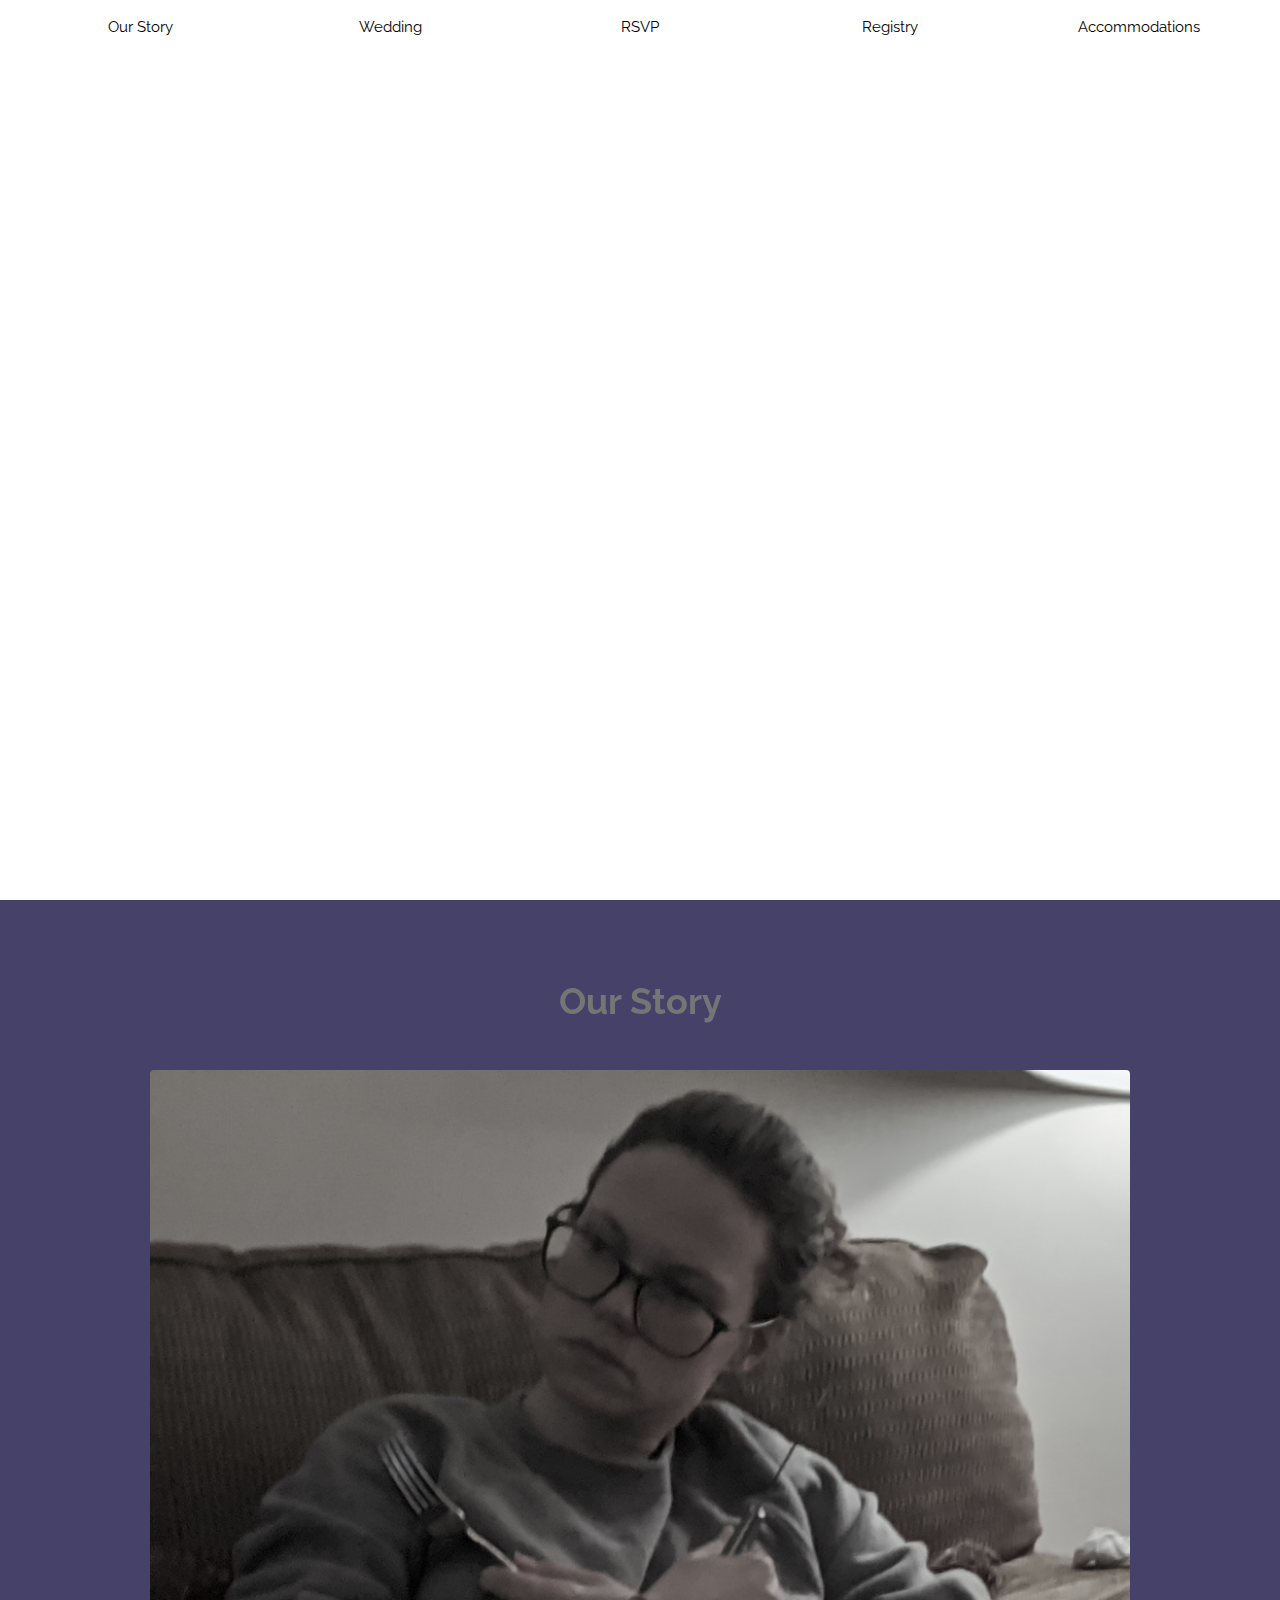
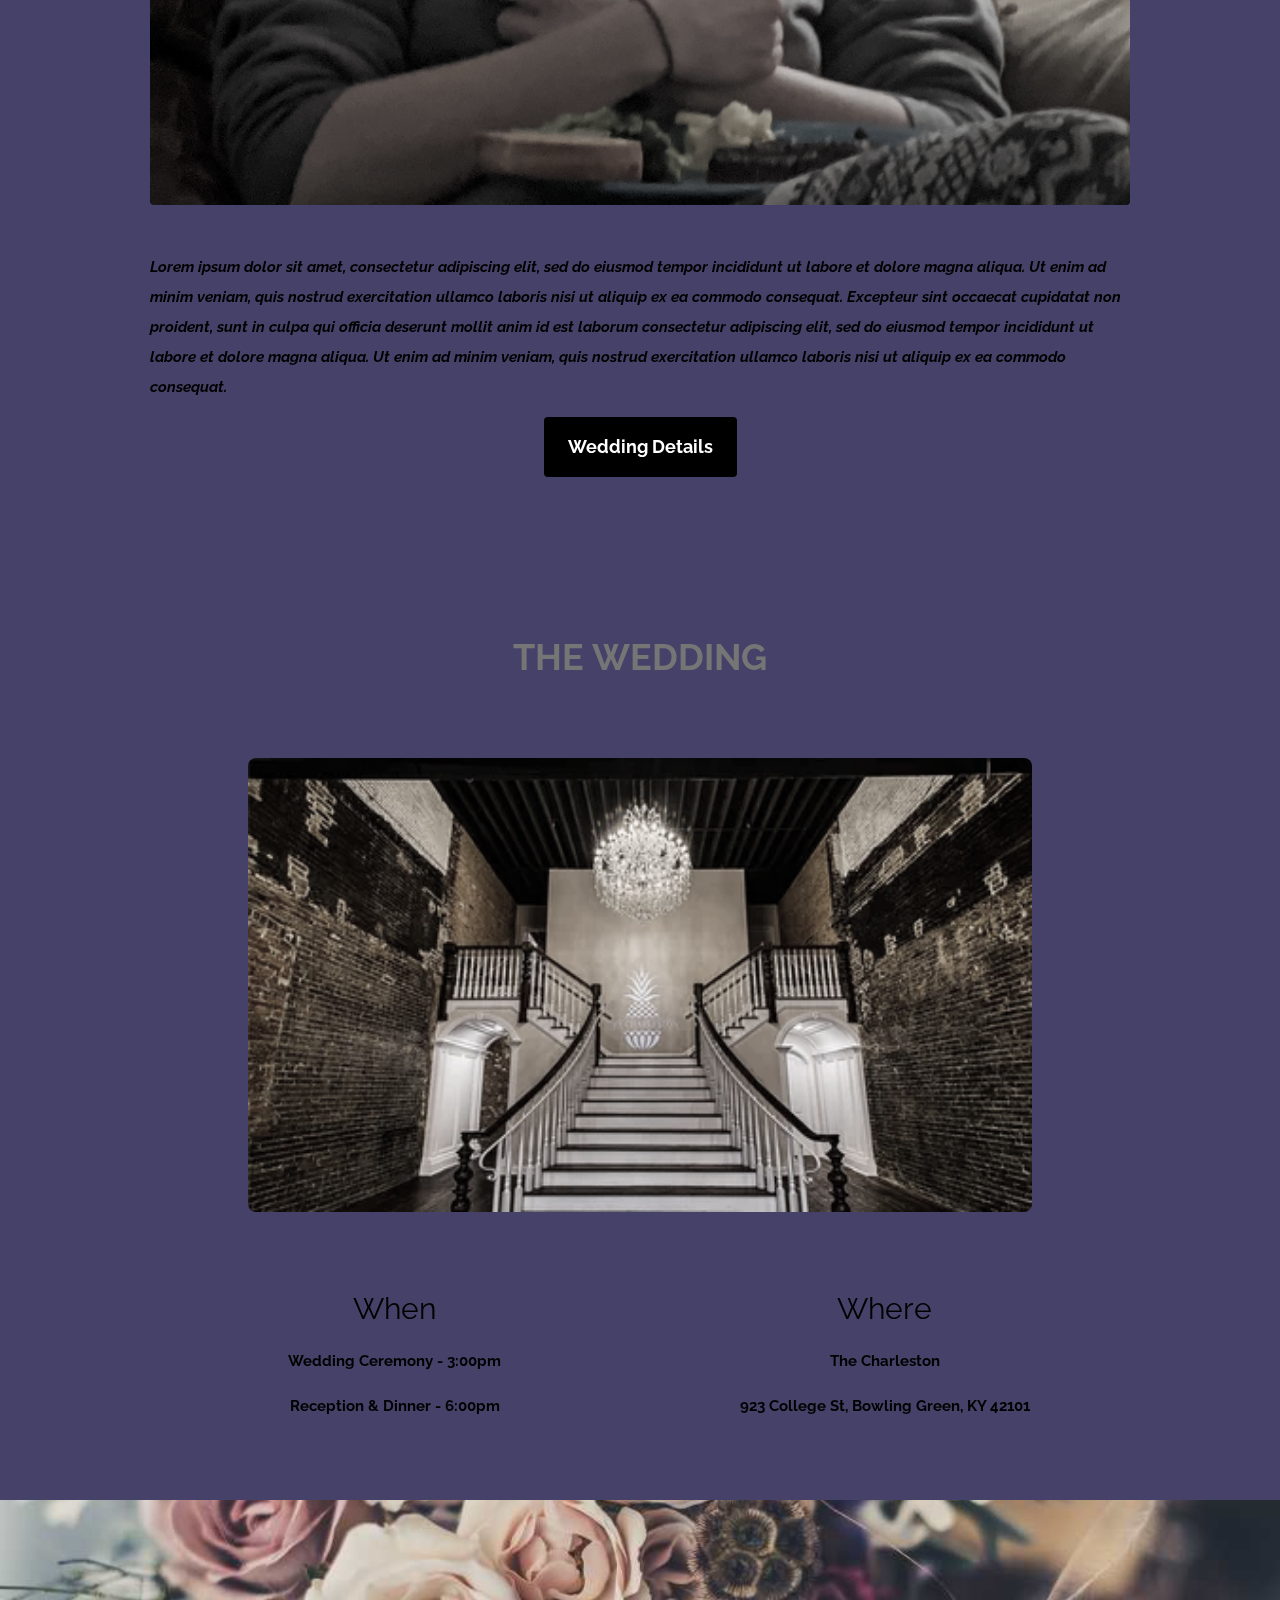
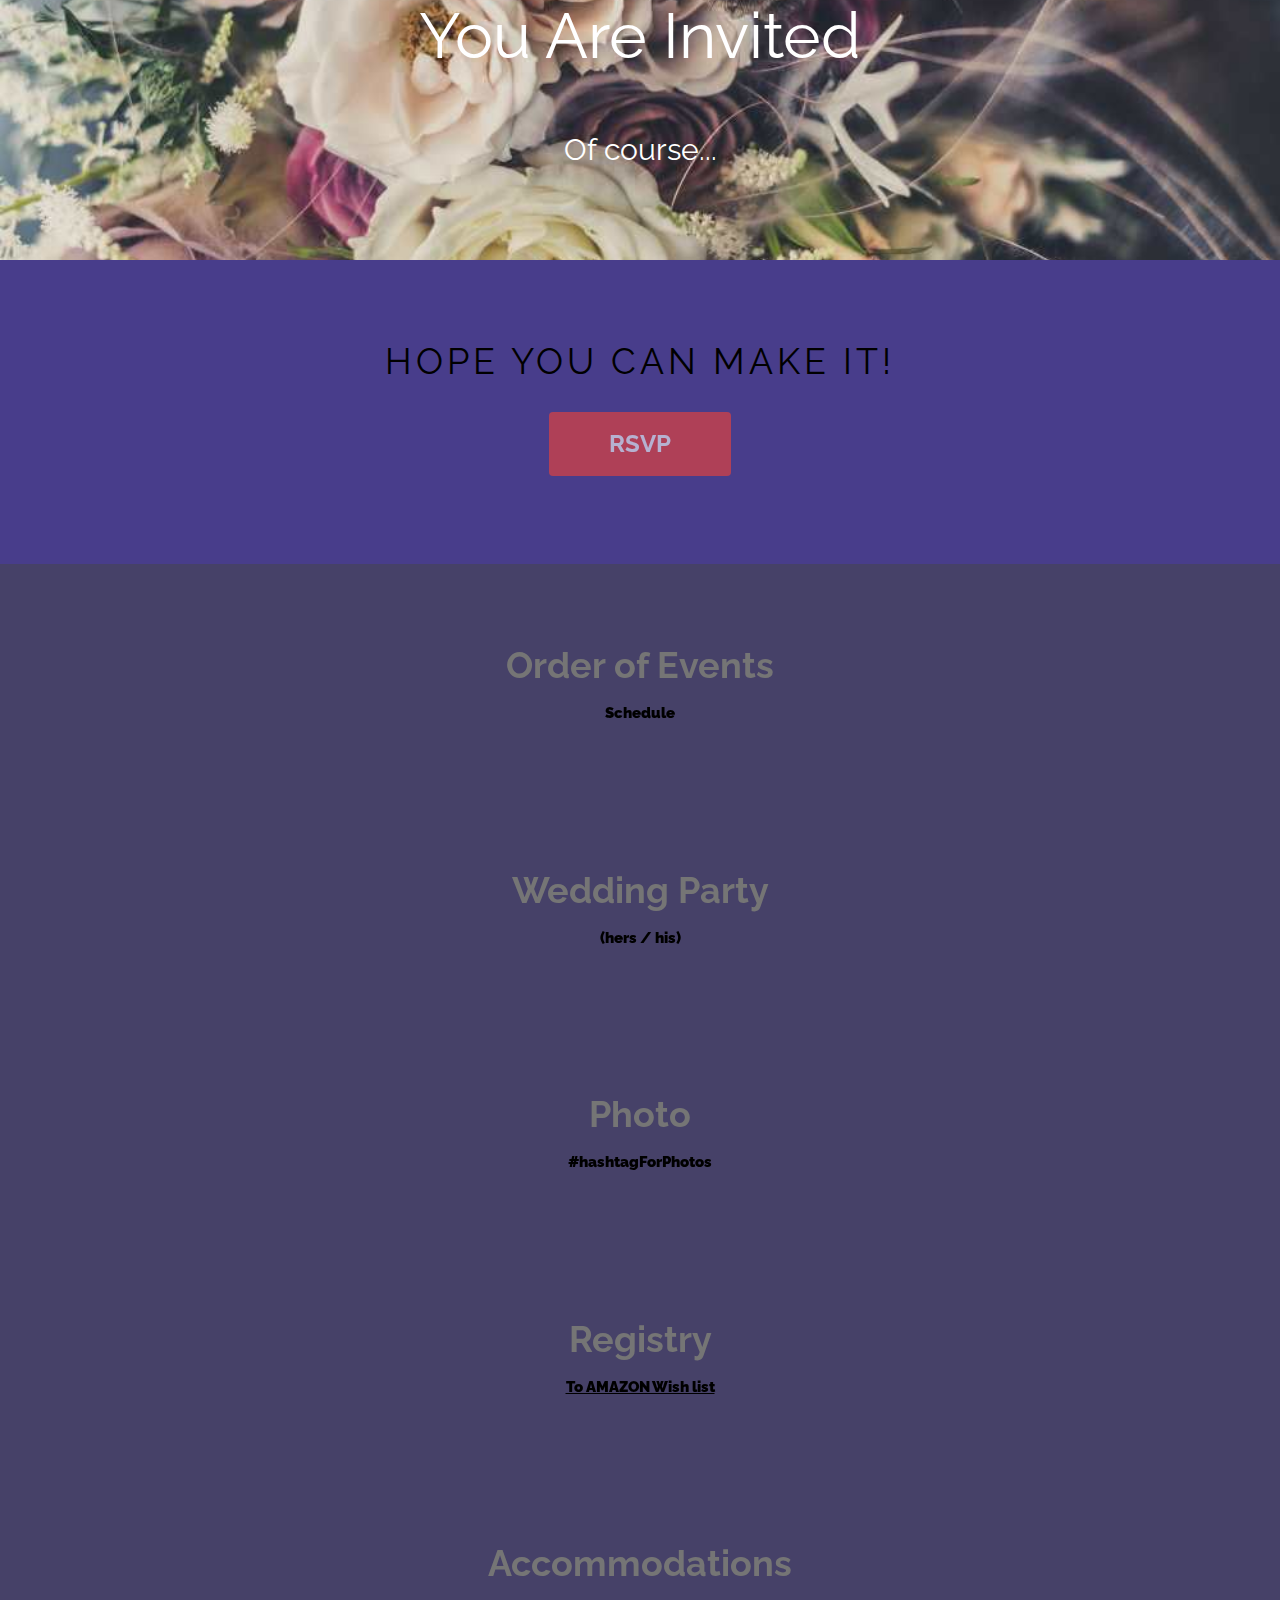
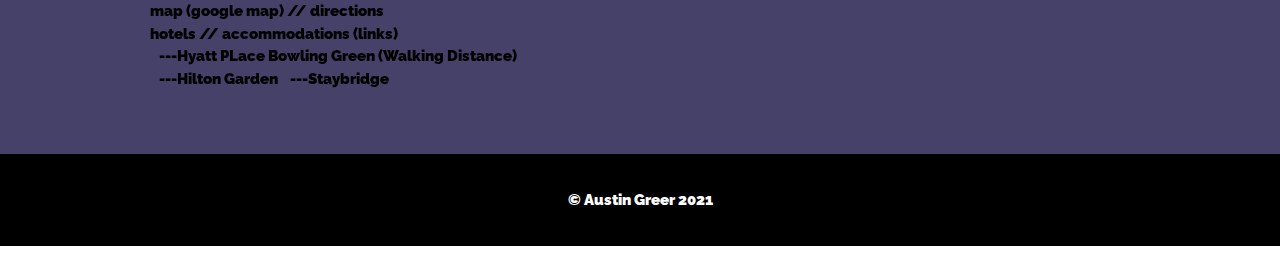
==== details/index.html @ 4fbdd33a "2021.04.21 [10:35p] - Updates to page content" ====
<!DOCTYPE html>
<html>
<html lang="en">

</html>
<title>Ashley & Austin</title>
<meta charset="UTF-8">
<meta name="viewport" content="width=device-width, initial-scale=1.0">
<link rel="stylesheet" href="https://www.w3schools.com/w3css/4/w3.css">
<link rel="stylesheet" href="https://fonts.googleapis.com/css?family=Raleway">
<style>
    body,
    h1,
    h2 {
        font-family: "Raleway", sans-serif
    }

    body,
    html {
        height: 100%
    }

    p {
        line-height: 2
    }

    .bgimg,
    .bgimg2 {
        background-position: center;
        background-size: cover;
    }

    .bgimg {
        min-height: 100%;
        background-image: url("../img/a2.jpg")
    }
    /* background-image: url("../img/wedding_couple.jpg") */

    .bgimg2 {
        min-height: 40%;
        background-image: url("../img/flowers.jpg");
    }

    .darkSlateBlue {
        background-color: darkslateblue;
    }
</style>

<body>

    <!-- Navbar (sticky top) -->
    <div class="w3-top w3-hide-small">
        <div class="w3-bar w3-white w3-center w3-padding w3-opacity-min w3-hover-opacity-off">
            <!-- <a href="home" style="width:25%" class="w3-bar-item w3-button">Home</a> -->
            <a href="#our-story" style="width:20%" class="w3-bar-item w3-button">Our Story</a>
            <a href="#wedding" style="width:20%" class="w3-bar-item w3-button">Wedding</a>
            <a href="#rsvp" style="width:20%" class="w3-bar-item w3-button w3-hover-black">RSVP</a>
            <!-- <a href="#wedding-party" style="width:25%" class="w3-bar-item w3-button w3-hover-black">Wedding Party</a> -->
            <a href="#registry" style="width:20%" class="w3-bar-item w3-button w3-hover-black">Registry</a>
            <a href="#accommodations" style="width:20%" class="w3-bar-item w3-button w3-hover-black">Accommodations</a>
        </div>
    </div>

    <!-- Header // Home -->
    <header class="w3-display-container w3-wide bgimg w3-grayscale-min" id="home">
        <div class="w3-display-middle w3-text-white w3-center">
            <h1 class="w3-jumbo">Ashley & Austin</h1>
            <!-- <h2>Are getting married</h2> -->
            <h2>-<b>January 22<sup style="font-size: 0.5em;">nd</sup> 2022</b>-</h2>
        </div>
    </header>

    <!-- About // Ashley & Austin -->
    <div class="w3-container w3-padding-64 darkSlateBlue w3-grayscale-min" id="our-story">
        <div class="w3-content">
            <h1 class="w3-center w3-text-grey"><b>Our Story</h1>
            <img class="w3-round w3-grayscale-min" src="../img/a1.jpg" style="width:100%;margin:32px 0">
            <p><i>Lorem ipsum dolor sit amet, consectetur adipiscing elit, sed do eiusmod tempor incididunt ut labore et dolore magna aliqua. Ut enim ad minim veniam, quis nostrud exercitation ullamco laboris nisi ut aliquip ex ea commodo consequat. Excepteur sint
                    occaecat cupidatat non proident, sunt in culpa qui officia deserunt mollit anim id est laborum consectetur adipiscing elit, sed do eiusmod tempor incididunt ut labore et dolore magna aliqua. Ut enim ad minim veniam, quis nostrud exercitation ullamco
                    laboris nisi ut aliquip ex ea commodo consequat.</i></p>
            <p class="w3-center"><a href="#wedding" class="w3-button w3-black w3-round w3-padding-large w3-large">Wedding Details</a></p>
        </div>
    </div>

    <!-- When // Where -->
    <div class="w3-container w3-padding-64 darkSlateBlue w3-grayscale-min w3-center" id="wedding">
        <div class="w3-content">
            <h1 class="w3-text-grey"><b>THE WEDDING</b></h1>
            <img class="w3-round-large w3-grayscale-min" src="../img/c2.webp" style="width:80%;margin:64px 0">
            <div class="w3-row">
                <div class="w3-half">
                    <h2>When</h2>
                    <p>Wedding Ceremony - 3:00pm</p>
                    <p>Reception & Dinner - 6:00pm</p>
                </div>
                <div class="w3-half">
                    <h2>Where</h2>
                    <p>The Charleston</p>
                    <p>923 College St, Bowling Green, KY 42101</p>
                </div>
            </div>
        </div>
    </div>

    <!-- Page Transition Photo -->
    <div class="w3-display-container bgimg2">
        <div class="w3-display-middle w3-text-white w3-center">
            <h1 class="w3-jumbo">You Are Invited</h1><br>
            <h2>Of course...</h2>
        </div>
    </div>

    <!-- RSVP Section -->
    <div class="w3-container w3-padding-64 darkSlateBlue w3-center w3-wide" id="rsvp">
        <h1>HOPE YOU CAN MAKE IT!</h1>
        <!-- <p class="w3-large">Kindly Respond By January, 2017</p> -->
        <p class="w3-xlarge">
            <button onclick="document.getElementById('id01').style.display='block'" class="w3-button w3-round w3-red w3-opacity w3-hover-opacity-off" style="padding:8px 60px">RSVP</button>
        </p>
    </div>

    <!-- RSVP Modal -->
    <div id="id01" class="w3-modal">
        <div class="w3-modal-content w3-card-4 w3-animate-zoom" style="padding:32px;max-width:600px">
            <div class="w3-container w3-white w3-center">
                <h1 class="w3-wide">CAN YOU COME?</h1>
                <p>We really hope you can make it.</p>
                <form>
                    <input class="w3-input w3-border" type="text" placeholder="Name(s)" name="name">
                </form>
                <p><i>Sincerely, Ashley & Austin</i></p>
                <div class="w3-row">
                    <div class="w3-half">
                        <button onclick="document.getElementById('id01').style.display='none'" type="button" class="w3-button w3-block w3-green">Going</button>
                    </div>
                    <div class="w3-half">
                        <button onclick="document.getElementById('id01').style.display='none'" type="button" class="w3-button w3-block w3-red">Can't come</button>
                    </div>
                </div>
            </div>
        </div>
    </div>

    <!-- Order of Events -->
    <div class="w3-container w3-padding-64 darkSlateBlue w3-grayscale-min w3-center">
        <div class="w3-content">
            <h1 class="w3-center w3-text-grey"><b>Order of Events</h1>
            Schedule<br />
        </div>
    </div>

    <!-- Wedding Party -->
    <div class="w3-container w3-padding-64 darkSlateBlue w3-grayscale-min w3-center" id="wedding-party">
        <div class="w3-content">
            <h1 class="w3-center w3-text-grey"><b>Wedding Party</h1>
            (hers / his)
        </div>
    </div>

    <!-- Photos -->
    <div class="w3-container w3-padding-64 darkSlateBlue w3-grayscale-min w3-center">
        <div class="w3-content">
            <h1 class="w3-center w3-text-grey"><b>Photo</h1>
            #hashtagForPhotos
        </div>
    </div>

    <!-- Registry -->
    <div class="w3-container w3-padding-64 darkSlateBlue w3-grayscale-min" id="registry">
        <div class="w3-content w3-center">
            <h1 class="w3-center w3-text-grey"><b>Registry</h1>
            <a href="https://www.amazon.com/wedding/ashley-stephenson-austin-greer-bowling-green-january-2022/registry/K8MLXA831LIZ" target="_blank" alt="Registry">
                To AMAZON Wish list
            </a>
        </div>
    </div>

    <!-- Accommodations -->
    <div class="w3-container w3-padding-64 darkSlateBlue w3-grayscale-min" id="accommodations">
        <div class="w3-content">
            <h1 class="w3-center w3-text-grey"><b>Accommodations</h1>
            map (google map) // directions<br />
            hotels // accommodations (links)<br />
            &nbsp;&nbsp;&nbsp;---Hyatt PLace Bowling Green (Walking Distance)<br >
            &nbsp;&nbsp;&nbsp;---Hilton Garden
            &nbsp;&nbsp;&nbsp;---Staybridge

        </div>
    </div>

    <!-- Footer -->
    <footer class="w3-center w3-black w3-padding-16">
        <!-- <p>Powered by <a href="https://www.w3schools.com/w3css/default.asp" title="W3.CSS" target="_blank" class="w3-hover-text-green">w3.css</a></p> -->
        <p>&copy; Austin Greer 2021</p>
    </footer>
    <div class="w3-hide-small" style="margin-bottom:32px"> </div>

</body>

</html>
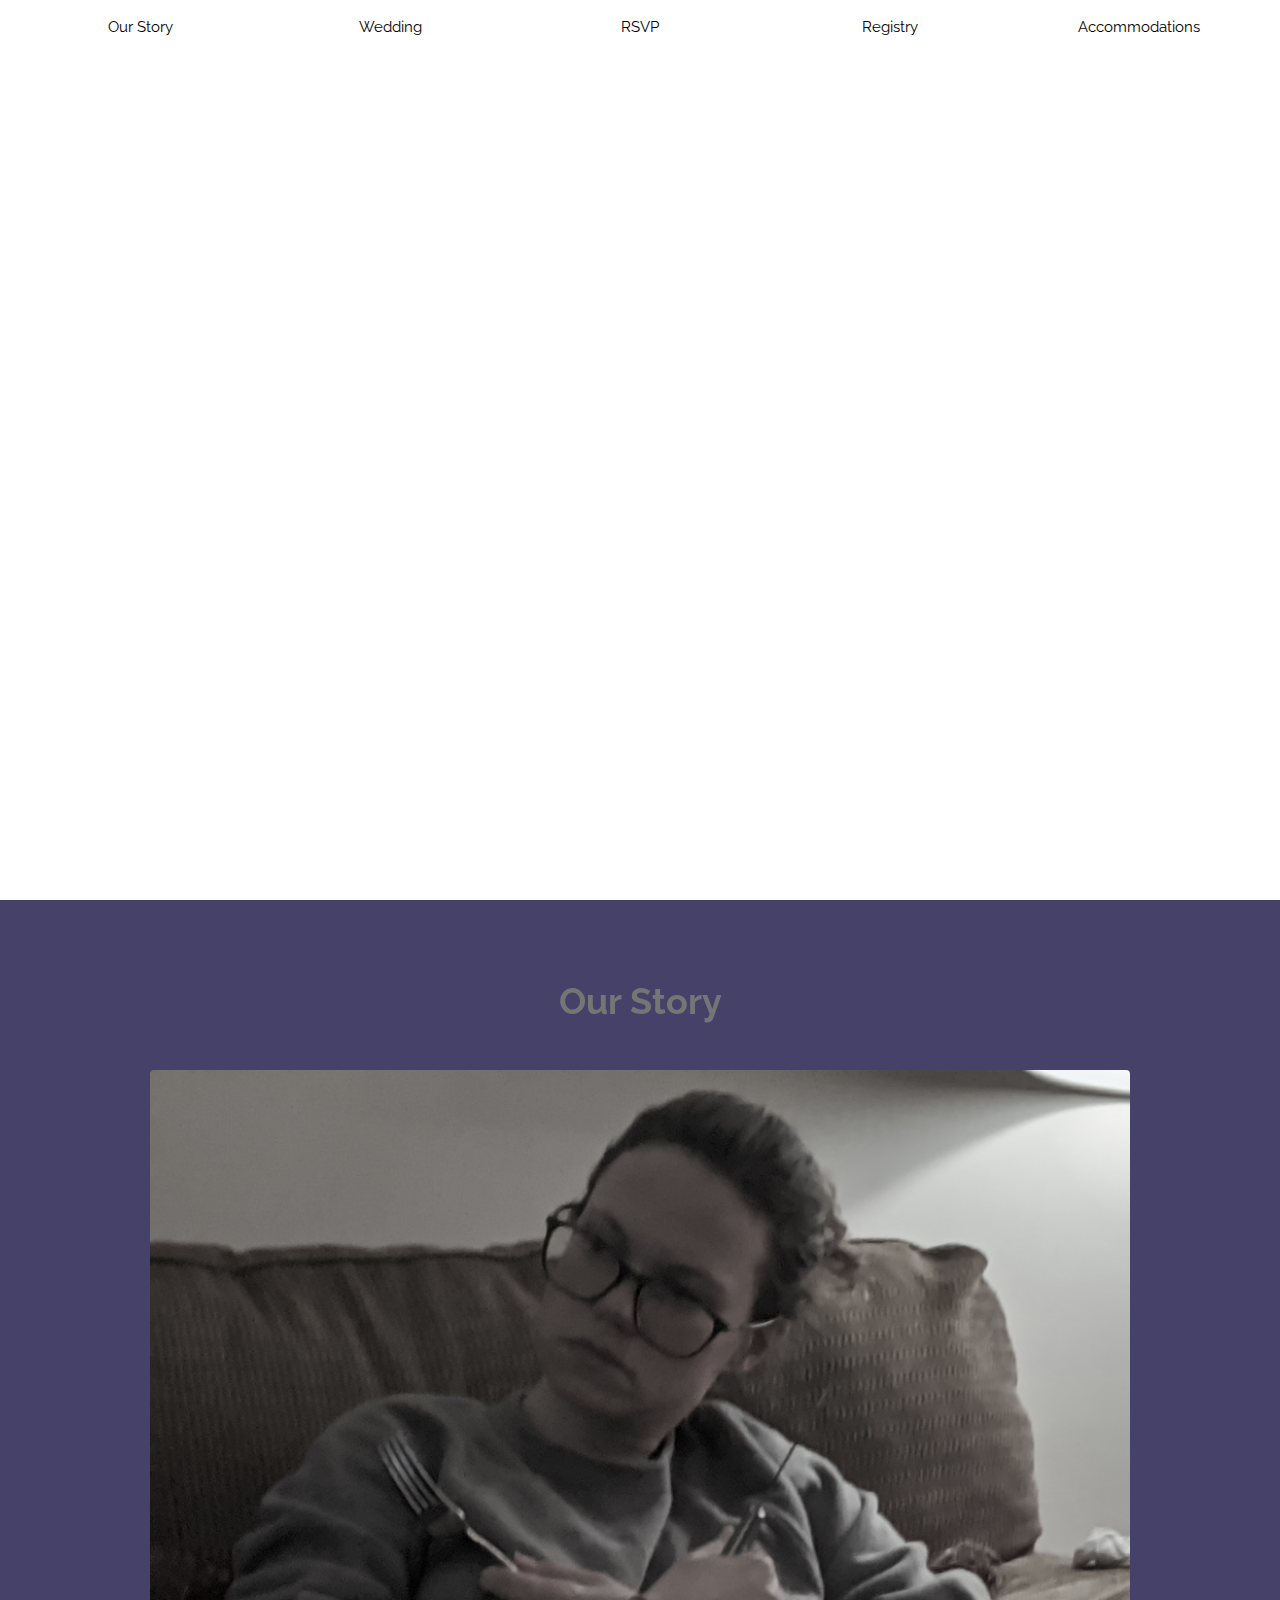
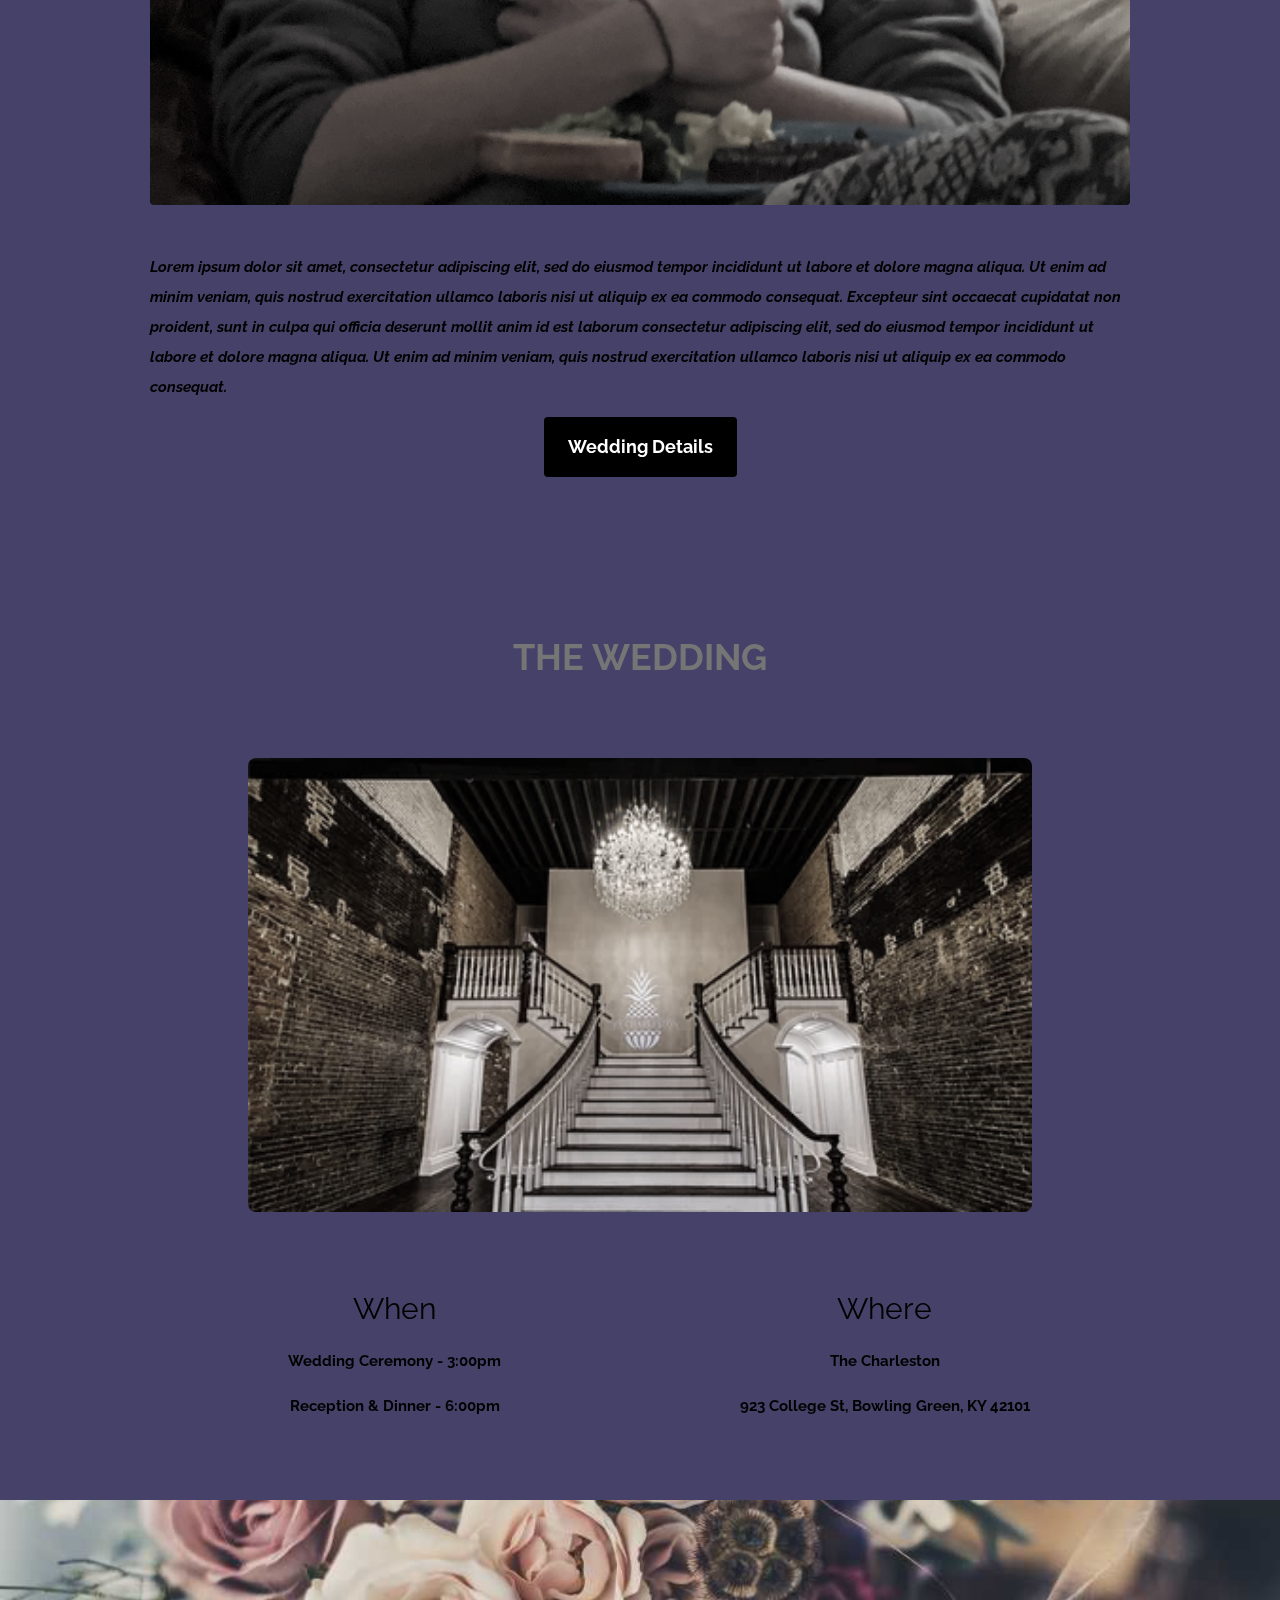
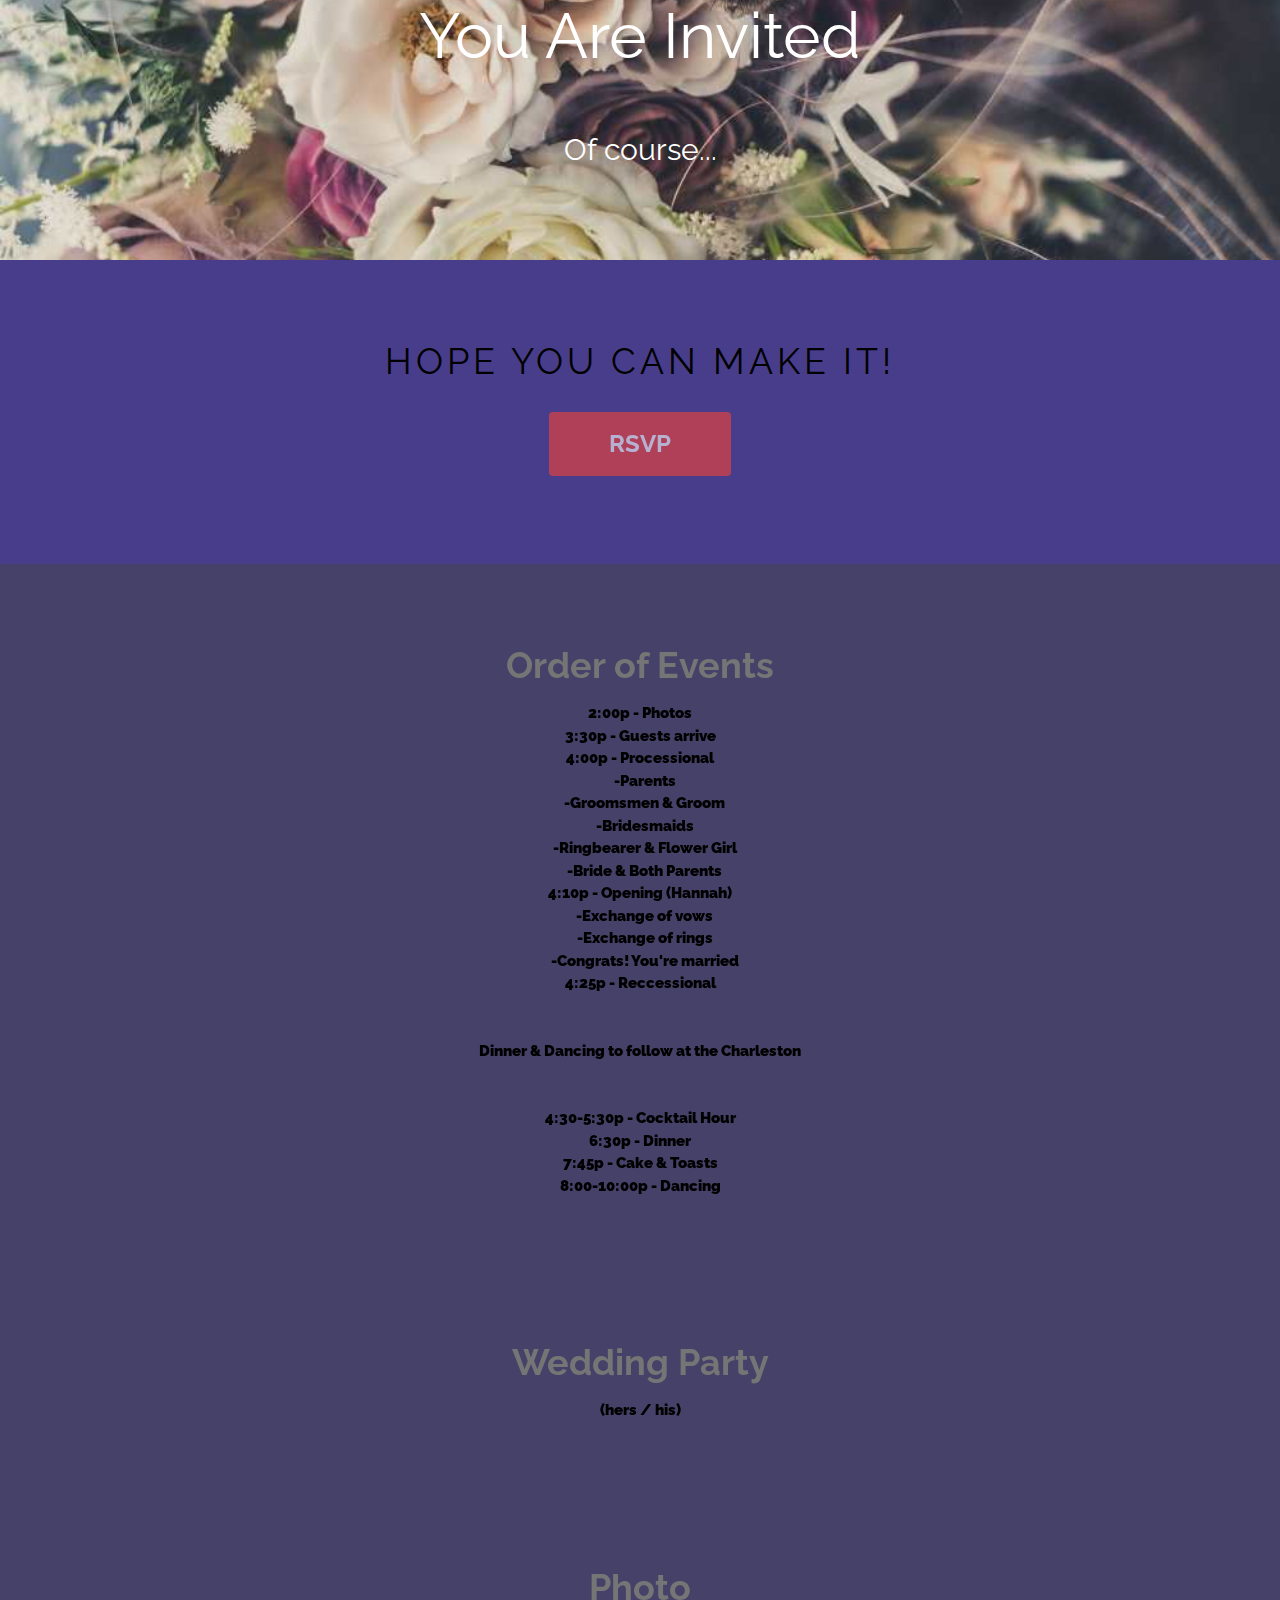
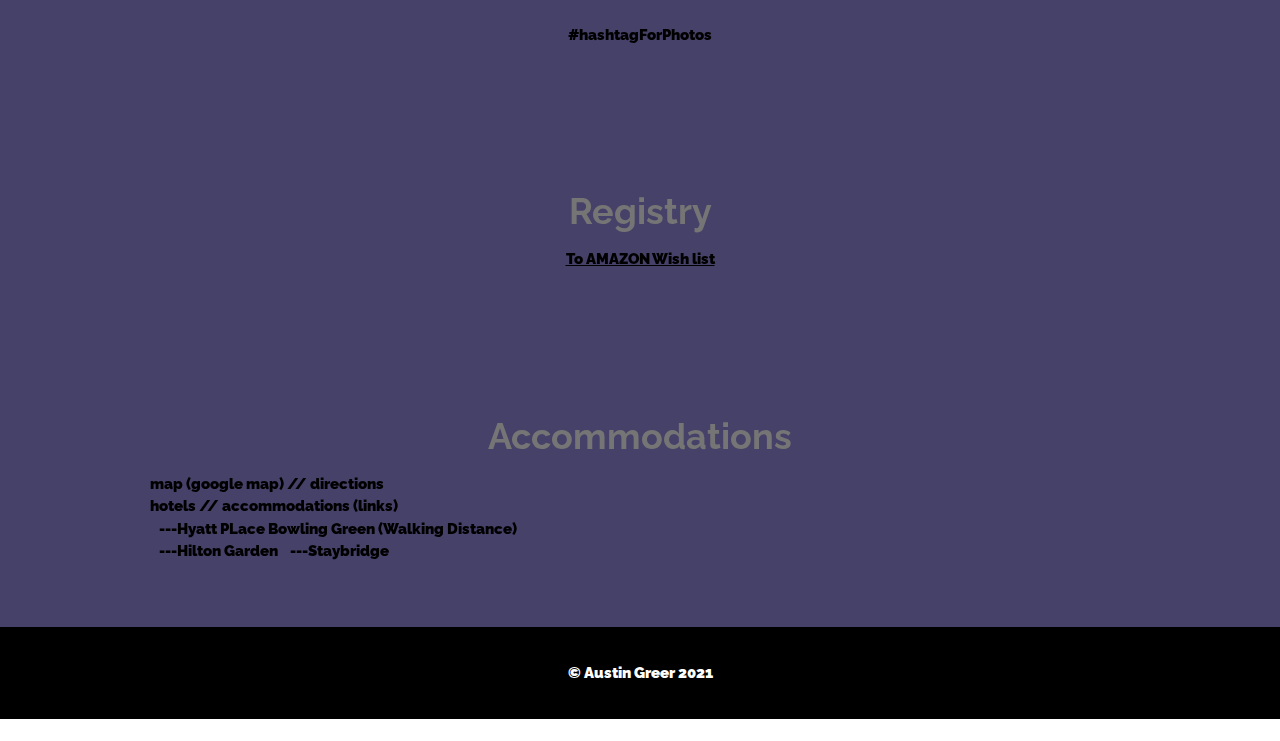
==== commit 9804cd27: "Update index.html" ====
--- a/details/index.html
+++ b/details/index.html
@@ -145,7 +145,28 @@
     <div class="w3-container w3-padding-64 darkSlateBlue w3-grayscale-min w3-center">
         <div class="w3-content">
             <h1 class="w3-center w3-text-grey"><b>Order of Events</h1>
-            Schedule<br />
+            2:00p - Photos<br/>
+            3:30p - Guests arrive<br/>
+            4:00p - Processional<br/>
+            &nbsp;&nbsp;&nbsp;-Parents<br/>
+            &nbsp;&nbsp;&nbsp;-Groomsmen & Groom<br/>
+            &nbsp;&nbsp;&nbsp;-Bridesmaids<br/>
+            &nbsp;&nbsp;&nbsp;-Ringbearer & Flower Girl<br/>
+            &nbsp;&nbsp;&nbsp;-Bride & Both Parents<br/>
+            4:10p - Opening (Hannah)<br/>
+            &nbsp;&nbsp;&nbsp;-Exchange of vows<br/>
+            &nbsp;&nbsp;&nbsp;-Exchange of rings<br/>
+            &nbsp;&nbsp;&nbsp;-Congrats! You're married<br/>
+            4:25p - Reccessional<br/>
+            <br/>
+            <br/>
+            Dinner & Dancing to follow at the Charleston<br/>
+            <br/>
+            <br/>
+            4:30-5:30p - Cocktail Hour<br/>
+            6:30p - Dinner<br/>
+            7:45p - Cake & Toasts<br/>
+            8:00-10:00p - Dancing
         </div>
     </div>
 
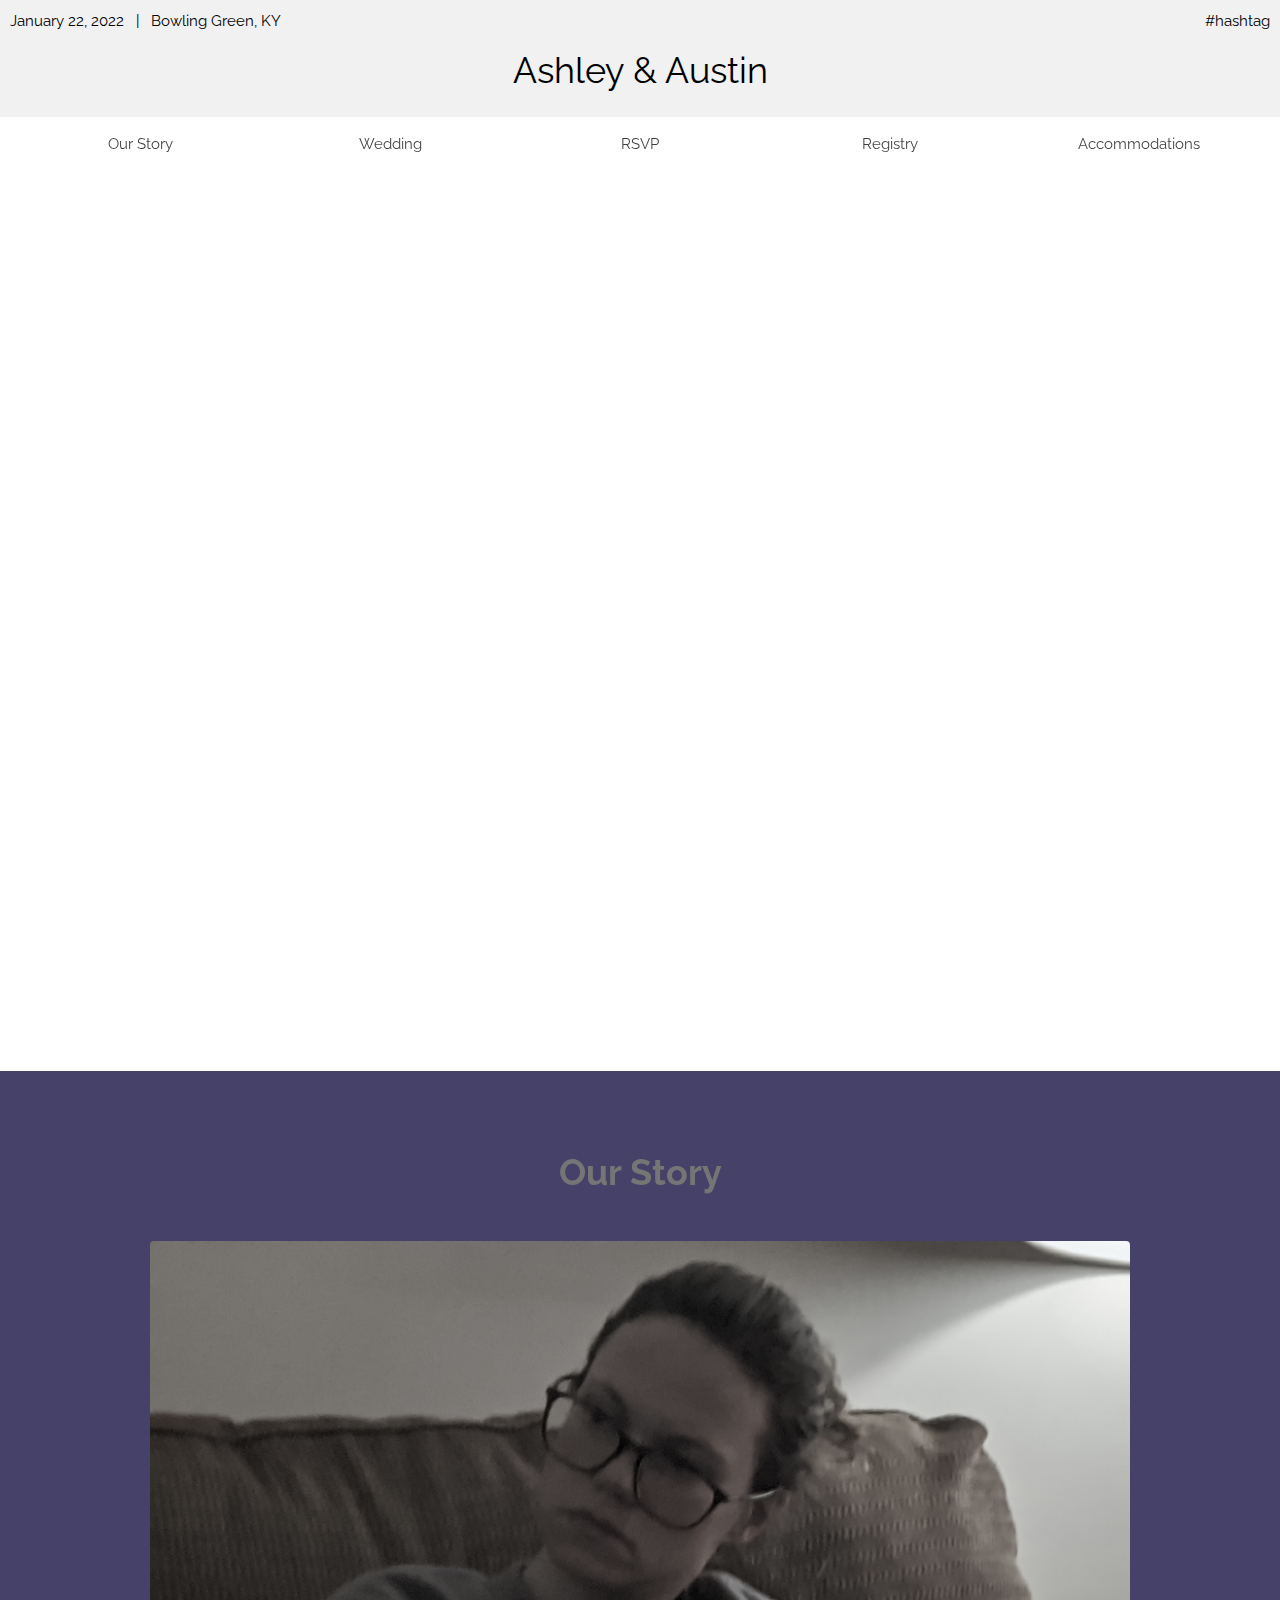
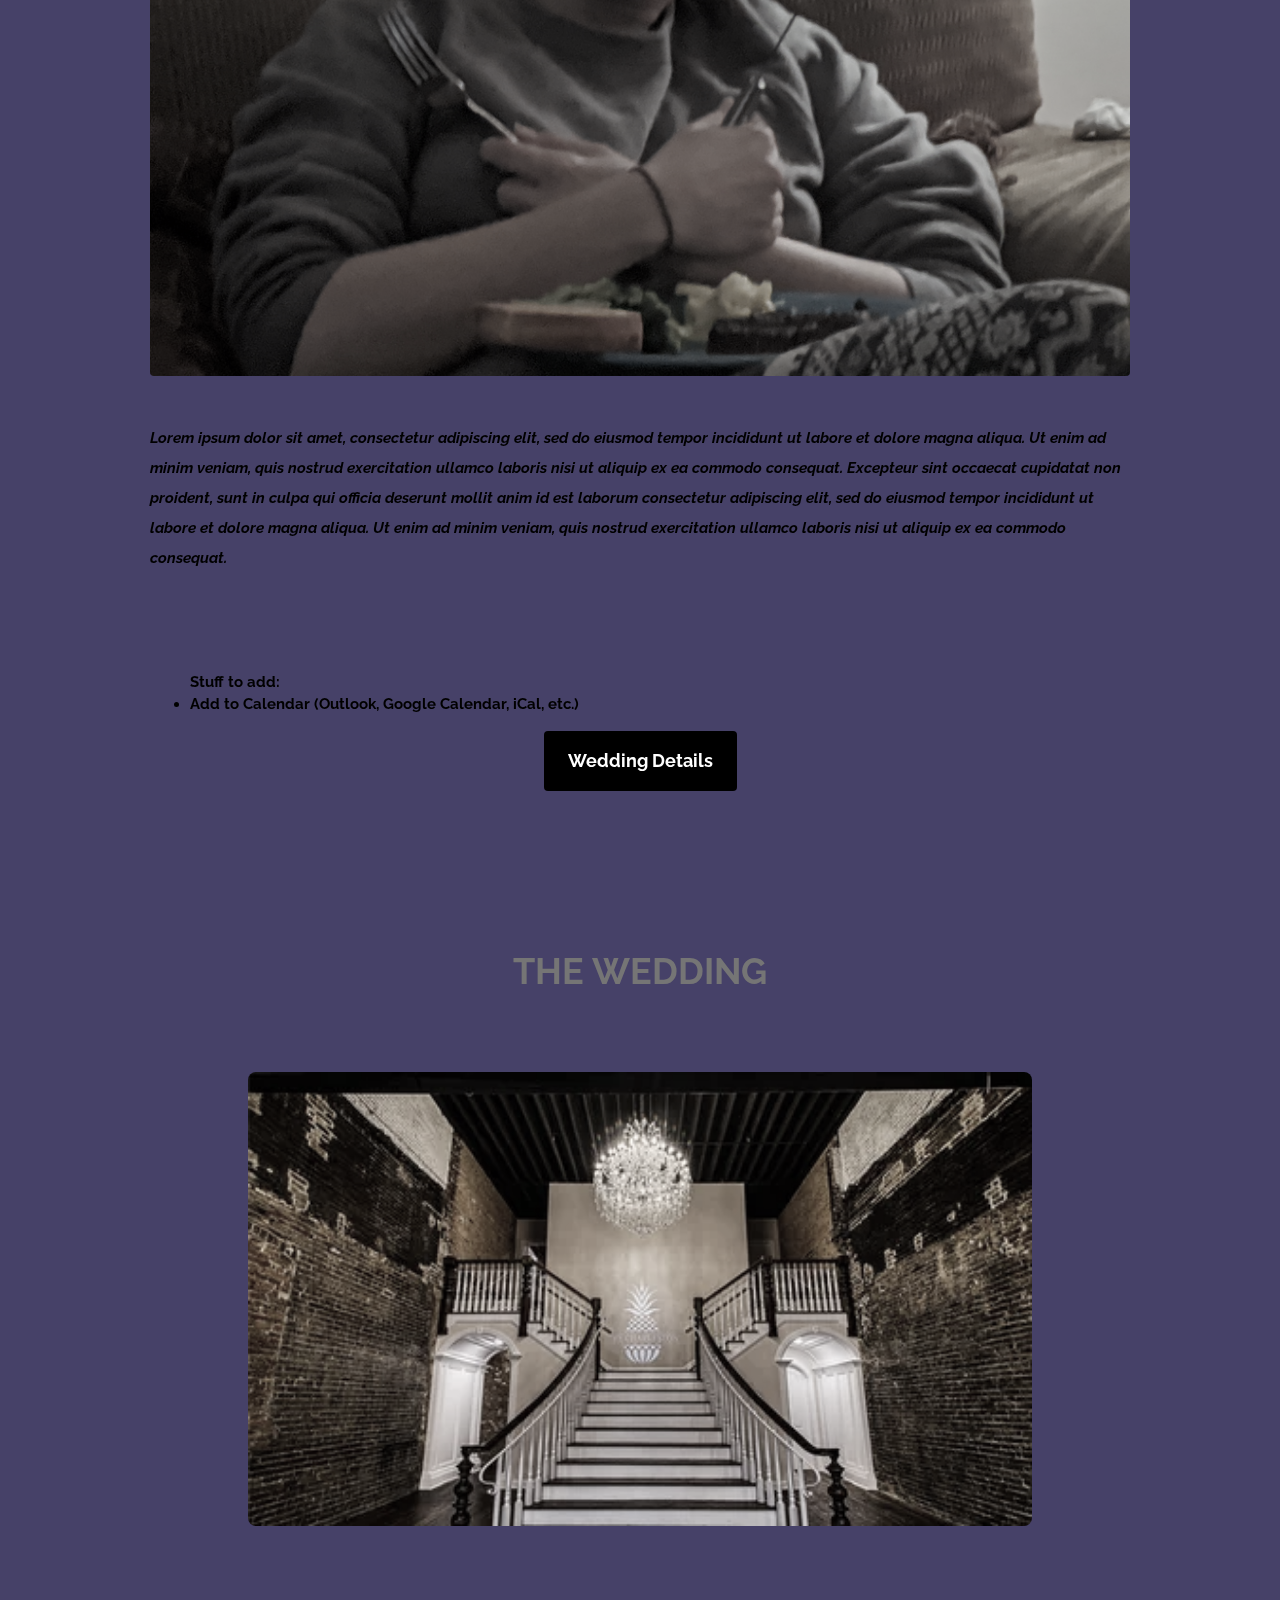
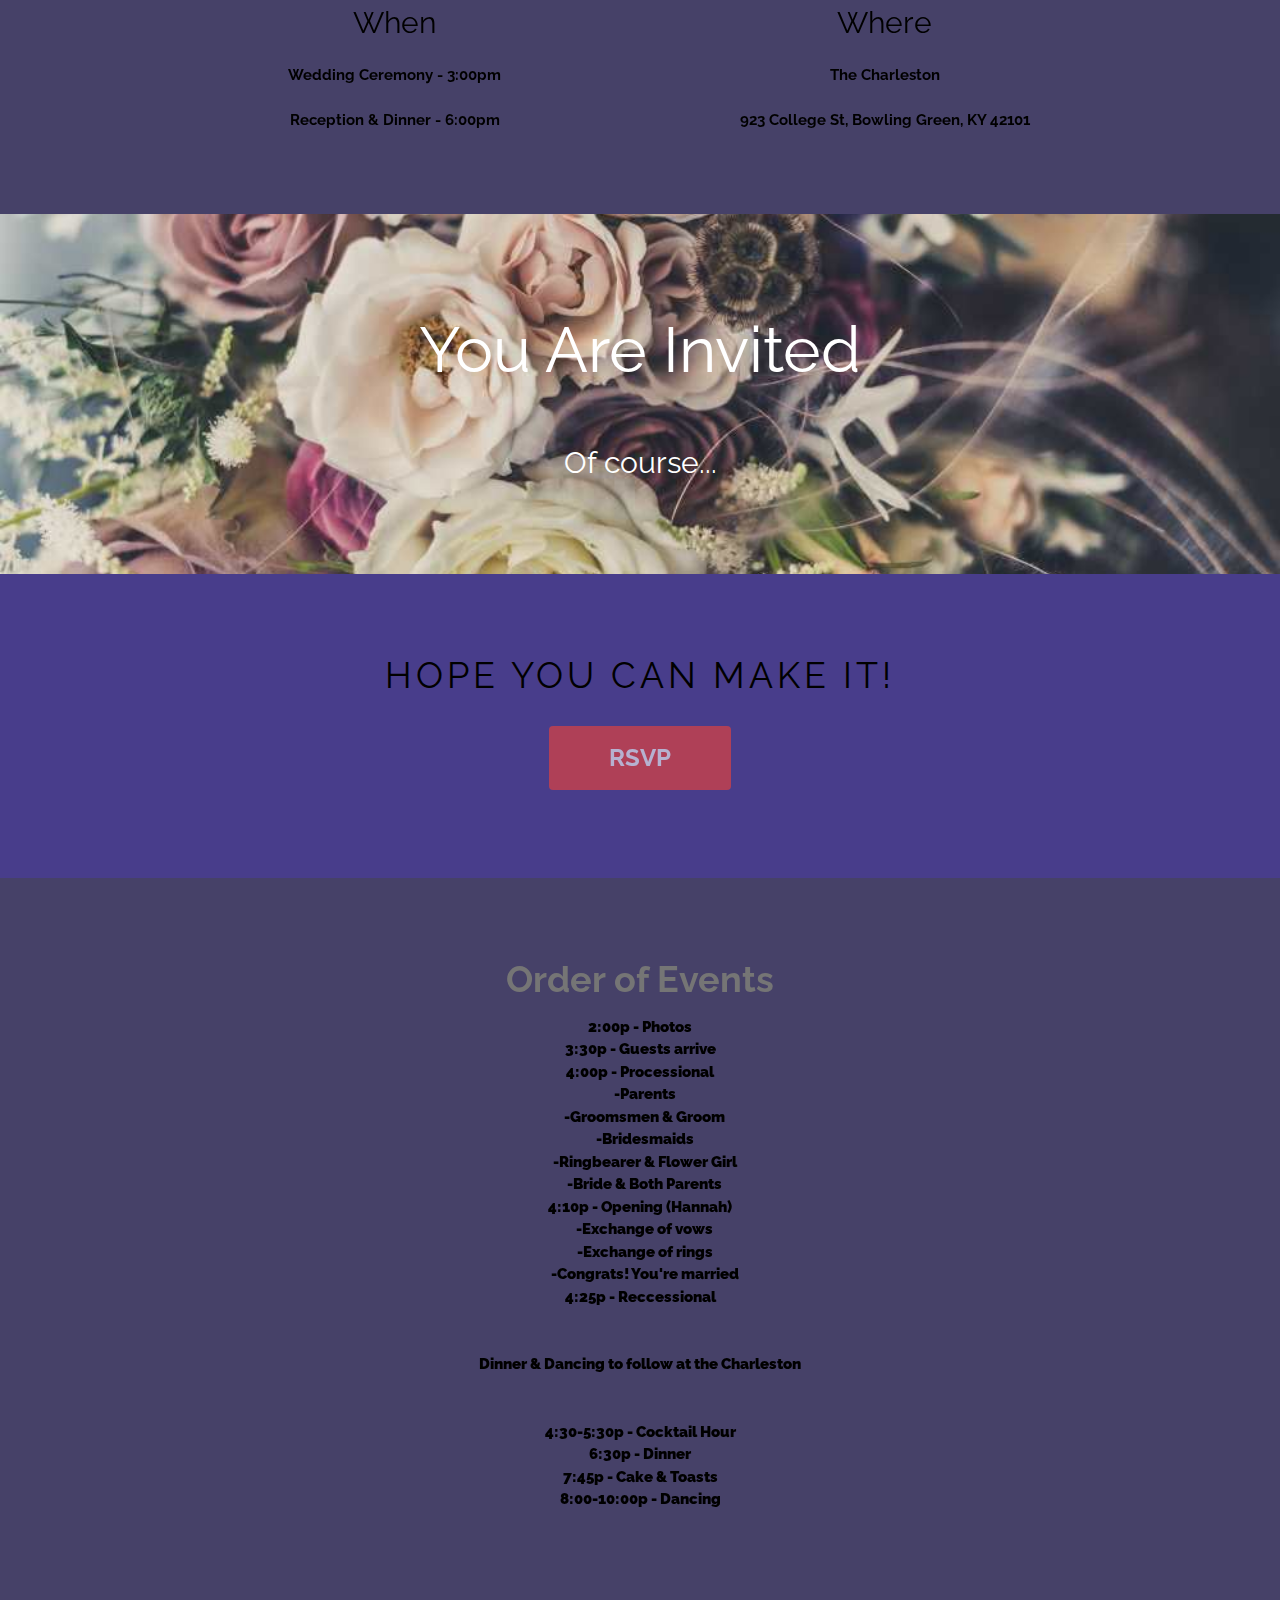
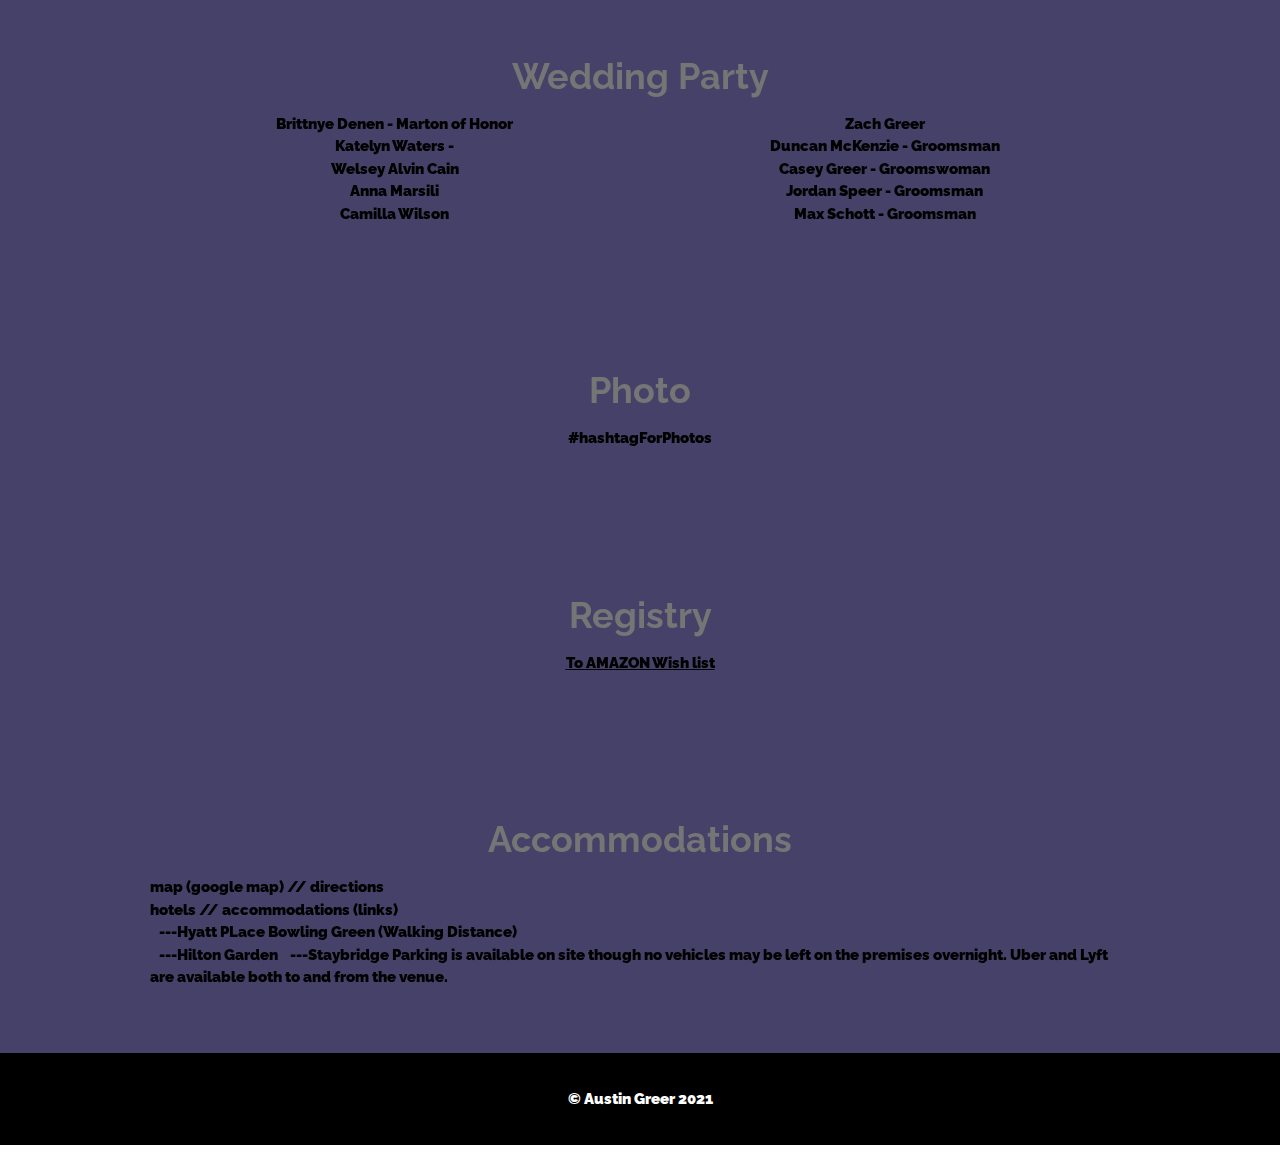
==== commit 2b5b55da: "2021.04.29 [11:46p] - Sticky header updates // copy & content added // moved css to main.css" ====
--- a/details/index.html
+++ b/details/index.html
@@ -1,74 +1,43 @@
 <!DOCTYPE html>
-<html>
 <html lang="en">
-
-</html>
 <title>Ashley & Austin</title>
 <meta charset="UTF-8">
 <meta name="viewport" content="width=device-width, initial-scale=1.0">
 <link rel="stylesheet" href="https://www.w3schools.com/w3css/4/w3.css">
 <link rel="stylesheet" href="https://fonts.googleapis.com/css?family=Raleway">
-<style>
-    body,
-    h1,
-    h2 {
-        font-family: "Raleway", sans-serif
-    }
-
-    body,
-    html {
-        height: 100%
-    }
-
-    p {
-        line-height: 2
-    }
-
-    .bgimg,
-    .bgimg2 {
-        background-position: center;
-        background-size: cover;
-    }
-
-    .bgimg {
-        min-height: 100%;
-        background-image: url("../img/a2.jpg")
-    }
-    /* background-image: url("../img/wedding_couple.jpg") */
-
-    .bgimg2 {
-        min-height: 40%;
-        background-image: url("../img/flowers.jpg");
-    }
-
-    .darkSlateBlue {
-        background-color: darkslateblue;
-    }
-</style>
+<link rel="stylesheet" href="../css/main.css">
 
 <body>
 
-    <!-- Navbar (sticky top) -->
-    <div class="w3-top w3-hide-small">
-        <div class="w3-bar w3-white w3-center w3-padding w3-opacity-min w3-hover-opacity-off">
-            <!-- <a href="home" style="width:25%" class="w3-bar-item w3-button">Home</a> -->
+    <header class="header">
+        <div style="display: flex; justify-content: space-between;">
+            <div>January 22, 2022&nbsp;&nbsp;&nbsp;|&nbsp;&nbsp;&nbsp;Bowling Green, KY</div>
+            <div>#hashtag</div>
+        </div>
+        <div>
+            <h1>Ashley & Austin</h1>
+        </div>
+    </header>
+
+    <!-- Navbar (sticky top) (Previous version) -->
+    <div class="w3-hide-small" id="navbar" style="z-index:1; background-color: white;">
+        <div class="w3-bar w3-center w3-padding w3-opacity-min">
             <a href="#our-story" style="width:20%" class="w3-bar-item w3-button">Our Story</a>
             <a href="#wedding" style="width:20%" class="w3-bar-item w3-button">Wedding</a>
             <a href="#rsvp" style="width:20%" class="w3-bar-item w3-button w3-hover-black">RSVP</a>
-            <!-- <a href="#wedding-party" style="width:25%" class="w3-bar-item w3-button w3-hover-black">Wedding Party</a> -->
             <a href="#registry" style="width:20%" class="w3-bar-item w3-button w3-hover-black">Registry</a>
             <a href="#accommodations" style="width:20%" class="w3-bar-item w3-button w3-hover-black">Accommodations</a>
         </div>
     </div>
 
-    <!-- Header // Home -->
-    <header class="w3-display-container w3-wide bgimg w3-grayscale-min" id="home">
+    <!-- Header // Home (Original) -->
+    <div class="w3-display-container w3-wide bgimg w3-grayscale-min" id="home" class="content">
         <div class="w3-display-middle w3-text-white w3-center">
             <h1 class="w3-jumbo">Ashley & Austin</h1>
             <!-- <h2>Are getting married</h2> -->
-            <h2>-<b>January 22<sup style="font-size: 0.5em;">nd</sup> 2022</b>-</h2>
-        </div>
-    </header>
+            <h2>- <b>January 22<sup style="font-size: 0.5em;">nd</sup> 2022</b> -</h2>
+        </div>
+    </div>
 
     <!-- About // Ashley & Austin -->
     <div class="w3-container w3-padding-64 darkSlateBlue w3-grayscale-min" id="our-story">
@@ -78,6 +47,12 @@
             <p><i>Lorem ipsum dolor sit amet, consectetur adipiscing elit, sed do eiusmod tempor incididunt ut labore et dolore magna aliqua. Ut enim ad minim veniam, quis nostrud exercitation ullamco laboris nisi ut aliquip ex ea commodo consequat. Excepteur sint
                     occaecat cupidatat non proident, sunt in culpa qui officia deserunt mollit anim id est laborum consectetur adipiscing elit, sed do eiusmod tempor incididunt ut labore et dolore magna aliqua. Ut enim ad minim veniam, quis nostrud exercitation ullamco
                     laboris nisi ut aliquip ex ea commodo consequat.</i></p>
+            <br /><br /><br />
+            <ul>
+                <lh>Stuff to add:</lh>
+                <li>Add to Calendar (Outlook, Google Calendar, iCal, etc.)</li>
+            </ul>
+
             <p class="w3-center"><a href="#wedding" class="w3-button w3-black w3-round w3-padding-large w3-large">Wedding Details</a></p>
         </div>
     </div>
@@ -145,27 +120,27 @@
     <div class="w3-container w3-padding-64 darkSlateBlue w3-grayscale-min w3-center">
         <div class="w3-content">
             <h1 class="w3-center w3-text-grey"><b>Order of Events</h1>
-            2:00p - Photos<br/>
-            3:30p - Guests arrive<br/>
-            4:00p - Processional<br/>
-            &nbsp;&nbsp;&nbsp;-Parents<br/>
-            &nbsp;&nbsp;&nbsp;-Groomsmen & Groom<br/>
-            &nbsp;&nbsp;&nbsp;-Bridesmaids<br/>
-            &nbsp;&nbsp;&nbsp;-Ringbearer & Flower Girl<br/>
-            &nbsp;&nbsp;&nbsp;-Bride & Both Parents<br/>
-            4:10p - Opening (Hannah)<br/>
-            &nbsp;&nbsp;&nbsp;-Exchange of vows<br/>
-            &nbsp;&nbsp;&nbsp;-Exchange of rings<br/>
-            &nbsp;&nbsp;&nbsp;-Congrats! You're married<br/>
-            4:25p - Reccessional<br/>
-            <br/>
-            <br/>
-            Dinner & Dancing to follow at the Charleston<br/>
-            <br/>
-            <br/>
-            4:30-5:30p - Cocktail Hour<br/>
-            6:30p - Dinner<br/>
-            7:45p - Cake & Toasts<br/>
+            2:00p - Photos<br />
+            3:30p - Guests arrive<br />
+            4:00p - Processional<br />
+            &nbsp;&nbsp;&nbsp;-Parents<br />
+            &nbsp;&nbsp;&nbsp;-Groomsmen & Groom<br />
+            &nbsp;&nbsp;&nbsp;-Bridesmaids<br />
+            &nbsp;&nbsp;&nbsp;-Ringbearer & Flower Girl<br />
+            &nbsp;&nbsp;&nbsp;-Bride & Both Parents<br />
+            4:10p - Opening (Hannah)<br />
+            &nbsp;&nbsp;&nbsp;-Exchange of vows<br />
+            &nbsp;&nbsp;&nbsp;-Exchange of rings<br />
+            &nbsp;&nbsp;&nbsp;-Congrats! You're married<br />
+            4:25p - Reccessional<br />
+            <br />
+            <br />
+            Dinner & Dancing to follow at the Charleston<br />
+            <br />
+            <br />
+            4:30-5:30p - Cocktail Hour<br />
+            6:30p - Dinner<br />
+            7:45p - Cake & Toasts<br />
             8:00-10:00p - Dancing
         </div>
     </div>
@@ -174,7 +149,22 @@
     <div class="w3-container w3-padding-64 darkSlateBlue w3-grayscale-min w3-center" id="wedding-party">
         <div class="w3-content">
             <h1 class="w3-center w3-text-grey"><b>Wedding Party</h1>
-            (hers / his)
+            <div class="w3-row">
+                <div class="w3-half">
+                    Brittnye Denen - Marton of Honor<br />
+                    Katelyn Waters - <br />
+                    Welsey Alvin Cain<br />
+                    Anna Marsili<br />
+                    Camilla Wilson<br />
+                </div>
+                <div class="w3-half">
+                    Zach Greer<br />
+                    Duncan McKenzie - Groomsman<br />
+                    Casey Greer - Groomswoman<br />
+                    Jordan Speer - Groomsman<br />
+                    Max Schott - Groomsman<br />
+                </div>
+            </div>
         </div>
     </div>
 
@@ -202,9 +192,12 @@
             <h1 class="w3-center w3-text-grey"><b>Accommodations</h1>
             map (google map) // directions<br />
             hotels // accommodations (links)<br />
-            &nbsp;&nbsp;&nbsp;---Hyatt PLace Bowling Green (Walking Distance)<br >
+            &nbsp;&nbsp;&nbsp;---Hyatt PLace Bowling Green (Walking Distance)<br>
             &nbsp;&nbsp;&nbsp;---Hilton Garden
             &nbsp;&nbsp;&nbsp;---Staybridge
+
+            Parking is available on site though no vehicles may be left on the premises overnight. Uber and Lyft are available both to and from the venue.
+
 
         </div>
     </div>
@@ -218,4 +211,19 @@
 
 </body>
 
+<script>
+    window.onscroll = function () { myFunction() };
+
+    var navbar = document.getElementById("navbar");
+    var sticky = navbar.offsetTop;
+
+    function myFunction() {
+        if (window.pageYOffset >= sticky) {
+            navbar.classList.add("sticky")
+        } else {
+            navbar.classList.remove("sticky");
+        }
+    }
+</script>
+
 </html>--- a/css/main.css
+++ b/css/main.css
@@ -0,0 +1,61 @@
+body,
+h1,
+h2 {
+  font-family: "Raleway", sans-serif;
+}
+
+body,
+html {
+  height: 100%;
+}
+
+p {
+  line-height: 2;
+}
+
+.bgimg,
+.bgimg2 {
+  background-position: center;
+  background-size: cover;
+}
+
+.bgimg {
+  min-height: 100%;
+  background-image: url("../img/a2.jpg");
+}
+
+/* background-image: url("../img/wedding_couple.jpg") */
+
+.bgimg2 {
+  min-height: 40%;
+  background-image: url("../img/flowers.jpg");
+}
+
+.content {
+  padding: 16px;
+}
+
+.darkSlateBlue {
+  background-color: darkslateblue;
+}
+
+.header {
+  background-color: #f1f1f1;
+  padding: 10px;
+  text-align: center;
+}
+
+#navbar {
+  overflow: hidden;
+  background-color: #333;
+}
+
+.sticky {
+  position: fixed;
+  top: 0;
+  width: 100%;
+}
+
+.sticky + .content {
+  padding-top: 60px;
+}
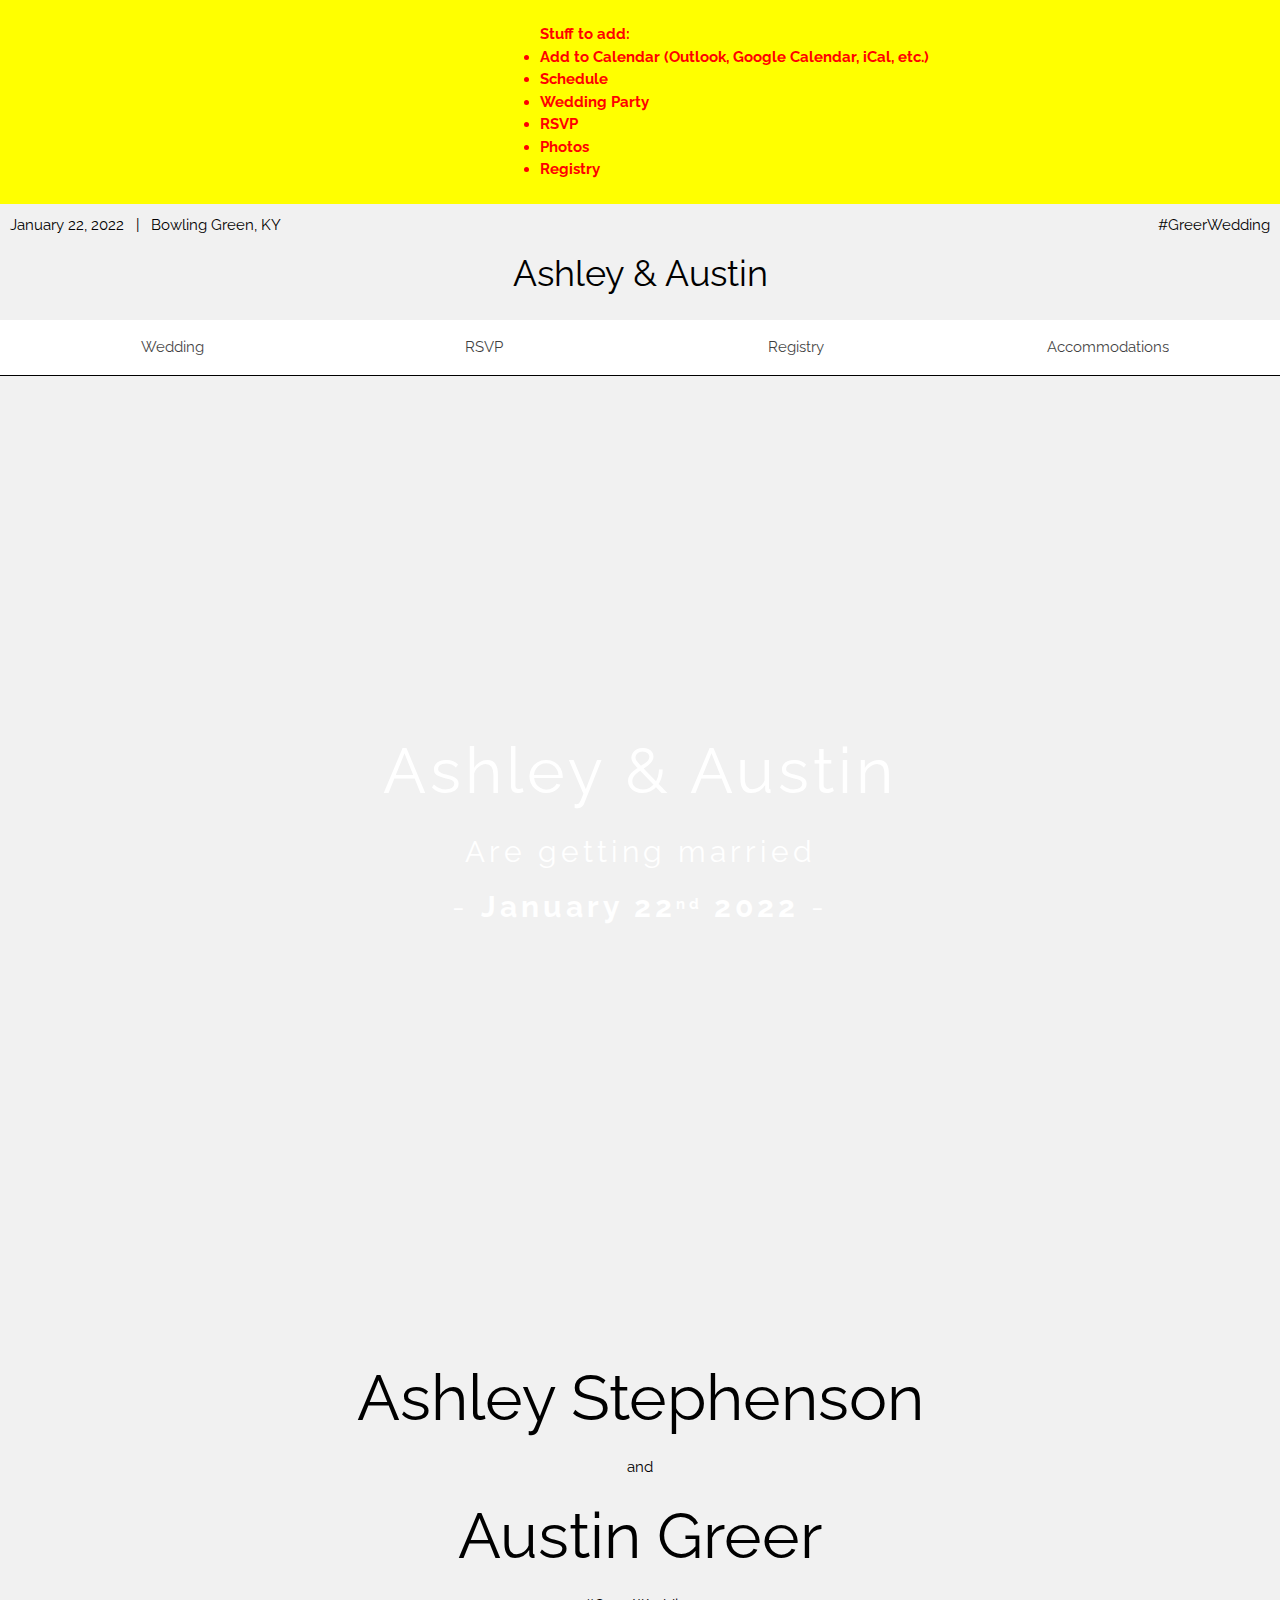
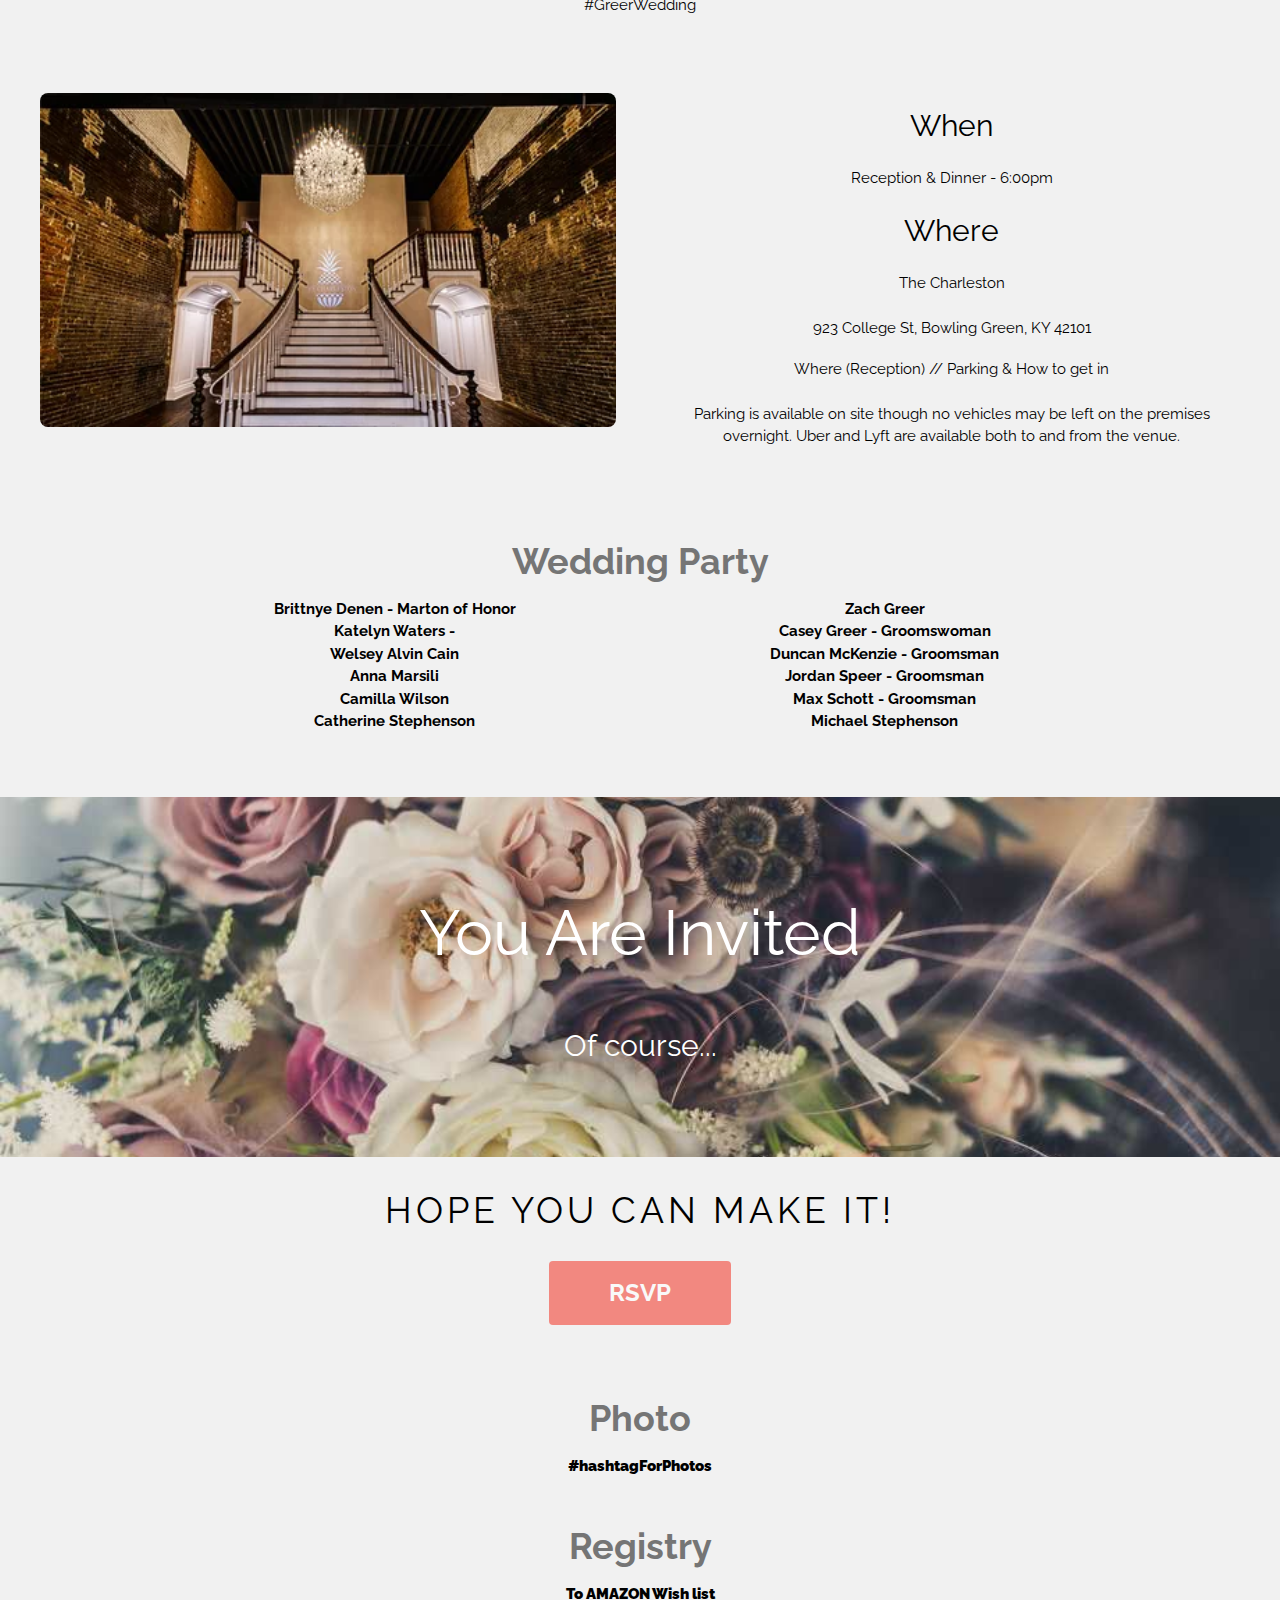
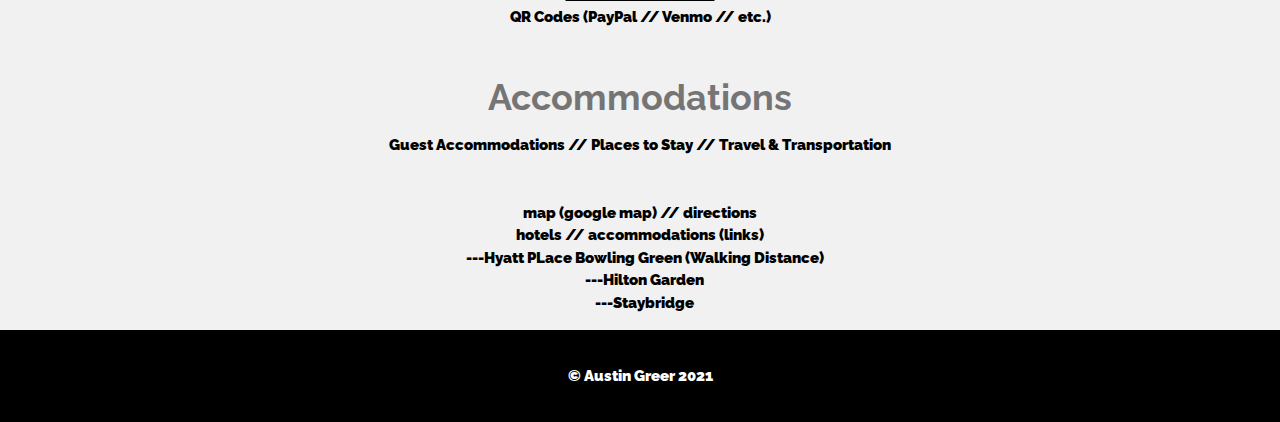
==== commit 15e5fbf2: "2021.05.10 [12:05a] - Content updates" ====
--- a/details/index.html
+++ b/details/index.html
@@ -9,76 +9,131 @@
 
 <body>
 
+    <!-- -------------------------------------------------------------------------------------------------------- -->
+    <!-- -------------------------------------------------------------------------------------------------------- -->
+    <!-- -------------------------------------------------------------------------------------------------------- -->
+
+    <!-- TO DO: -->
+    <div class="w3-padding" style="background-color: yellow; color:red; font-weight: bolder; padding-left: 500px !important;">
+        <ul>
+            <lh>Stuff to add:</lh>
+            <li>Add to Calendar (Outlook, Google Calendar, iCal, etc.)</li>
+            <li>Schedule</li>
+            <li>Wedding Party</li>
+            <li>RSVP</li>
+            <li>Photos</li>
+            <li>Registry</li>
+        </ul>
+    </div>
+
+    <!-- -------------------------------------------------------------------------------------------------------- -->
+    <!-- -------------------------------------------------------------------------------------------------------- -->
+    <!-- -------------------------------------------------------------------------------------------------------- -->
+
+    <!-- HEADER -->
     <header class="header">
-        <div style="display: flex; justify-content: space-between;">
+        <div style="display:flex; justify-content:space-between;">
             <div>January 22, 2022&nbsp;&nbsp;&nbsp;|&nbsp;&nbsp;&nbsp;Bowling Green, KY</div>
-            <div>#hashtag</div>
+            <div>#GreerWedding</div>
         </div>
         <div>
             <h1>Ashley & Austin</h1>
         </div>
     </header>
 
-    <!-- Navbar (sticky top) (Previous version) -->
-    <div class="w3-hide-small" id="navbar" style="z-index:1; background-color: white;">
+    <!-- Navbar (sticky) -->
+    <div class="w3-hide-small" id="navbar">
         <div class="w3-bar w3-center w3-padding w3-opacity-min">
-            <a href="#our-story" style="width:20%" class="w3-bar-item w3-button">Our Story</a>
-            <a href="#wedding" style="width:20%" class="w3-bar-item w3-button">Wedding</a>
-            <a href="#rsvp" style="width:20%" class="w3-bar-item w3-button w3-hover-black">RSVP</a>
-            <a href="#registry" style="width:20%" class="w3-bar-item w3-button w3-hover-black">Registry</a>
-            <a href="#accommodations" style="width:20%" class="w3-bar-item w3-button w3-hover-black">Accommodations</a>
-        </div>
-    </div>
-
-    <!-- Header // Home (Original) -->
-    <div class="w3-display-container w3-wide bgimg w3-grayscale-min" id="home" class="content">
+            <!-- <a href="#about" style="width:20%" class="w3-bar-item w3-button">About Us</a> -->
+            <a href="#wedding" style="width:25%" class="w3-bar-item w3-button">Wedding</a>
+            <a href="#rsvp" style="width:25%" class="w3-bar-item w3-button">RSVP</a>
+            <a href="#registry" style="width:25%" class="w3-bar-item w3-button">Registry</a>
+            <a href="#accommodations" style="width:25%" class="w3-bar-item w3-button">Accommodations</a>
+        </div>
+    </div>
+    <!-- END HEADER -->
+
+    <!-- -------------------------------------------------------------------------------------------------------- -->
+
+    <!-- MAIN CONTENT -->
+    <button onclick="topFunction()" id="bttBtn" title="Back to top">Top</button>
+
+    <!-- Hero -->
+    <div class="content w3-display-container w3-wide bgimg" id="home">
+        <!-- <img src="../img/a2.jpg" style="width:100%;"> -->
         <div class="w3-display-middle w3-text-white w3-center">
             <h1 class="w3-jumbo">Ashley & Austin</h1>
-            <!-- <h2>Are getting married</h2> -->
+            <h2>Are getting married</h2>
             <h2>- <b>January 22<sup style="font-size: 0.5em;">nd</sup> 2022</b> -</h2>
         </div>
     </div>
 
-    <!-- About // Ashley & Austin -->
-    <div class="w3-container w3-padding-64 darkSlateBlue w3-grayscale-min" id="our-story">
+    <!-- Ashley & Austin -->
+    <div class="w3-container w3-padding-64">
+        <div class="w3-content w3-center">
+            <h1 class="w3-jumbo">Ashley Stephenson</h1>
+            and
+            <h1 class="w3-jumbo">Austin Greer</h1>
+            #GreerWedding
+        </div>
+    </div>
+
+    <!-- About Us
+        <div class="w3-container" id="about">
+            <div class="w3-content">
+                <h1 class="w3-center w3-text-grey"><b>Our Story</h1>
+                <img class="w3-round" src="../img/a1.jpg" style="width:100%;margin:32px 0">
+                <p><i>Patrick and Catherine first met at Centre College though didn't start dating until a Centre get together in March 2016. They quickly knew it was meant to be and Patrick followed Catherine to Nashville for her residency. Patrick proposed March 30th, 2019, just 2 years before their reception! Though COVID changed the plans, they were officially wed June 27th, 2020 with immediate family present at Catherine's childhood home.</i></p>           
+         </div>
+    </div>-->
+
+    <!-- When // Where -->
+    <div class="w3-container w3-center" id="wedding">
+        <div class="w3-row">
+            <div class="w3-half w3-padding-large">
+                <img class="w3-round-large" src="../img/c2.webp" style="width:100%;">
+            </div>
+            <div class="w3-half w3-padding-large">
+                <h2>When</h2>
+                <!-- <p>Wedding Ceremony - 3:00pm</p> -->
+                <p>Reception & Dinner - 6:00pm</p>
+                <h2>Where</h2>
+                <p>The Charleston</p>
+                <p>923 College St, Bowling Green, KY 42101</p>
+                Where (Reception) // Parking & How to get in<br/>
+                <br/>
+                Parking is available on site though no vehicles may be left on the premises overnight. Uber and Lyft are available both to and from the venue.
+            </div>
+        </div>
+    </div>
+
+    <!-- Wedding Party -->
+    <div class="w3-container w3-padding-64 w3-center" id="wedding-party">
         <div class="w3-content">
-            <h1 class="w3-center w3-text-grey"><b>Our Story</h1>
-            <img class="w3-round w3-grayscale-min" src="../img/a1.jpg" style="width:100%;margin:32px 0">
-            <p><i>Lorem ipsum dolor sit amet, consectetur adipiscing elit, sed do eiusmod tempor incididunt ut labore et dolore magna aliqua. Ut enim ad minim veniam, quis nostrud exercitation ullamco laboris nisi ut aliquip ex ea commodo consequat. Excepteur sint
-                    occaecat cupidatat non proident, sunt in culpa qui officia deserunt mollit anim id est laborum consectetur adipiscing elit, sed do eiusmod tempor incididunt ut labore et dolore magna aliqua. Ut enim ad minim veniam, quis nostrud exercitation ullamco
-                    laboris nisi ut aliquip ex ea commodo consequat.</i></p>
-            <br /><br /><br />
-            <ul>
-                <lh>Stuff to add:</lh>
-                <li>Add to Calendar (Outlook, Google Calendar, iCal, etc.)</li>
-            </ul>
-
-            <p class="w3-center"><a href="#wedding" class="w3-button w3-black w3-round w3-padding-large w3-large">Wedding Details</a></p>
-        </div>
-    </div>
-
-    <!-- When // Where -->
-    <div class="w3-container w3-padding-64 darkSlateBlue w3-grayscale-min w3-center" id="wedding">
-        <div class="w3-content">
-            <h1 class="w3-text-grey"><b>THE WEDDING</b></h1>
-            <img class="w3-round-large w3-grayscale-min" src="../img/c2.webp" style="width:80%;margin:64px 0">
+            <h1 class="w3-center w3-text-grey"><b>Wedding Party</h1>
             <div class="w3-row">
                 <div class="w3-half">
-                    <h2>When</h2>
-                    <p>Wedding Ceremony - 3:00pm</p>
-                    <p>Reception & Dinner - 6:00pm</p>
+                    Brittnye Denen - Marton of Honor<br />
+                    Katelyn Waters - <br />
+                    Welsey Alvin Cain<br />
+                    Anna Marsili<br />
+                    Camilla Wilson<br />
+                    Catherine Stephenson
                 </div>
                 <div class="w3-half">
-                    <h2>Where</h2>
-                    <p>The Charleston</p>
-                    <p>923 College St, Bowling Green, KY 42101</p>
+                    Zach Greer<br />
+                    Casey Greer - Groomswoman<br />
+                    Duncan McKenzie - Groomsman<br />
+                    Jordan Speer - Groomsman<br />
+                    Max Schott - Groomsman<br />
+                    Michael Stephenson
                 </div>
             </div>
         </div>
     </div>
 
     <!-- Page Transition Photo -->
-    <div class="w3-display-container bgimg2">
+    <div class="w3-display-container w3-padding-64 bgimg2" style="height: 100px;">
         <div class="w3-display-middle w3-text-white w3-center">
             <h1 class="w3-jumbo">You Are Invited</h1><br>
             <h2>Of course...</h2>
@@ -86,7 +141,7 @@
     </div>
 
     <!-- RSVP Section -->
-    <div class="w3-container w3-padding-64 darkSlateBlue w3-center w3-wide" id="rsvp">
+    <div class="w3-container w3-padding-16 w3-center w3-wide" id="rsvp">
         <h1>HOPE YOU CAN MAKE IT!</h1>
         <!-- <p class="w3-large">Kindly Respond By January, 2017</p> -->
         <p class="w3-xlarge">
@@ -96,28 +151,35 @@
 
     <!-- RSVP Modal -->
     <div id="id01" class="w3-modal">
-        <div class="w3-modal-content w3-card-4 w3-animate-zoom" style="padding:32px;max-width:600px">
-            <div class="w3-container w3-white w3-center">
-                <h1 class="w3-wide">CAN YOU COME?</h1>
-                <p>We really hope you can make it.</p>
-                <form>
-                    <input class="w3-input w3-border" type="text" placeholder="Name(s)" name="name">
-                </form>
-                <p><i>Sincerely, Ashley & Austin</i></p>
-                <div class="w3-row">
-                    <div class="w3-half">
-                        <button onclick="document.getElementById('id01').style.display='none'" type="button" class="w3-button w3-block w3-green">Going</button>
+        <div class="w3-modal-content w3-card-4 w3-animate-zoom" style="padding:16px;max-width:600px">
+            <div>
+                <iframe src="https://docs.google.com/forms/d/e/1FAIpQLSckQZrYMrasuXMWAWwu6V6lCUfLPaG7PcU7mac26u6efCrfNw/viewform?embedded=true" width="100%" height="400px" frameborder="0" marginheight="0" marginwidth="0">Loading…</iframe>
+            </div>
+
+            <!--
+                <div class="w3-container w3-white w3-center">
+                    <h1 class="w3-wide">CAN YOU COME?</h1>
+                    <p>We really hope you can make it.</p>
+                    <form>
+                        <input class="w3-input w3-border" type="text" placeholder="Name(s)" name="name">
+                    </form>
+                    <p><i>Sincerely, Ashley & Austin</i></p>
+                    <div class="w3-row">
+                        <div class="w3-half">
+                            <button onclick="document.getElementById('id01').style.display='none'" type="button" class="w3-button w3-block w3-green">Going</button>
+                        </div>
+                        <div class="w3-half">
+                            <button onclick="document.getElementById('id01').style.display='none'" type="button" class="w3-button w3-block w3-red">Can't come</button>
+                        </div>
                     </div>
-                    <div class="w3-half">
-                        <button onclick="document.getElementById('id01').style.display='none'" type="button" class="w3-button w3-block w3-red">Can't come</button>
-                    </div>
-                </div>
-            </div>
+                </div>-->
+
         </div>
     </div>
 
     <!-- Order of Events -->
-    <div class="w3-container w3-padding-64 darkSlateBlue w3-grayscale-min w3-center">
+    <!--
+    <div class="w3-container w3-padding-16 w3-center">
         <div class="w3-content">
             <h1 class="w3-center w3-text-grey"><b>Order of Events</h1>
             2:00p - Photos<br />
@@ -144,32 +206,10 @@
             8:00-10:00p - Dancing
         </div>
     </div>
-
-    <!-- Wedding Party -->
-    <div class="w3-container w3-padding-64 darkSlateBlue w3-grayscale-min w3-center" id="wedding-party">
-        <div class="w3-content">
-            <h1 class="w3-center w3-text-grey"><b>Wedding Party</h1>
-            <div class="w3-row">
-                <div class="w3-half">
-                    Brittnye Denen - Marton of Honor<br />
-                    Katelyn Waters - <br />
-                    Welsey Alvin Cain<br />
-                    Anna Marsili<br />
-                    Camilla Wilson<br />
-                </div>
-                <div class="w3-half">
-                    Zach Greer<br />
-                    Duncan McKenzie - Groomsman<br />
-                    Casey Greer - Groomswoman<br />
-                    Jordan Speer - Groomsman<br />
-                    Max Schott - Groomsman<br />
-                </div>
-            </div>
-        </div>
-    </div>
+    -->
 
     <!-- Photos -->
-    <div class="w3-container w3-padding-64 darkSlateBlue w3-grayscale-min w3-center">
+    <div class="w3-container w3-padding-16 w3-center">
         <div class="w3-content">
             <h1 class="w3-center w3-text-grey"><b>Photo</h1>
             #hashtagForPhotos
@@ -177,52 +217,68 @@
     </div>
 
     <!-- Registry -->
-    <div class="w3-container w3-padding-64 darkSlateBlue w3-grayscale-min" id="registry">
+    <div class="w3-container w3-padding-16" id="registry">
         <div class="w3-content w3-center">
             <h1 class="w3-center w3-text-grey"><b>Registry</h1>
             <a href="https://www.amazon.com/wedding/ashley-stephenson-austin-greer-bowling-green-january-2022/registry/K8MLXA831LIZ" target="_blank" alt="Registry">
                 To AMAZON Wish list
             </a>
+            <br />
+            QR Codes (PayPal // Venmo // etc.)
         </div>
     </div>
 
     <!-- Accommodations -->
-    <div class="w3-container w3-padding-64 darkSlateBlue w3-grayscale-min" id="accommodations">
-        <div class="w3-content">
-            <h1 class="w3-center w3-text-grey"><b>Accommodations</h1>
-            map (google map) // directions<br />
-            hotels // accommodations (links)<br />
-            &nbsp;&nbsp;&nbsp;---Hyatt PLace Bowling Green (Walking Distance)<br>
-            &nbsp;&nbsp;&nbsp;---Hilton Garden
-            &nbsp;&nbsp;&nbsp;---Staybridge
-
-            Parking is available on site though no vehicles may be left on the premises overnight. Uber and Lyft are available both to and from the venue.
-
-
-        </div>
-    </div>
+    <div class="w3-container w3-padding-16" id="accommodations">
+        <div class="w3-content w3-center">
+            <h1 class="w3-text-grey"><b>Accommodations</h1>
+            <div>
+                Guest Accommodations // Places to Stay // Travel & Transportation<br />
+                <br />
+                <br />
+                map (google map) // directions<br />
+                hotels // accommodations (links)<br />
+                &nbsp;&nbsp;&nbsp;---Hyatt PLace Bowling Green (Walking Distance)<br>
+                &nbsp;&nbsp;&nbsp;---Hilton Garden<br>
+                &nbsp;&nbsp;&nbsp;---Staybridge
+            </div>
+        </div>
+    </div>
+
 
     <!-- Footer -->
-    <footer class="w3-center w3-black w3-padding-16">
+    <footer class="w3-center w3-padding-16 w3-black">
         <!-- <p>Powered by <a href="https://www.w3schools.com/w3css/default.asp" title="W3.CSS" target="_blank" class="w3-hover-text-green">w3.css</a></p> -->
         <p>&copy; Austin Greer 2021</p>
     </footer>
-    <div class="w3-hide-small" style="margin-bottom:32px"> </div>
+    <!-- <div class="w3-hide-small" style="margin-bottom:32px"> </div> -->
 
 </body>
 
 <script>
-    window.onscroll = function () { myFunction() };
+    window.onscroll = function () { scrollFunction() }
 
     var navbar = document.getElementById("navbar");
     var sticky = navbar.offsetTop;
-
-    function myFunction() {
+    var mybutton = document.getElementById("bttBtn");
+
+    function scrollFunction() {
         if (window.pageYOffset >= sticky) {
             navbar.classList.add("sticky")
         } else {
             navbar.classList.remove("sticky");
         }
+
+        if (document.body.scrollTop > 250 || document.documentElement.scrollTop > 250) {
+            mybutton.style.display = "block";
+        } else {
+            mybutton.style.display = "none";
+        }
+    }
+
+    function topFunction() {
+        document.body.scrollTop = 0;
+        document.documentElement.scrollTop = 0;
     }
 </script>
 
--- a/css/main.css
+++ b/css/main.css
@@ -1,3 +1,7 @@
+body {
+  background-color: #f1f1f1;
+}
+
 body,
 h1,
 h2 {
@@ -24,19 +28,33 @@
   background-image: url("../img/a2.jpg");
 }
 
-/* background-image: url("../img/wedding_couple.jpg") */
-
 .bgimg2 {
   min-height: 40%;
   background-image: url("../img/flowers.jpg");
 }
 
+#bttBtn {
+  display: none;
+  position: fixed;
+  bottom: 20px;
+  right: 30px;
+  z-index: 99;
+  font-size: 14px;
+  border: none;
+  outline: none;
+  background-color: darkslateblue;
+  color: white;
+  cursor: pointer;
+  padding: 12px 24px;
+  border-radius: 4px;
+}
+
+#bttBtn:hover {
+  background-color: purple;
+}
+
 .content {
   padding: 16px;
-}
-
-.darkSlateBlue {
-  background-color: darkslateblue;
 }
 
 .header {
@@ -46,8 +64,10 @@
 }
 
 #navbar {
+  z-index: 1;
   overflow: hidden;
-  background-color: #333;
+  background-color: white;
+  border-bottom: 1px solid black;
 }
 
 .sticky {
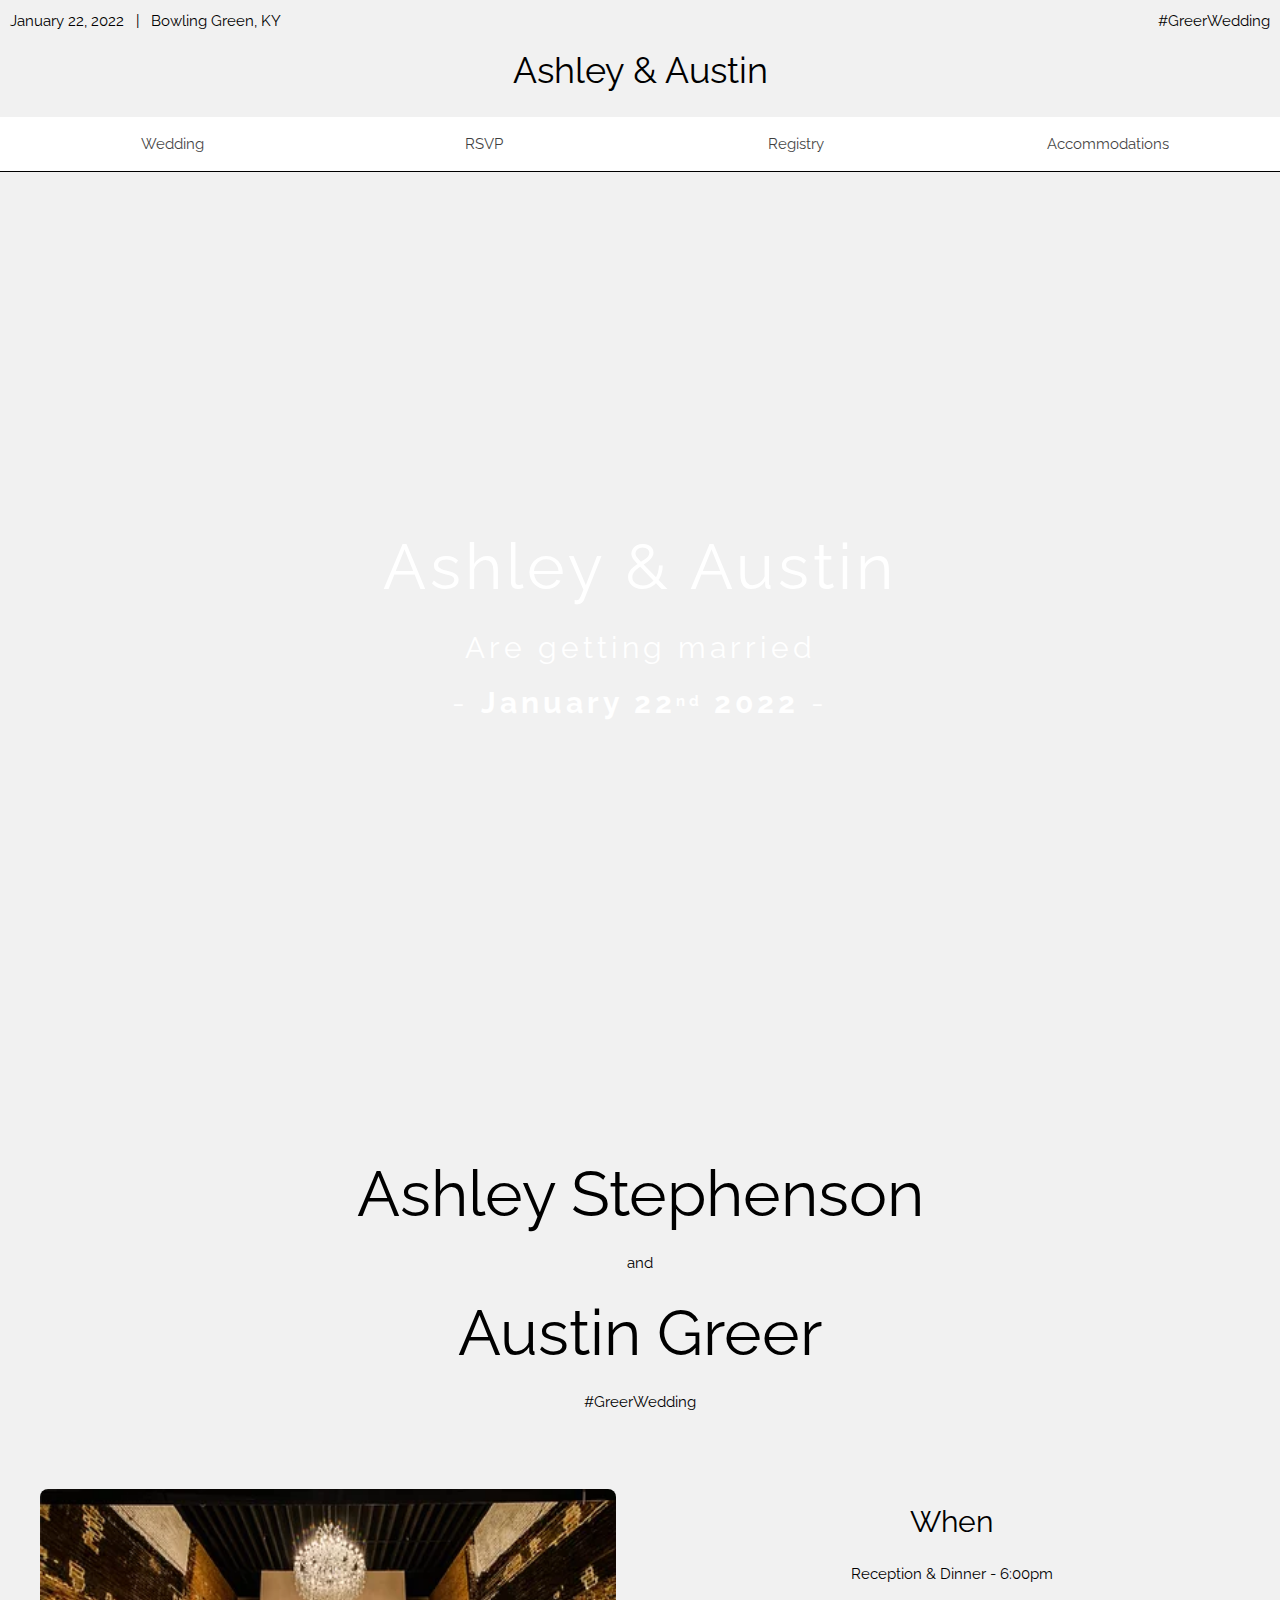
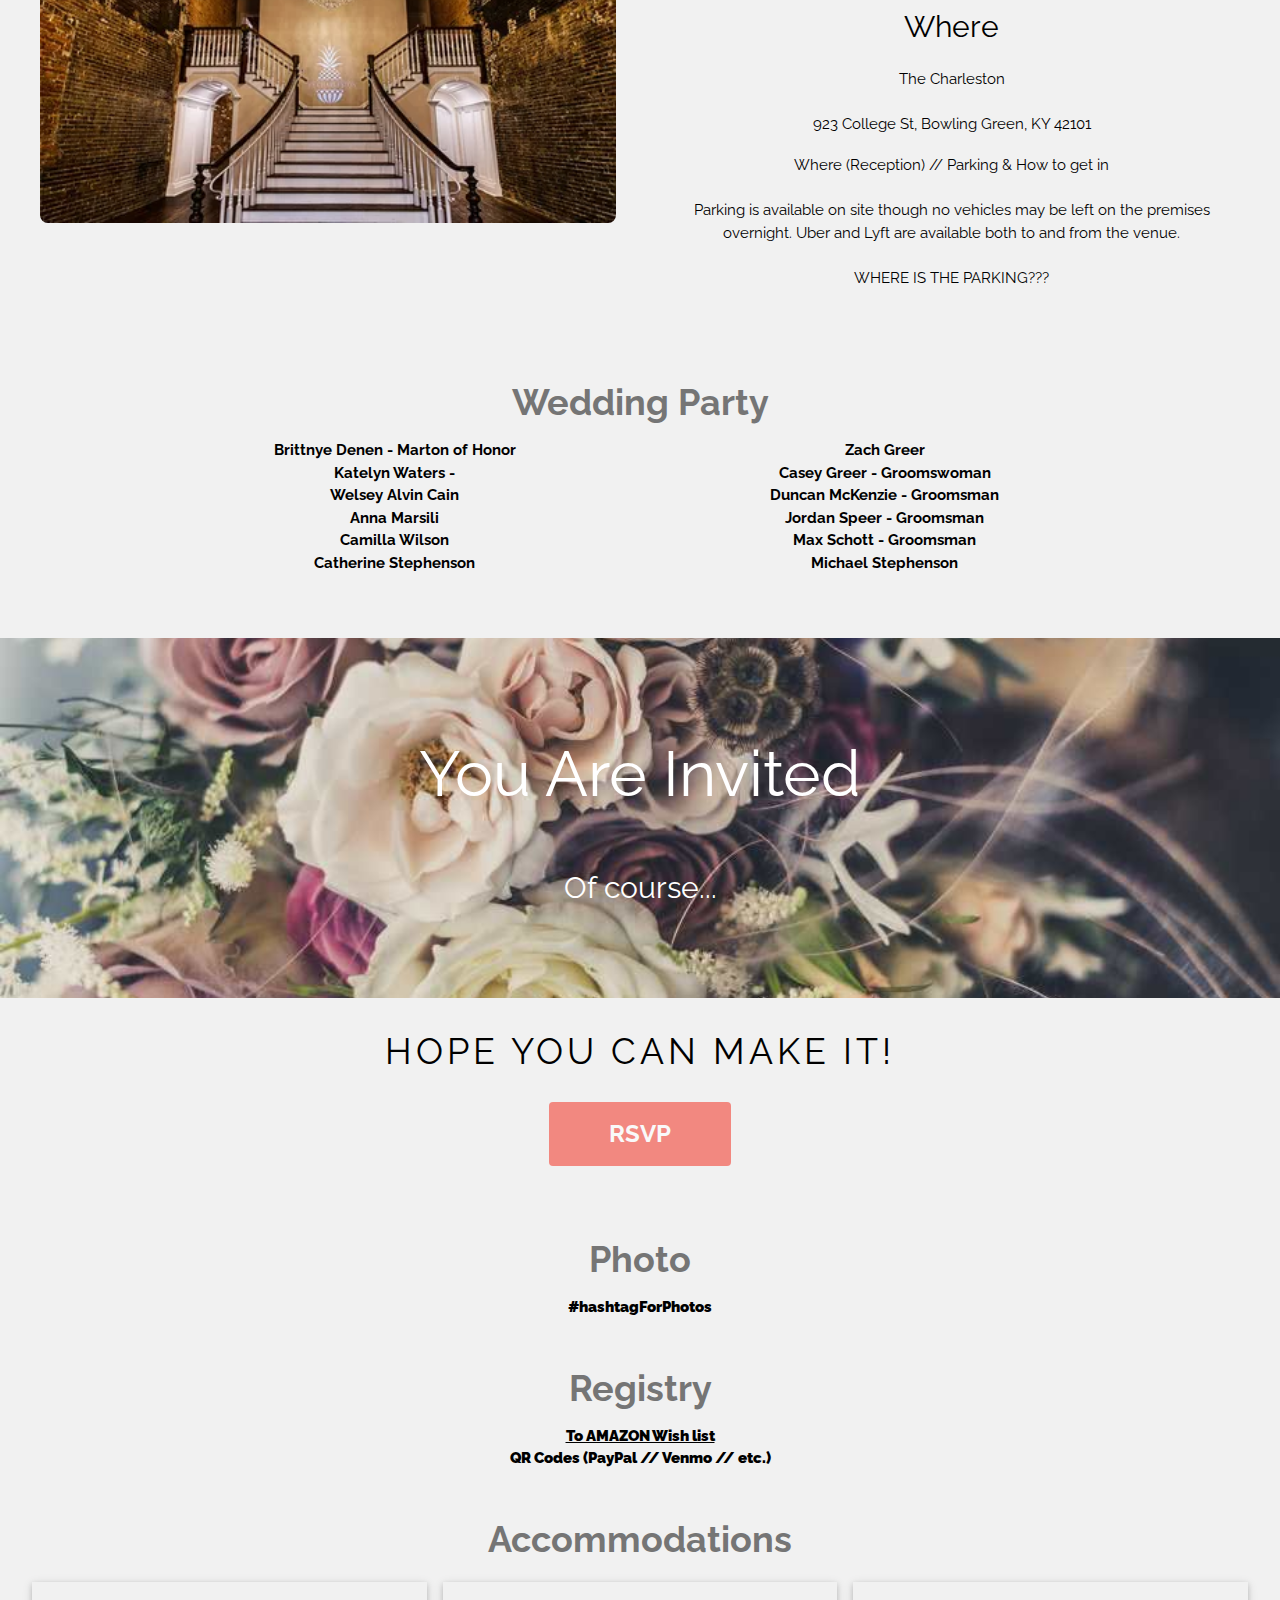
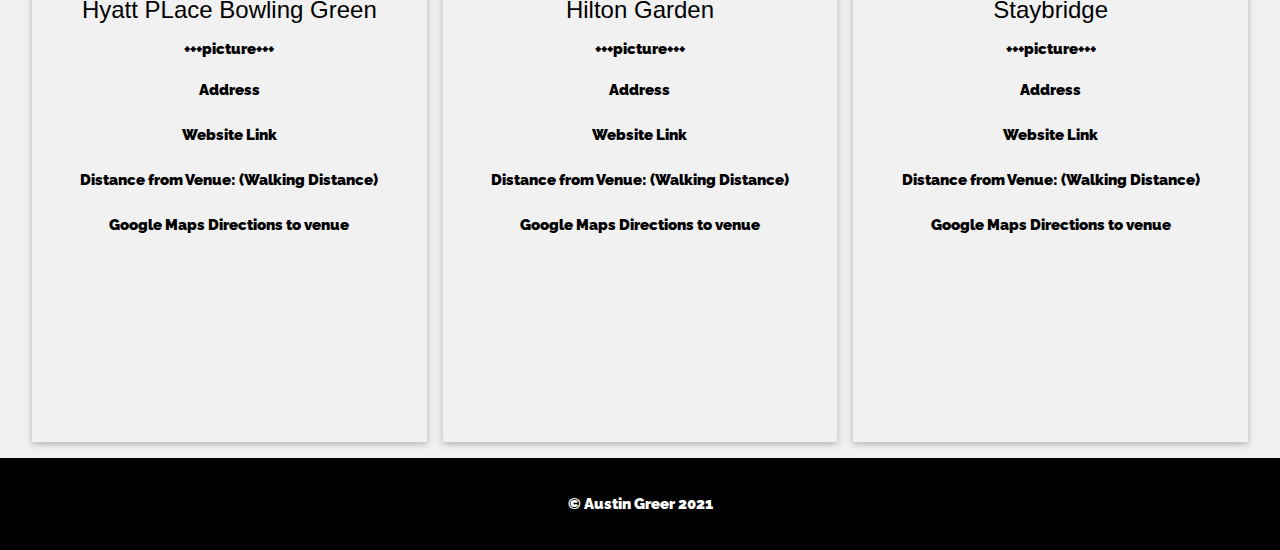
==== commit 273e252c: "2021.05.14 [4:58p] - Updates to accomidations content" ====
--- a/details/index.html
+++ b/details/index.html
@@ -13,8 +13,8 @@
     <!-- -------------------------------------------------------------------------------------------------------- -->
     <!-- -------------------------------------------------------------------------------------------------------- -->
 
-    <!-- TO DO: -->
-    <div class="w3-padding" style="background-color: yellow; color:red; font-weight: bolder; padding-left: 500px !important;">
+    <!-- TO DO: --
+    <div class="w3-padding" style="background-color: yellow; color:red; font-weight: bolder;">
         <ul>
             <lh>Stuff to add:</lh>
             <li>Add to Calendar (Outlook, Google Calendar, iCal, etc.)</li>
@@ -101,8 +101,8 @@
                 <p>The Charleston</p>
                 <p>923 College St, Bowling Green, KY 42101</p>
                 Where (Reception) // Parking & How to get in<br/>
-                <br/>
-                Parking is available on site though no vehicles may be left on the premises overnight. Uber and Lyft are available both to and from the venue.
+                <br/> Parking is available on site though no vehicles may be left on the premises overnight. Uber and Lyft are available both to and from the venue.<br/>
+                <br/> WHERE IS THE PARKING???
             </div>
         </div>
     </div>
@@ -228,19 +228,43 @@
         </div>
     </div>
 
-    <!-- Accommodations -->
+    <!-- Accommodations // Transportation -->
     <div class="w3-container w3-padding-16" id="accommodations">
         <div class="w3-content w3-center">
             <h1 class="w3-text-grey"><b>Accommodations</h1>
-            <div>
-                Guest Accommodations // Places to Stay // Travel & Transportation<br />
-                <br />
-                <br />
-                map (google map) // directions<br />
-                hotels // accommodations (links)<br />
-                &nbsp;&nbsp;&nbsp;---Hyatt PLace Bowling Green (Walking Distance)<br>
-                &nbsp;&nbsp;&nbsp;---Hilton Garden<br>
-                &nbsp;&nbsp;&nbsp;---Staybridge
+        </div>
+        <div class="w3-row-padding w3-center w3-margin-top">
+            <div class="w3-third">
+              <div class="w3-card w3-container" style="min-height:460px">
+                <h3>Hyatt PLace Bowling Green</h3>
+                +++picture+++
+                <p>Address</p>
+                <p>Website Link</p>
+                <p>Distance from Venue: (Walking Distance)</p>
+                <p>Google Maps Directions to venue</p>
+              </div>
+            </div>
+            
+            <div class="w3-third">
+              <div class="w3-card w3-container" style="min-height:460px">
+              <h3>Hilton Garden</h3>
+              +++picture+++
+              <p>Address</p>
+            <p>Website Link</p>
+                <p>Distance from Venue: (Walking Distance)</p>
+                <p>Google Maps Directions to venue</p>
+              </div>
+            </div>
+            
+            <div class="w3-third">
+              <div class="w3-card w3-container" style="min-height:460px">
+              <h3>Staybridge</h3>
+              +++picture+++
+              <p>Address</p>
+            <p>Website Link</p>
+                <p>Distance from Venue: (Walking Distance)</p>
+                <p>Google Maps Directions to venue</p>
+              </div>
             </div>
         </div>
     </div>
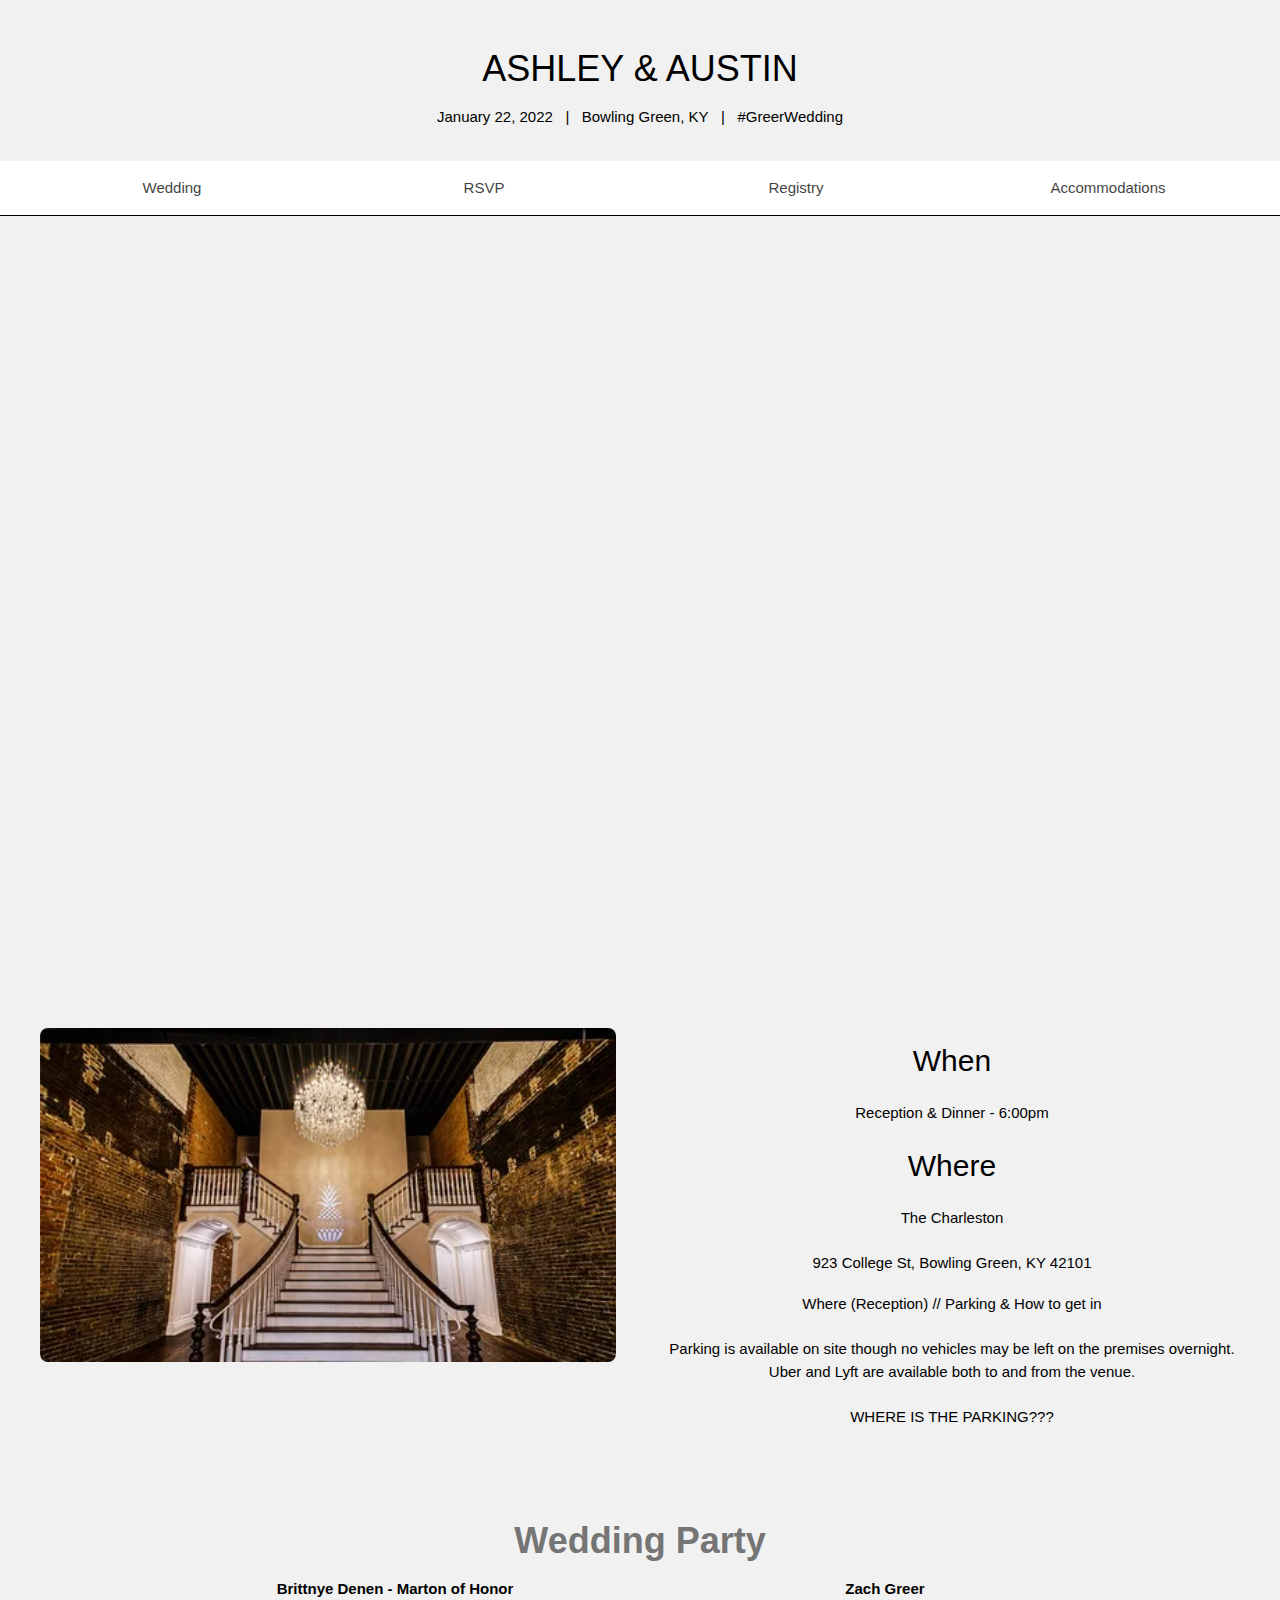
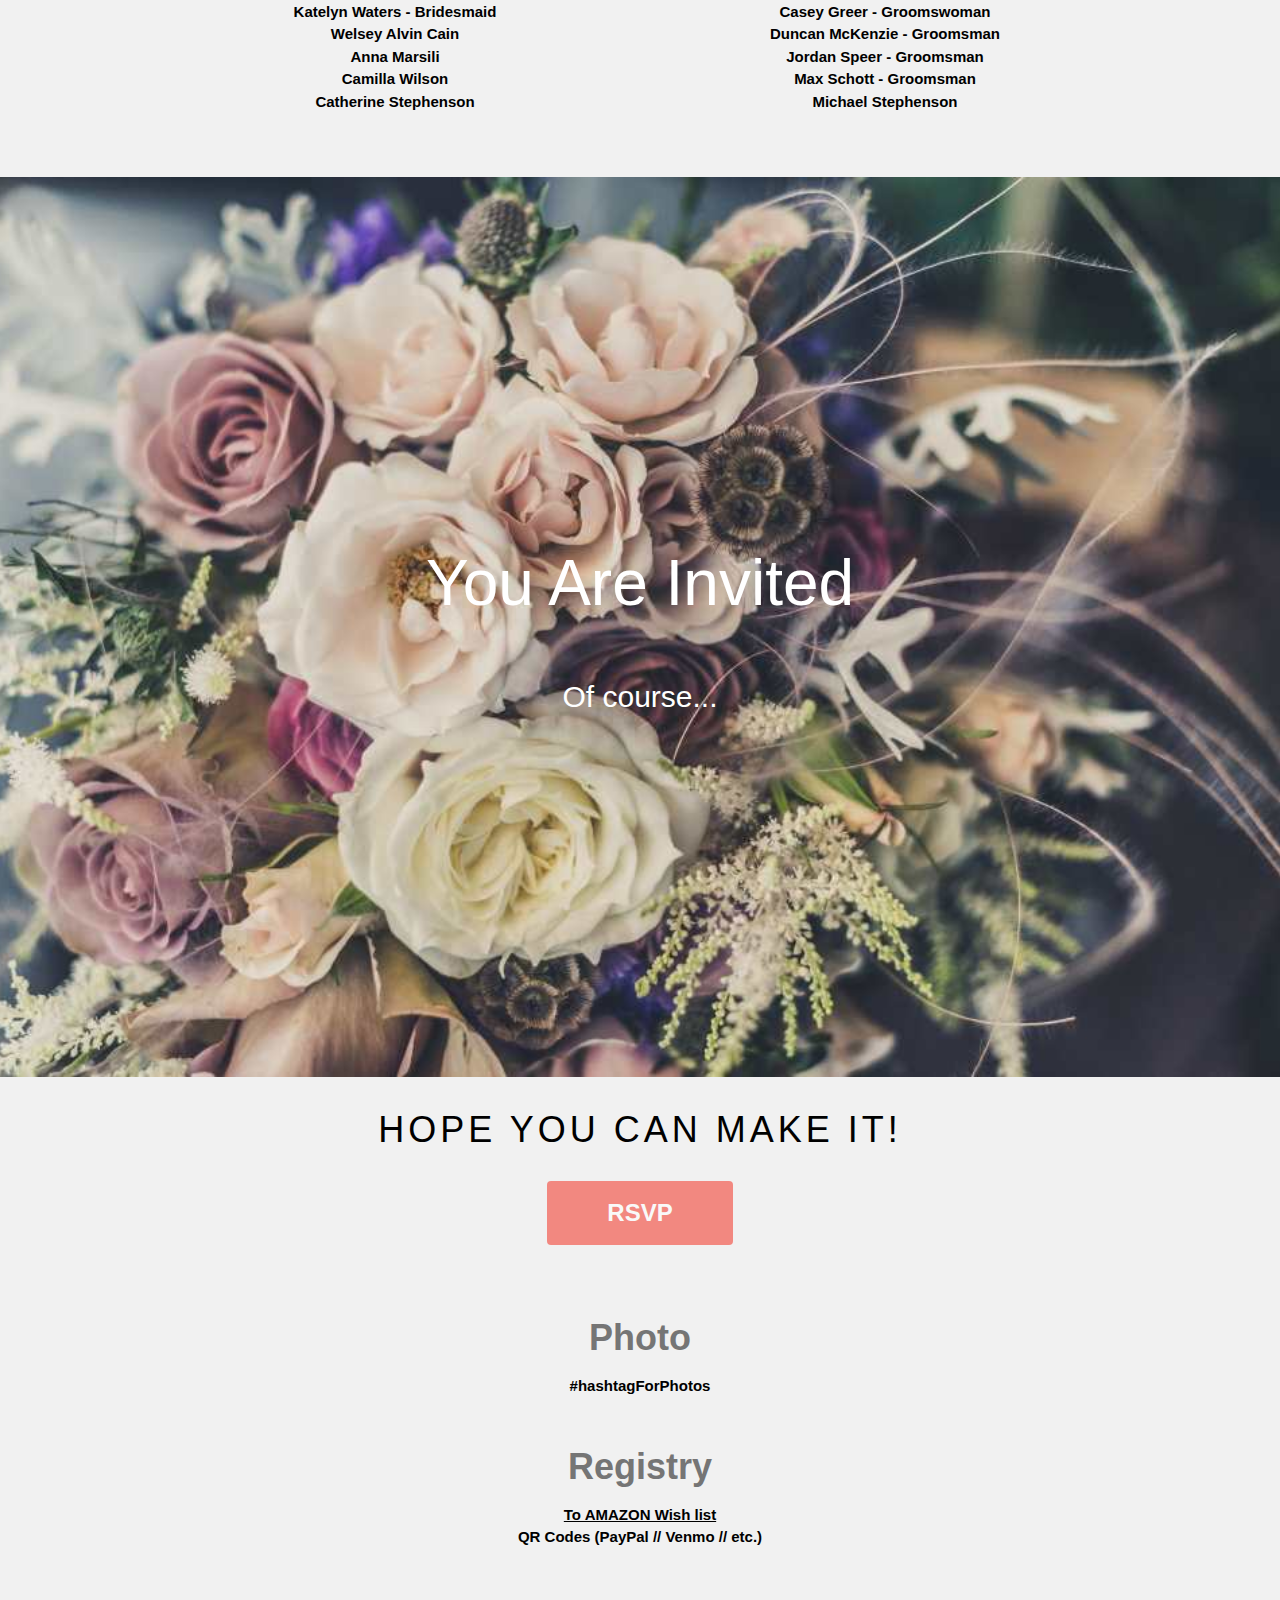
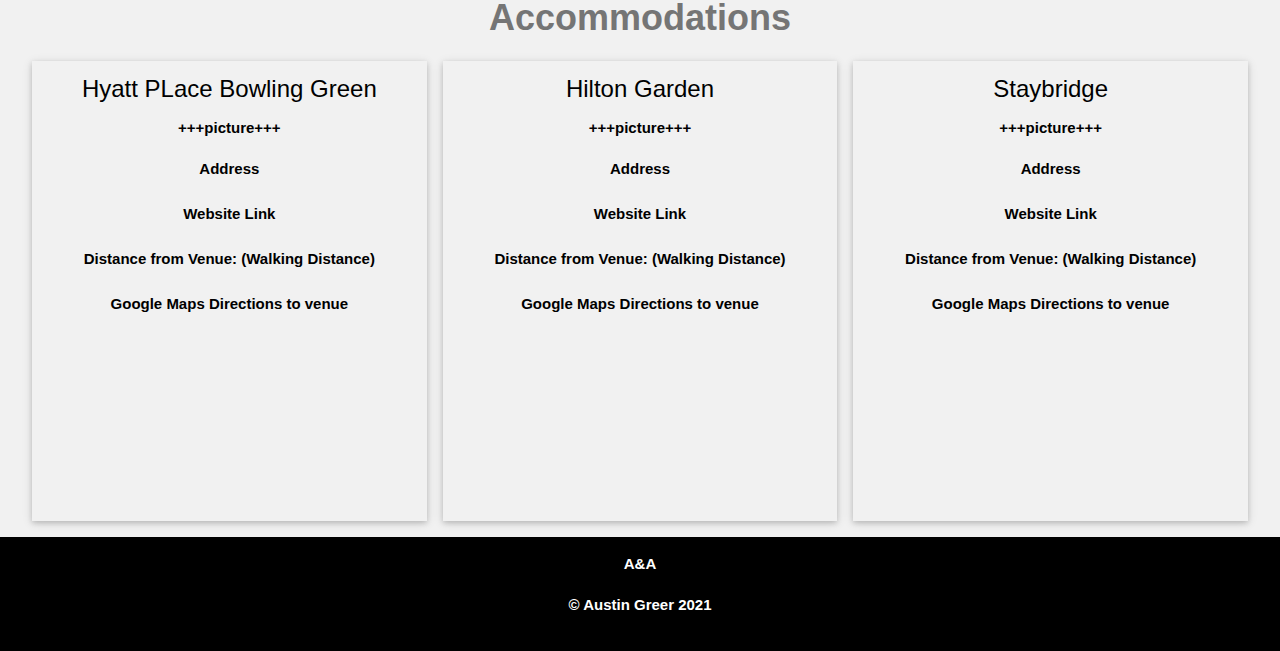
==== commit 46a87249: "2021.05.16 [12:07a] - Added pages for layout test // format updates" ====
--- a/details/index.html
+++ b/details/index.html
@@ -1,11 +1,12 @@
 <!DOCTYPE html>
 <html lang="en">
-<title>Ashley & Austin</title>
+<title>Accommodations</title>
 <meta charset="UTF-8">
 <meta name="viewport" content="width=device-width, initial-scale=1.0">
 <link rel="stylesheet" href="https://www.w3schools.com/w3css/4/w3.css">
-<link rel="stylesheet" href="https://fonts.googleapis.com/css?family=Raleway">
+<!-- <link rel="stylesheet" href="https://fonts.googleapis.com/css?family=Raleway"> -->
 <link rel="stylesheet" href="../css/main.css">
+<link rel="stylesheet" href="/details/index.css">
 
 <body>
 
@@ -31,61 +32,30 @@
     <!-- -------------------------------------------------------------------------------------------------------- -->
 
     <!-- HEADER -->
-    <header class="header">
-        <div style="display:flex; justify-content:space-between;">
-            <div>January 22, 2022&nbsp;&nbsp;&nbsp;|&nbsp;&nbsp;&nbsp;Bowling Green, KY</div>
-            <div>#GreerWedding</div>
-        </div>
-        <div>
-            <h1>Ashley & Austin</h1>
-        </div>
+    <header class="header w3-padding-32">
+        <h1>ASHLEY & AUSTIN</h1>
+        <div>January 22, 2022&nbsp;&nbsp;&nbsp;|&nbsp;&nbsp;&nbsp;Bowling Green, KY&nbsp;&nbsp;&nbsp;|&nbsp;&nbsp;&nbsp;#GreerWedding</div>
     </header>
 
     <!-- Navbar (sticky) -->
     <div class="w3-hide-small" id="navbar">
         <div class="w3-bar w3-center w3-padding w3-opacity-min">
-            <!-- <a href="#about" style="width:20%" class="w3-bar-item w3-button">About Us</a> -->
             <a href="#wedding" style="width:25%" class="w3-bar-item w3-button">Wedding</a>
             <a href="#rsvp" style="width:25%" class="w3-bar-item w3-button">RSVP</a>
             <a href="#registry" style="width:25%" class="w3-bar-item w3-button">Registry</a>
             <a href="#accommodations" style="width:25%" class="w3-bar-item w3-button">Accommodations</a>
         </div>
     </div>
-    <!-- END HEADER -->
-
-    <!-- -------------------------------------------------------------------------------------------------------- -->
+
+    <!-- Back to Top Button -->
+    <!-- <button onclick="topFunction()" id="bttBtn" title="Back to top">Top</button> -->
 
     <!-- MAIN CONTENT -->
-    <button onclick="topFunction()" id="bttBtn" title="Back to top">Top</button>
 
     <!-- Hero -->
-    <div class="content w3-display-container w3-wide bgimg" id="home">
-        <!-- <img src="../img/a2.jpg" style="width:100%;"> -->
-        <div class="w3-display-middle w3-text-white w3-center">
-            <h1 class="w3-jumbo">Ashley & Austin</h1>
-            <h2>Are getting married</h2>
-            <h2>- <b>January 22<sup style="font-size: 0.5em;">nd</sup> 2022</b> -</h2>
-        </div>
-    </div>
-
-    <!-- Ashley & Austin -->
-    <div class="w3-container w3-padding-64">
-        <div class="w3-content w3-center">
-            <h1 class="w3-jumbo">Ashley Stephenson</h1>
-            and
-            <h1 class="w3-jumbo">Austin Greer</h1>
-            #GreerWedding
-        </div>
-    </div>
-
-    <!-- About Us
-        <div class="w3-container" id="about">
-            <div class="w3-content">
-                <h1 class="w3-center w3-text-grey"><b>Our Story</h1>
-                <img class="w3-round" src="../img/a1.jpg" style="width:100%;margin:32px 0">
-                <p><i>Patrick and Catherine first met at Centre College though didn't start dating until a Centre get together in March 2016. They quickly knew it was meant to be and Patrick followed Catherine to Nashville for her residency. Patrick proposed March 30th, 2019, just 2 years before their reception! Though COVID changed the plans, they were officially wed June 27th, 2020 with immediate family present at Catherine's childhood home.</i></p>           
-         </div>
-    </div>-->
+    <div class="content" style="height: 800px; width:100%; overflow: hidden; position: center;">
+        <img src="../img/a2.jpg" style="width:100%; margin: -150px 0px 0px 0px;">
+    </div>
 
     <!-- When // Where -->
     <div class="w3-container w3-center" id="wedding">
@@ -100,9 +70,9 @@
                 <h2>Where</h2>
                 <p>The Charleston</p>
                 <p>923 College St, Bowling Green, KY 42101</p>
-                Where (Reception) // Parking & How to get in<br/>
-                <br/> Parking is available on site though no vehicles may be left on the premises overnight. Uber and Lyft are available both to and from the venue.<br/>
-                <br/> WHERE IS THE PARKING???
+                Where (Reception) // Parking & How to get in<br />
+                <br /> Parking is available on site though no vehicles may be left on the premises overnight. Uber and Lyft are available both to and from the venue.<br />
+                <br /> WHERE IS THE PARKING???
             </div>
         </div>
     </div>
@@ -114,7 +84,7 @@
             <div class="w3-row">
                 <div class="w3-half">
                     Brittnye Denen - Marton of Honor<br />
-                    Katelyn Waters - <br />
+                    Katelyn Waters - Bridesmaid <br />
                     Welsey Alvin Cain<br />
                     Anna Marsili<br />
                     Camilla Wilson<br />
@@ -177,37 +147,6 @@
         </div>
     </div>
 
-    <!-- Order of Events -->
-    <!--
-    <div class="w3-container w3-padding-16 w3-center">
-        <div class="w3-content">
-            <h1 class="w3-center w3-text-grey"><b>Order of Events</h1>
-            2:00p - Photos<br />
-            3:30p - Guests arrive<br />
-            4:00p - Processional<br />
-            &nbsp;&nbsp;&nbsp;-Parents<br />
-            &nbsp;&nbsp;&nbsp;-Groomsmen & Groom<br />
-            &nbsp;&nbsp;&nbsp;-Bridesmaids<br />
-            &nbsp;&nbsp;&nbsp;-Ringbearer & Flower Girl<br />
-            &nbsp;&nbsp;&nbsp;-Bride & Both Parents<br />
-            4:10p - Opening (Hannah)<br />
-            &nbsp;&nbsp;&nbsp;-Exchange of vows<br />
-            &nbsp;&nbsp;&nbsp;-Exchange of rings<br />
-            &nbsp;&nbsp;&nbsp;-Congrats! You're married<br />
-            4:25p - Reccessional<br />
-            <br />
-            <br />
-            Dinner & Dancing to follow at the Charleston<br />
-            <br />
-            <br />
-            4:30-5:30p - Cocktail Hour<br />
-            6:30p - Dinner<br />
-            7:45p - Cake & Toasts<br />
-            8:00-10:00p - Dancing
-        </div>
-    </div>
-    -->
-
     <!-- Photos -->
     <div class="w3-container w3-padding-16 w3-center">
         <div class="w3-content">
@@ -228,54 +167,52 @@
         </div>
     </div>
 
-    <!-- Accommodations // Transportation -->
+    <!-- Accommodations -->
     <div class="w3-container w3-padding-16" id="accommodations">
         <div class="w3-content w3-center">
             <h1 class="w3-text-grey"><b>Accommodations</h1>
         </div>
         <div class="w3-row-padding w3-center w3-margin-top">
             <div class="w3-third">
-              <div class="w3-card w3-container" style="min-height:460px">
-                <h3>Hyatt PLace Bowling Green</h3>
-                +++picture+++
-                <p>Address</p>
-                <p>Website Link</p>
-                <p>Distance from Venue: (Walking Distance)</p>
-                <p>Google Maps Directions to venue</p>
-              </div>
-            </div>
-            
+                <div class="w3-card w3-container" style="min-height:460px">
+                    <h3>Hyatt PLace Bowling Green</h3>
+                    +++picture+++
+                    <p>Address</p>
+                    <p>Website Link</p>
+                    <p>Distance from Venue: (Walking Distance)</p>
+                    <p>Google Maps Directions to venue</p>
+                </div>
+            </div>
+
             <div class="w3-third">
-              <div class="w3-card w3-container" style="min-height:460px">
-              <h3>Hilton Garden</h3>
-              +++picture+++
-              <p>Address</p>
-            <p>Website Link</p>
-                <p>Distance from Venue: (Walking Distance)</p>
-                <p>Google Maps Directions to venue</p>
-              </div>
-            </div>
-            
+                <div class="w3-card w3-container" style="min-height:460px">
+                    <h3>Hilton Garden</h3>
+                    +++picture+++
+                    <p>Address</p>
+                    <p>Website Link</p>
+                    <p>Distance from Venue: (Walking Distance)</p>
+                    <p>Google Maps Directions to venue</p>
+                </div>
+            </div>
+
             <div class="w3-third">
-              <div class="w3-card w3-container" style="min-height:460px">
-              <h3>Staybridge</h3>
-              +++picture+++
-              <p>Address</p>
-            <p>Website Link</p>
-                <p>Distance from Venue: (Walking Distance)</p>
-                <p>Google Maps Directions to venue</p>
-              </div>
-            </div>
-        </div>
-    </div>
-
+                <div class="w3-card w3-container" style="min-height:460px">
+                    <h3>Staybridge</h3>
+                    +++picture+++
+                    <p>Address</p>
+                    <p>Website Link</p>
+                    <p>Distance from Venue: (Walking Distance)</p>
+                    <p>Google Maps Directions to venue</p>
+                </div>
+            </div>
+        </div>
+    </div>
 
     <!-- Footer -->
     <footer class="w3-center w3-padding-16 w3-black">
-        <!-- <p>Powered by <a href="https://www.w3schools.com/w3css/default.asp" title="W3.CSS" target="_blank" class="w3-hover-text-green">w3.css</a></p> -->
+        <div class="AaA">A&A</div>
         <p>&copy; Austin Greer 2021</p>
     </footer>
-    <!-- <div class="w3-hide-small" style="margin-bottom:32px"> </div> -->
 
 </body>
 
--- a/css/main.css
+++ b/css/main.css
@@ -17,44 +17,24 @@
   line-height: 2;
 }
 
-.bgimg,
-.bgimg2 {
-  background-position: center;
-  background-size: cover;
-}
-
-.bgimg {
-  min-height: 100%;
-  background-image: url("../img/a2.jpg");
-}
-
-.bgimg2 {
-  min-height: 40%;
-  background-image: url("../img/flowers.jpg");
-}
-
 #bttBtn {
   display: none;
   position: fixed;
   bottom: 20px;
   right: 30px;
   z-index: 99;
-  font-size: 14px;
+  font-size: 12px;
   border: none;
   outline: none;
   background-color: darkslateblue;
   color: white;
   cursor: pointer;
-  padding: 12px 24px;
+  padding: 10px 20px;
   border-radius: 4px;
 }
 
 #bttBtn:hover {
   background-color: purple;
-}
-
-.content {
-  padding: 16px;
 }
 
 .header {
@@ -68,14 +48,4 @@
   overflow: hidden;
   background-color: white;
   border-bottom: 1px solid black;
-}
-
-.sticky {
-  position: fixed;
-  top: 0;
-  width: 100%;
-}
-
-.sticky + .content {
-  padding-top: 60px;
-}
+}--- a/details/index.css
+++ b/details/index.css
@@ -0,0 +1,30 @@
+.bgimg,
+.bgimg2 {
+  background-position: center;
+  background-size: cover;
+}
+
+.bgimg {
+  min-height: 100%;
+  background-image: url("../img/a2.jpg");
+}
+
+.bgimg2 {
+  min-height: 100%;
+  background-image: url("../img/flowers.jpg");
+}
+
+/*
+.content {
+  padding: 16px 0px;
+}
+
+.sticky {
+  position: fixed;
+  top: 0;
+  width: 100%;
+}
+
+.sticky + .content {
+  padding-top: 600px;
+}/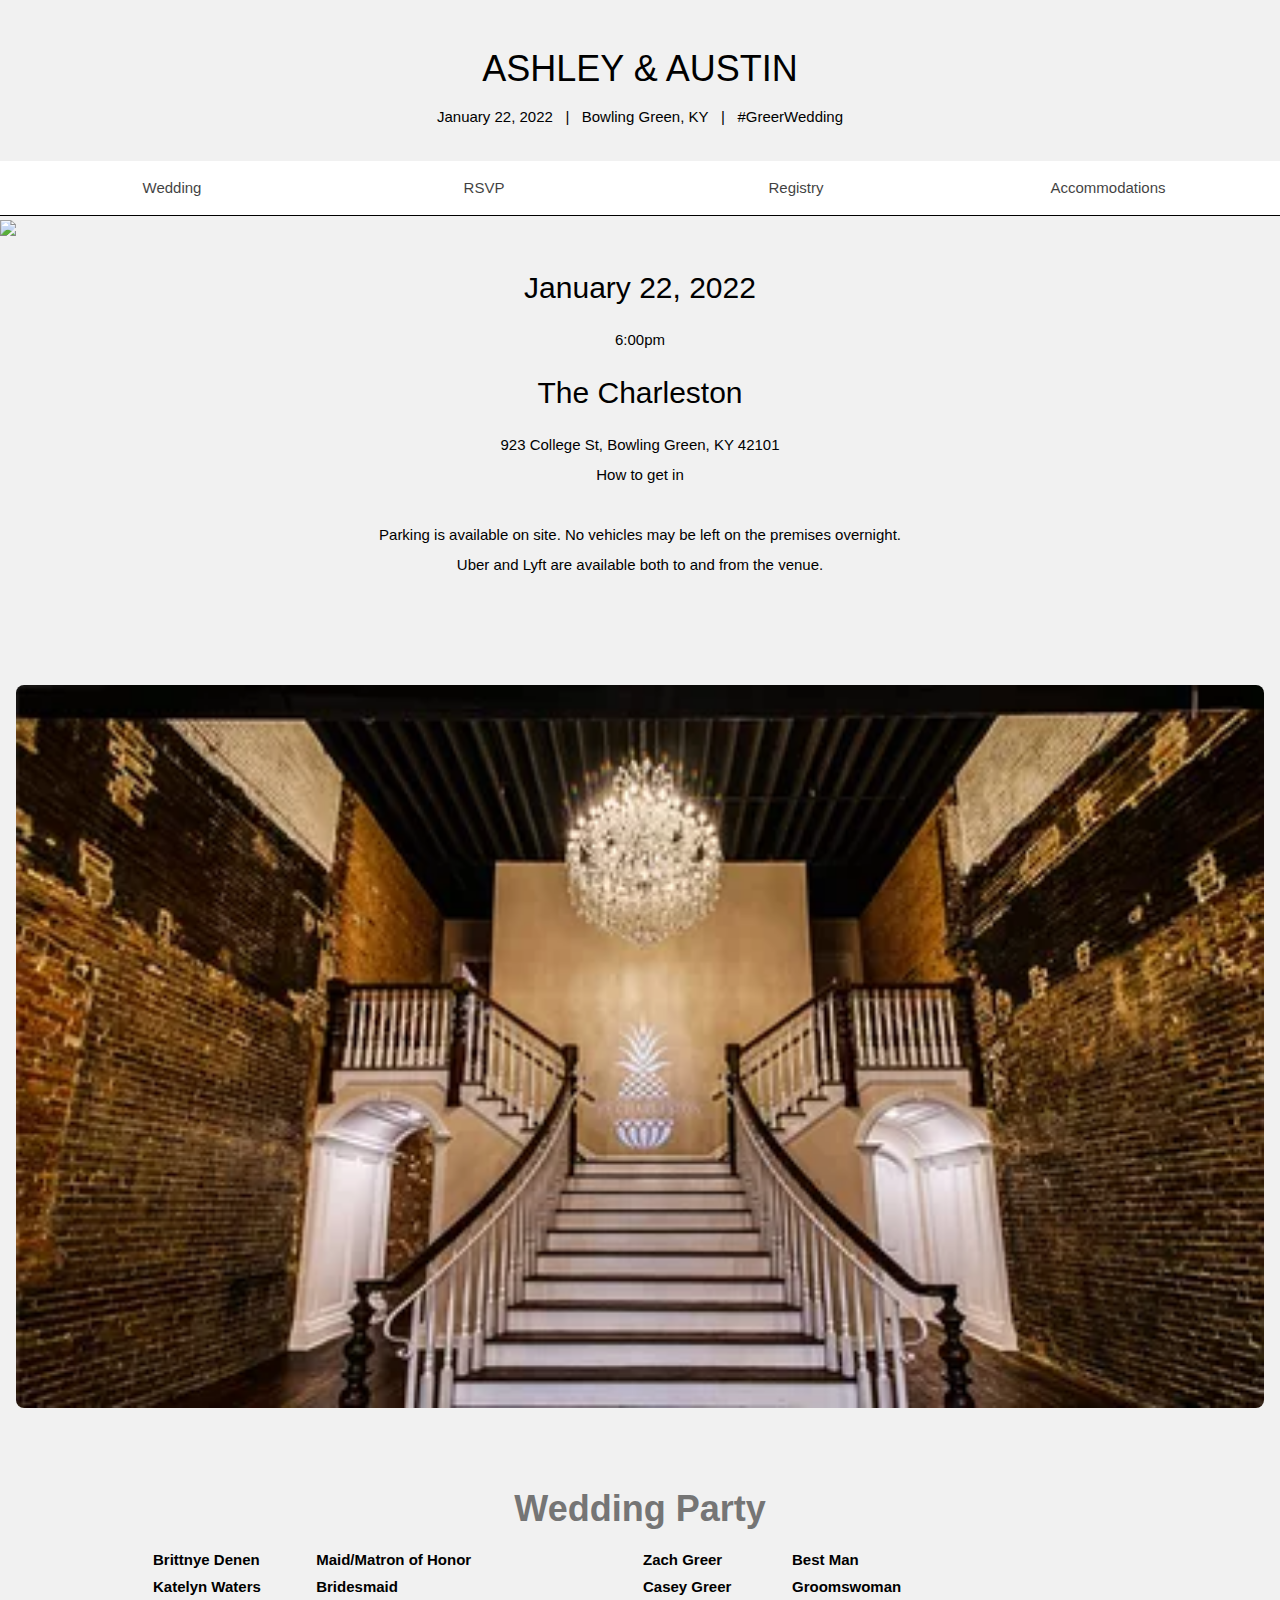
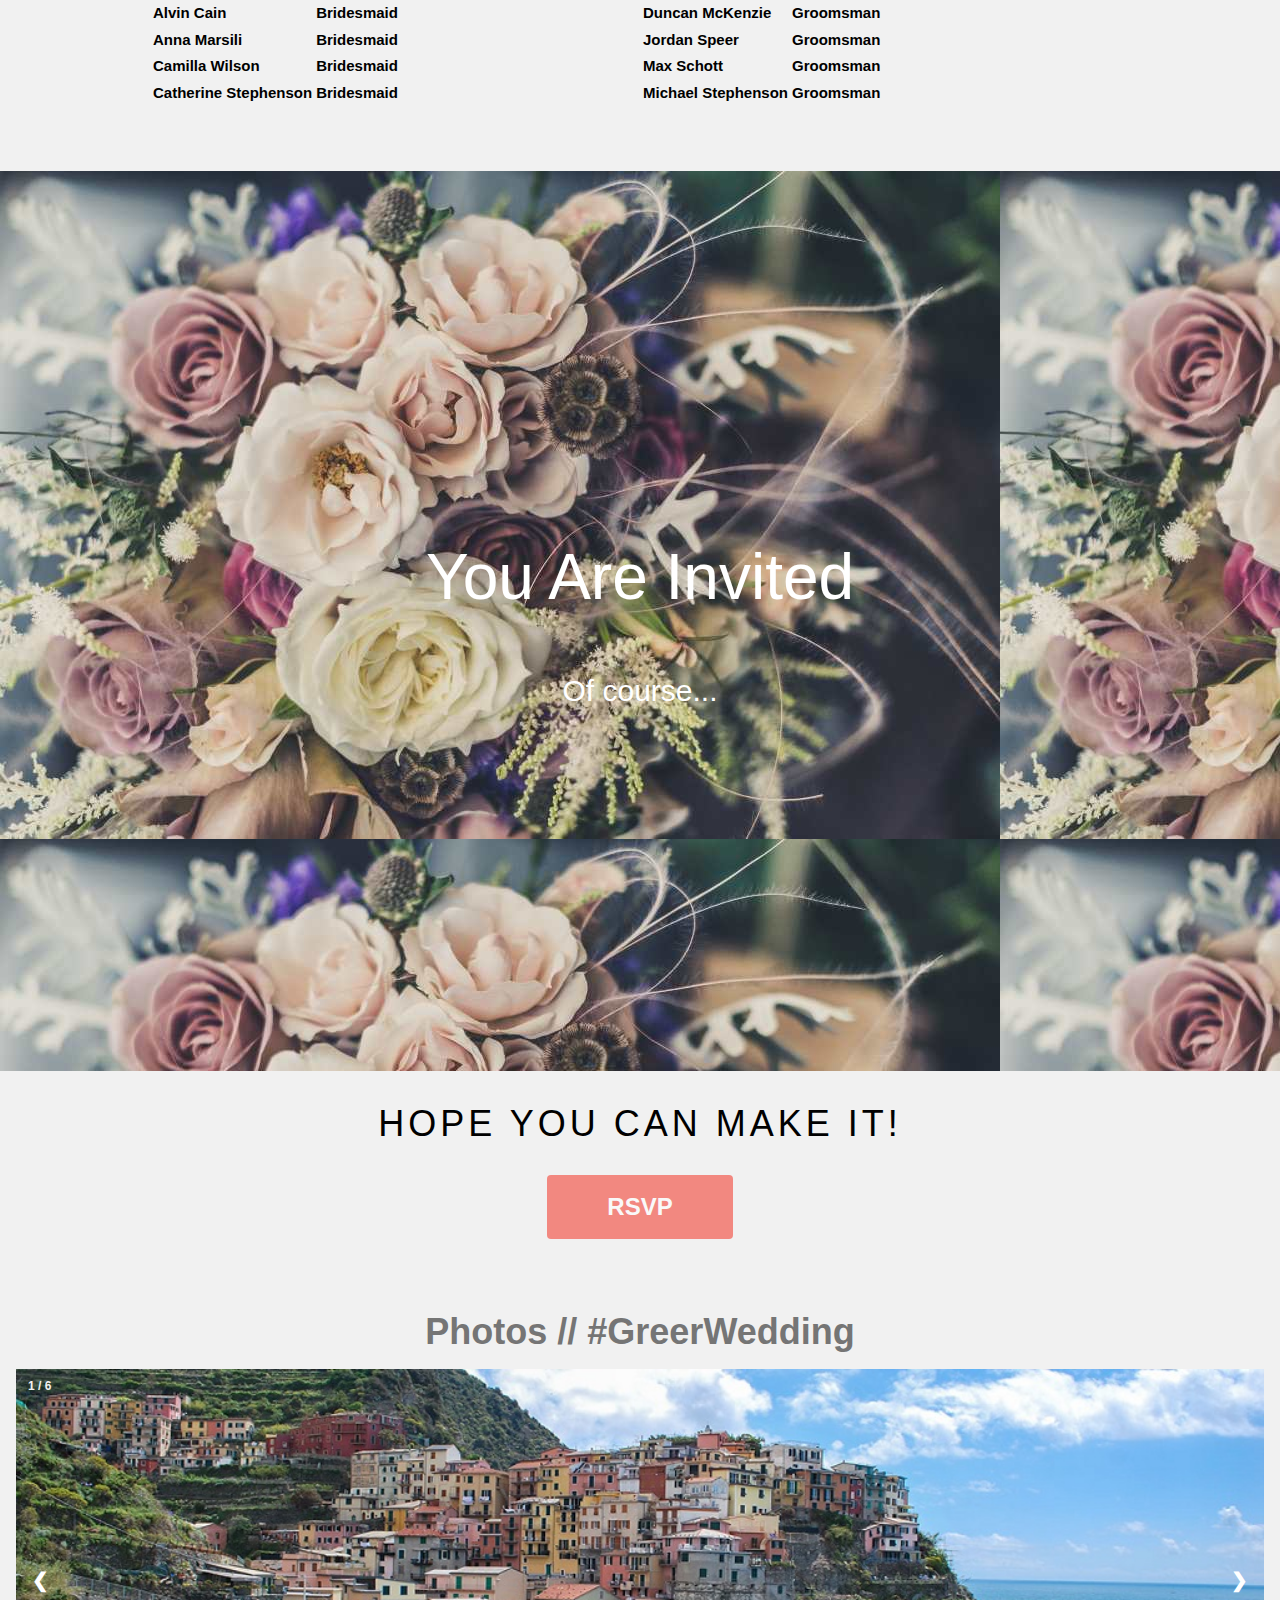
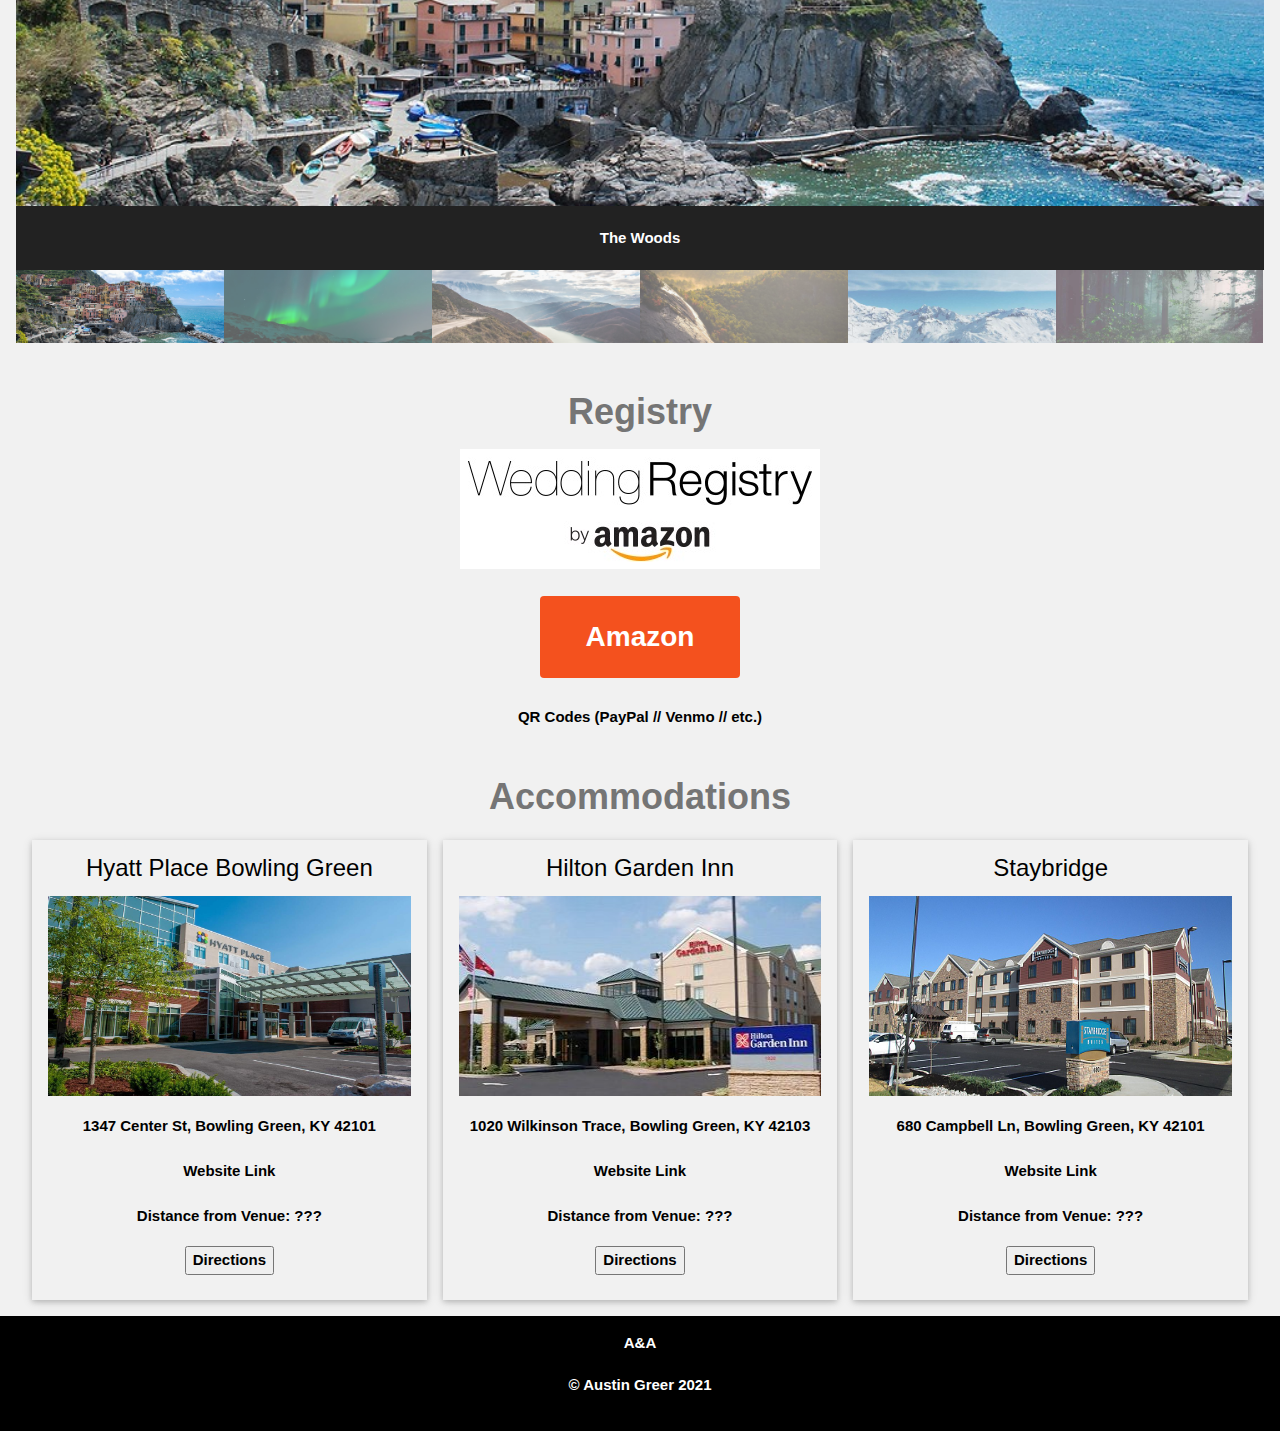
==== commit 423e3e28: "2021.05.18 [11:00p] - Content updates // .js fixes" ====
--- a/details/index.html
+++ b/details/index.html
@@ -4,9 +4,54 @@
 <meta charset="UTF-8">
 <meta name="viewport" content="width=device-width, initial-scale=1.0">
 <link rel="stylesheet" href="https://www.w3schools.com/w3css/4/w3.css">
+<link rel="stylesheet" href="https://cdnjs.cloudflare.com/ajax/libs/font-awesome/4.7.0/css/font-awesome.min.css">
 <!-- <link rel="stylesheet" href="https://fonts.googleapis.com/css?family=Raleway"> -->
 <link rel="stylesheet" href="../css/main.css">
 <link rel="stylesheet" href="/details/index.css">
+<!-- <link rel="stylesheet" href="/details/gallery1.css"> -->
+<link rel="stylesheet" href="/details/gallery2.css">
+
+<style>
+    .button {
+        display: inline-block;
+        border-radius: 4px;
+        background-color: #f4511e;
+        border: none;
+        color: #FFFFFF;
+        text-align: center;
+        font-size: 28px;
+        padding: 20px;
+        width: 200px;
+        transition: all 0.5s;
+        cursor: pointer;
+        margin: 5px;
+    }
+
+    .button span {
+        cursor: pointer;
+        display: inline-block;
+        position: relative;
+        transition: 0.5s;
+    }
+
+    .button span:after {
+        content: '\00bb';
+        position: absolute;
+        opacity: 0;
+        top: 0;
+        right: -20px;
+        transition: 0.5s;
+    }
+
+    .button:hover span {
+        padding-right: 25px;
+    }
+
+    .button:hover span:after {
+        opacity: 1;
+        right: 0;
+    }
+</style>
 
 <body>
 
@@ -48,55 +93,101 @@
     </div>
 
     <!-- Back to Top Button -->
-    <!-- <button onclick="topFunction()" id="bttBtn" title="Back to top">Top</button> -->
+    <button onclick="topFunction()" id="bttBtn" title="Back to top">
+        <i class="fa fa-toggle-up" style="color:darkslateblue;"></i>
+    </button>
+
+
 
     <!-- MAIN CONTENT -->
-
     <!-- Hero -->
-    <div class="content" style="height: 800px; width:100%; overflow: hidden; position: center;">
-        <img src="../img/a2.jpg" style="width:100%; margin: -150px 0px 0px 0px;">
+    <div class="content" style="height: auto; width:100%; overflow: hidden; position: center;">
+        <img src="../img/a2.jpg" style="width:100%;">
     </div>
 
     <!-- When // Where -->
+    <a id="wedding" style="position:relative; top:-55px;"></a>
     <div class="w3-container w3-center" id="wedding">
-        <div class="w3-row">
-            <div class="w3-half w3-padding-large">
-                <img class="w3-round-large" src="../img/c2.webp" style="width:100%;">
-            </div>
-            <div class="w3-half w3-padding-large">
-                <h2>When</h2>
-                <!-- <p>Wedding Ceremony - 3:00pm</p> -->
-                <p>Reception & Dinner - 6:00pm</p>
-                <h2>Where</h2>
-                <p>The Charleston</p>
-                <p>923 College St, Bowling Green, KY 42101</p>
-                Where (Reception) // Parking & How to get in<br />
-                <br /> Parking is available on site though no vehicles may be left on the premises overnight. Uber and Lyft are available both to and from the venue.<br />
-                <br /> WHERE IS THE PARKING???
-            </div>
-        </div>
+        <h2>January 22, 2022</h2>
+        <p>6:00pm</p>
+        <h2>The Charleston</h2>
+        <p>
+            923 College St, Bowling Green, KY 42101<br />
+            How to get in<br />
+            <br />
+            Parking is available on site. No vehicles may be left on the premises overnight.<br />
+            Uber and Lyft are available both to and from the venue.<br />
+        </p>
+        <br />
+
+        <br />
+
+        <br />
+        <br />
+        <img class="w3-round-large" src="../img/c2.webp" style="width:100%;">
+
     </div>
 
     <!-- Wedding Party -->
-    <div class="w3-container w3-padding-64 w3-center" id="wedding-party">
+    <div class="w3-container w3-padding-64" id="wedding-party">
         <div class="w3-content">
             <h1 class="w3-center w3-text-grey"><b>Wedding Party</h1>
             <div class="w3-row">
                 <div class="w3-half">
-                    Brittnye Denen - Marton of Honor<br />
-                    Katelyn Waters - Bridesmaid <br />
-                    Welsey Alvin Cain<br />
-                    Anna Marsili<br />
-                    Camilla Wilson<br />
-                    Catherine Stephenson
+                    <table>
+                        <tr>
+                            <td>Brittnye Denen</td>
+                            <td>Maid/Matron of Honor</td>
+                        </tr>
+                        <tr>
+                            <td>Katelyn Waters</td>
+                            <td>Bridesmaid</td>
+                        </tr>
+                        <tr>
+                            <td>Alvin Cain</td>
+                            <td>Bridesmaid</td>
+                        </tr>
+                        <tr>
+                            <td>Anna Marsili</td>
+                            <td>Bridesmaid</td>
+                        </tr>
+                        <tr>
+                            <td>Camilla Wilson</td>
+                            <td>Bridesmaid</td>
+                        </tr>
+                        <tr>
+                            <td>Catherine Stephenson</td>
+                            <td>Bridesmaid</td>
+                        </tr>
+                    </table>
                 </div>
                 <div class="w3-half">
-                    Zach Greer<br />
-                    Casey Greer - Groomswoman<br />
-                    Duncan McKenzie - Groomsman<br />
-                    Jordan Speer - Groomsman<br />
-                    Max Schott - Groomsman<br />
-                    Michael Stephenson
+                    <table>
+                        <tr>
+                            <td>Zach Greer</td>
+                            <td>Best Man</td>
+                        </tr>
+                        <tr>
+                            <td>Casey Greer</td>
+                            <td>Groomswoman</td>
+                        </tr>
+                        <tr>
+                            <td>Duncan McKenzie</td>
+                            <td>Groomsman</td>
+                        </tr>
+                        <tr>
+                            <td>Jordan Speer</td>
+                            <td>Groomsman</td>
+                        </tr>
+                        <tr>
+                            <td>Max Schott</td>
+                            <td>Groomsman</td>
+                        </tr>
+                        <tr>
+                            <td>Michael Stephenson</td>
+                            <td>Groomsman</td>
+                        </tr>
+                    </table>
                 </div>
             </div>
         </div>
@@ -111,7 +202,8 @@
     </div>
 
     <!-- RSVP Section -->
-    <div class="w3-container w3-padding-16 w3-center w3-wide" id="rsvp">
+    <div class="w3-container w3-padding-16 w3-center w3-wide">
+        <a id="rsvp" style="position:relative; top:-55px;"></a>
         <h1>HOPE YOU CAN MAKE IT!</h1>
         <!-- <p class="w3-large">Kindly Respond By January, 2017</p> -->
         <p class="w3-xlarge">
@@ -148,61 +240,169 @@
     </div>
 
     <!-- Photos -->
-    <div class="w3-container w3-padding-16 w3-center">
-        <div class="w3-content">
-            <h1 class="w3-center w3-text-grey"><b>Photo</h1>
-            #hashtagForPhotos
-        </div>
+    <div class="w3-container w3-padding-16">
+        <h1 class="w3-center w3-text-grey"><b>Photos // #GreerWedding</h1>
+
+        <!-- Gallery 1 -->
+        <!--
+        <div class="slideshow-container">
+
+            <div class="mySlides fade">
+                <div class="numbertext">1 / 4</div>
+                <img src="../img/gallery1/img_lights_wide.jpg" style="width:100%">
+                <div class="text">Northern Lights</div>
+            </div>
+
+            <div class="mySlides fade">
+                <div class="numbertext">2 / 4</div>
+                <img src="../img/gallery1/img_mountains_wide.jpg" style="width:100%">
+                <div class="text">Mountains</div>
+            </div>
+
+            <div class="mySlides fade">
+                <div class="numbertext">3 / 4</div>
+                <img src="../img/gallery1/img_nature_wide.jpg" style="width:100%">
+                <div class="text">Nature</div>
+            </div>
+
+            <div class="mySlides fade">
+                <div class="numbertext">4 / 4</div>
+                <img src="../img/gallery1/img_snow_wide.jpg" style="width:100%">
+                <div class="text">Snowy Peaks</div>
+            </div>
+
+            <a class="prev" onclick="plusSlides(-1)">&#10094;</a>
+            <a class="next" onclick="plusSlides(1)">&#10095;</a>
+
+        </div>
+        <br>
+
+        <div style="text-align:center">
+            <span class="dot" onclick="currentSlide(1)"></span>
+            <span class="dot" onclick="currentSlide(2)"></span>
+            <span class="dot" onclick="currentSlide(3)"></span>
+            <span class="dot" onclick="currentSlide(4)"></span>
+        </div>
+        -->
+
+        <!-- Gallery 2 -->
+
+        <div class="container">
+            <div class="mySlides">
+                <div class="numbertext">1 / 6</div>
+                <img src="../img/gallery2/img_5terre_wide.jpg" style="width:100%">
+            </div>
+
+            <div class="mySlides">
+                <div class="numbertext">2 / 6</div>
+                <img src="../img/gallery2/img_lights_wide.jpg" style="width:100%">
+            </div>
+
+            <div class="mySlides">
+                <div class="numbertext">3 / 6</div>
+                <img src="../img/gallery2/img_mountains_wide.jpg" style="width:100%">
+            </div>
+
+            <div class="mySlides">
+                <div class="numbertext">4 / 6</div>
+                <img src="../img/gallery2/img_nature_wide.jpg" style="width:100%">
+            </div>
+
+            <div class="mySlides">
+                <div class="numbertext">5 / 6</div>
+                <img src="../img/gallery2/img_snow_wide.jpg" style="width:100%">
+            </div>
+
+            <div class="mySlides">
+                <div class="numbertext">6 / 6</div>
+                <img src="../img/gallery2/img_woods_wide.jpg" style="width:100%">
+            </div>
+
+            <a class="prev" onclick="plusSlides(-1)">❮</a>
+            <a class="next" onclick="plusSlides(1)">❯</a>
+
+            <div class="caption-container">
+                <p id="caption"></p>
+            </div>
+
+            <div class="row">
+                <div class="column">
+                    <img class="demo cursor" src="../img/gallery2/img_5terre_wide.jpg" style="width:100%" onclick="currentSlide(1)" alt="The Woods">
+                </div>
+                <div class="column">
+                    <img class="demo cursor" src="../img/gallery2/img_lights_wide.jpg" style="width:100%" onclick="currentSlide(2)" alt="Cinque Terre">
+                </div>
+                <div class="column">
+                    <img class="demo cursor" src="../img/gallery2/img_mountains_wide.jpg" style="width:100%" onclick="currentSlide(3)" alt="Mountains and fjords">
+                </div>
+                <div class="column">
+                    <img class="demo cursor" src="../img/gallery2/img_nature_wide.jpg" style="width:100%" onclick="currentSlide(4)" alt="Northern Lights">
+                </div>
+                <div class="column">
+                    <img class="demo cursor" src="../img/gallery2/img_snow_wide.jpg" style="width:100%" onclick="currentSlide(5)" alt="Nature and sunrise">
+                </div>
+                <div class="column">
+                    <img class="demo cursor" src="../img/gallery2/img_woods_wide.jpg" style="width:100%" onclick="currentSlide(6)" alt="Snowy Mountains">
+                </div>
+            </div>
+        </div>
+
     </div>
 
     <!-- Registry -->
-    <div class="w3-container w3-padding-16" id="registry">
+    <div class="w3-container w3-padding-16">
+        <a id="registry" style="position:relative; top:-55px;"></a>
         <div class="w3-content w3-center">
             <h1 class="w3-center w3-text-grey"><b>Registry</h1>
             <a href="https://www.amazon.com/wedding/ashley-stephenson-austin-greer-bowling-green-january-2022/registry/K8MLXA831LIZ" target="_blank" alt="Registry">
-                To AMAZON Wish list
+                <img src="../img/registry.jpg" alt="Registry">
             </a>
             <br />
+            <br />
+            <button class="button" style="vertical-align:middle"><span>Amazon</span></button>
+            <br />
+            <br />
             QR Codes (PayPal // Venmo // etc.)
         </div>
     </div>
 
     <!-- Accommodations -->
-    <div class="w3-container w3-padding-16" id="accommodations">
+    <div class="w3-container w3-padding-16">
+        <a id="accommodations" style="position:relative; top:-55px;"></a>
         <div class="w3-content w3-center">
             <h1 class="w3-text-grey"><b>Accommodations</h1>
         </div>
         <div class="w3-row-padding w3-center w3-margin-top">
             <div class="w3-third">
                 <div class="w3-card w3-container" style="min-height:460px">
-                    <h3>Hyatt PLace Bowling Green</h3>
-                    +++picture+++
-                    <p>Address</p>
+                    <h3>Hyatt Place Bowling Green</h3>
+                    <img src="../img/h1.jpg" style="height:200px; width:100%;">
+                    <p>1347 Center St, Bowling Green, KY 42101</p>
                     <p>Website Link</p>
-                    <p>Distance from Venue: (Walking Distance)</p>
-                    <p>Google Maps Directions to venue</p>
+                    <p>Distance from Venue: ???</p>
+                    <button style="vertical-align:middle">Directions</button>
                 </div>
             </div>
 
             <div class="w3-third">
                 <div class="w3-card w3-container" style="min-height:460px">
-                    <h3>Hilton Garden</h3>
-                    +++picture+++
-                    <p>Address</p>
+                    <h3>Hilton Garden Inn</h3>
+                    <img src="../img/h2.jpg" style="height:200px; width:100%;">
+                    <p>1020 Wilkinson Trace, Bowling Green, KY 42103</p>
                     <p>Website Link</p>
-                    <p>Distance from Venue: (Walking Distance)</p>
-                    <p>Google Maps Directions to venue</p>
+                    <p>Distance from Venue: ???</p>
+                    <button style="vertical-align:middle">Directions</button>
                 </div>
             </div>
 
             <div class="w3-third">
                 <div class="w3-card w3-container" style="min-height:460px">
                     <h3>Staybridge</h3>
-                    +++picture+++
-                    <p>Address</p>
+                    <img src="../img/h3a.jpg" style="height:200px; width:100%;">
+                    <p>680 Campbell Ln, Bowling Green, KY 42101</p>
                     <p>Website Link</p>
-                    <p>Distance from Venue: (Walking Distance)</p>
-                    <p>Google Maps Directions to venue</p>
+                    <p>Distance from Venue: ???</p>
+                    <button style="vertical-align:middle">Directions</button>
                 </div>
             </div>
         </div>
@@ -216,31 +416,8 @@
 
 </body>
 
-<script>
-    window.onscroll = function () { scrollFunction() }
-
-    var navbar = document.getElementById("navbar");
-    var sticky = navbar.offsetTop;
-    var mybutton = document.getElementById("bttBtn");
-
-    function scrollFunction() {
-        if (window.pageYOffset >= sticky) {
-            navbar.classList.add("sticky")
-        } else {
-            navbar.classList.remove("sticky");
-        }
-
-        if (document.body.scrollTop > 250 || document.documentElement.scrollTop > 250) {
-            mybutton.style.display = "block";
-        } else {
-            mybutton.style.display = "none";
-        }
-    }
-
-    function topFunction() {
-        document.body.scrollTop = 0;
-        document.documentElement.scrollTop = 0;
-    }
-</script>
+<script src="./scrolling.js"></script>
+<script src="./gallery1.js"></script>
+<script src="./gallery2.js"></script>
 
 </html>--- a/css/main.css
+++ b/css/main.css
@@ -26,15 +26,15 @@
   font-size: 12px;
   border: none;
   outline: none;
-  background-color: darkslateblue;
   color: white;
   cursor: pointer;
-  padding: 10px 20px;
-  border-radius: 4px;
+  padding: 5px 9px;
+  border: 2px solid rgb(72, 61, 139);
+  border-radius: 666px;
 }
 
 #bttBtn:hover {
-  background-color: purple;
+  background-color: rgb(190, 180, 250);
 }
 
 .header {
--- a/details/index.css
+++ b/details/index.css
@@ -1,22 +1,10 @@
-.bgimg,
-.bgimg2 {
-  background-position: center;
-  background-size: cover;
-}
-
-.bgimg {
-  min-height: 100%;
-  background-image: url("../img/a2.jpg");
-}
-
 .bgimg2 {
   min-height: 100%;
   background-image: url("../img/flowers.jpg");
 }
 
-/*
 .content {
-  padding: 16px 0px;
+  padding: 0px 0px 16px;
 }
 
 .sticky {
@@ -26,5 +14,5 @@
 }
 
 .sticky + .content {
-  padding-top: 600px;
-}/+  padding-top: 55px;
+}--- a/details/gallery1.css
+++ b/details/gallery1.css
@@ -0,0 +1,97 @@
+* {box-sizing: border-box}
+body {font-family: Verdana, sans-serif; margin:0}
+.mySlides {display: none}
+img {vertical-align: middle;}
+
+/* Slideshow container */
+.slideshow-container {
+  max-width: 1000px;
+  position: relative;
+  margin: auto;
+}
+
+/* Next & previous buttons */
+.prev, .next {
+  cursor: pointer;
+  position: absolute;
+  top: 50%;
+  width: auto;
+  padding: 16px;
+  margin-top: -22px;
+  color: white;
+  font-weight: bold;
+  font-size: 18px;
+  transition: 0.6s ease;
+  border-radius: 0 3px 3px 0;
+  user-select: none;
+}
+
+/* Position the "next button" to the right */
+.next {
+  right: 0;
+  border-radius: 3px 0 0 3px;
+}
+
+/* On hover, add a black background color with a little bit see-through */
+.prev:hover, .next:hover {
+  background-color: rgba(0,0,0,0.8);
+}
+
+/* Caption text */
+.text {
+  color: #f2f2f2;
+  font-size: 15px;
+  padding: 8px 12px;
+  position: absolute;
+  bottom: 8px;
+  width: 100%;
+  text-align: center;
+}
+
+/* Number text (1/3 etc) */
+.numbertext {
+  color: #f2f2f2;
+  font-size: 12px;
+  padding: 8px 12px;
+  position: absolute;
+  top: 0;
+}
+
+/* The dots/bullets/indicators */
+.dot {
+  cursor: pointer;
+  height: 15px;
+  width: 15px;
+  margin: 0 2px;
+  background-color: #bbb;
+  border-radius: 50%;
+  display: inline-block;
+  transition: background-color 0.6s ease;
+}
+
+.active, .dot:hover {
+  background-color: #717171;
+}
+
+/* Fading animation */
+.fade {
+  -webkit-animation-name: fade;
+  -webkit-animation-duration: 1.5s;
+  animation-name: fade;
+  animation-duration: 1.5s;
+}
+
+@-webkit-keyframes fade {
+  from {opacity: .4} 
+  to {opacity: 1}
+}
+
+@keyframes fade {
+  from {opacity: .4} 
+  to {opacity: 1}
+}
+
+/* On smaller screens, decrease text size */
+@media only screen and (max-width: 300px) {
+  .prev, .next,.text {font-size: 11px}
+}--- a/details/gallery2.css
+++ b/details/gallery2.css
@@ -0,0 +1,95 @@
+body {
+  font-family: Arial;
+  margin: 0;
+}
+
+* {
+  box-sizing: border-box;
+}
+
+img {
+  vertical-align: middle;
+}
+
+/* Position the image container (needed to position the left and right arrows) */
+.container {
+  position: relative;
+}
+
+/* Hide the images by default */
+.mySlides {
+  display: none;
+}
+
+/* Add a pointer when hovering over the thumbnail images */
+.cursor {
+  cursor: pointer;
+}
+
+/* Next & previous buttons */
+.prev,
+.next {
+  cursor: pointer;
+  position: absolute;
+  top: 40%;
+  width: auto;
+  padding: 16px;
+  margin-top: -50px;
+  color: white;
+  font-weight: bold;
+  font-size: 20px;
+  border-radius: 0 3px 3px 0;
+  user-select: none;
+  -webkit-user-select: none;
+}
+
+/* Position the "next button" to the right */
+.next {
+  right: 0;
+  border-radius: 3px 0 0 3px;
+}
+
+/* On hover, add a black background color with a little bit see-through */
+.prev:hover,
+.next:hover {
+  background-color: rgba(0, 0, 0, 0.8);
+}
+
+/* Number text (1/3 etc) */
+.numbertext {
+  color: #f2f2f2;
+  font-size: 12px;
+  padding: 8px 12px;
+  position: absolute;
+  top: 0;
+}
+
+/* Container for image text */
+.caption-container {
+  text-align: center;
+  background-color: #222;
+  padding: 2px 16px;
+  color: white;
+}
+
+.row:after {
+  content: "";
+  display: table;
+  clear: both;
+}
+
+/* Six columns side by side */
+.column {
+  float: left;
+  width: 16.66%;
+}
+
+/* Add a transparency effect for thumnbail images */
+.demo {
+  opacity: 0.6;
+}
+
+.active,
+.demo:hover {
+  opacity: 1;
+}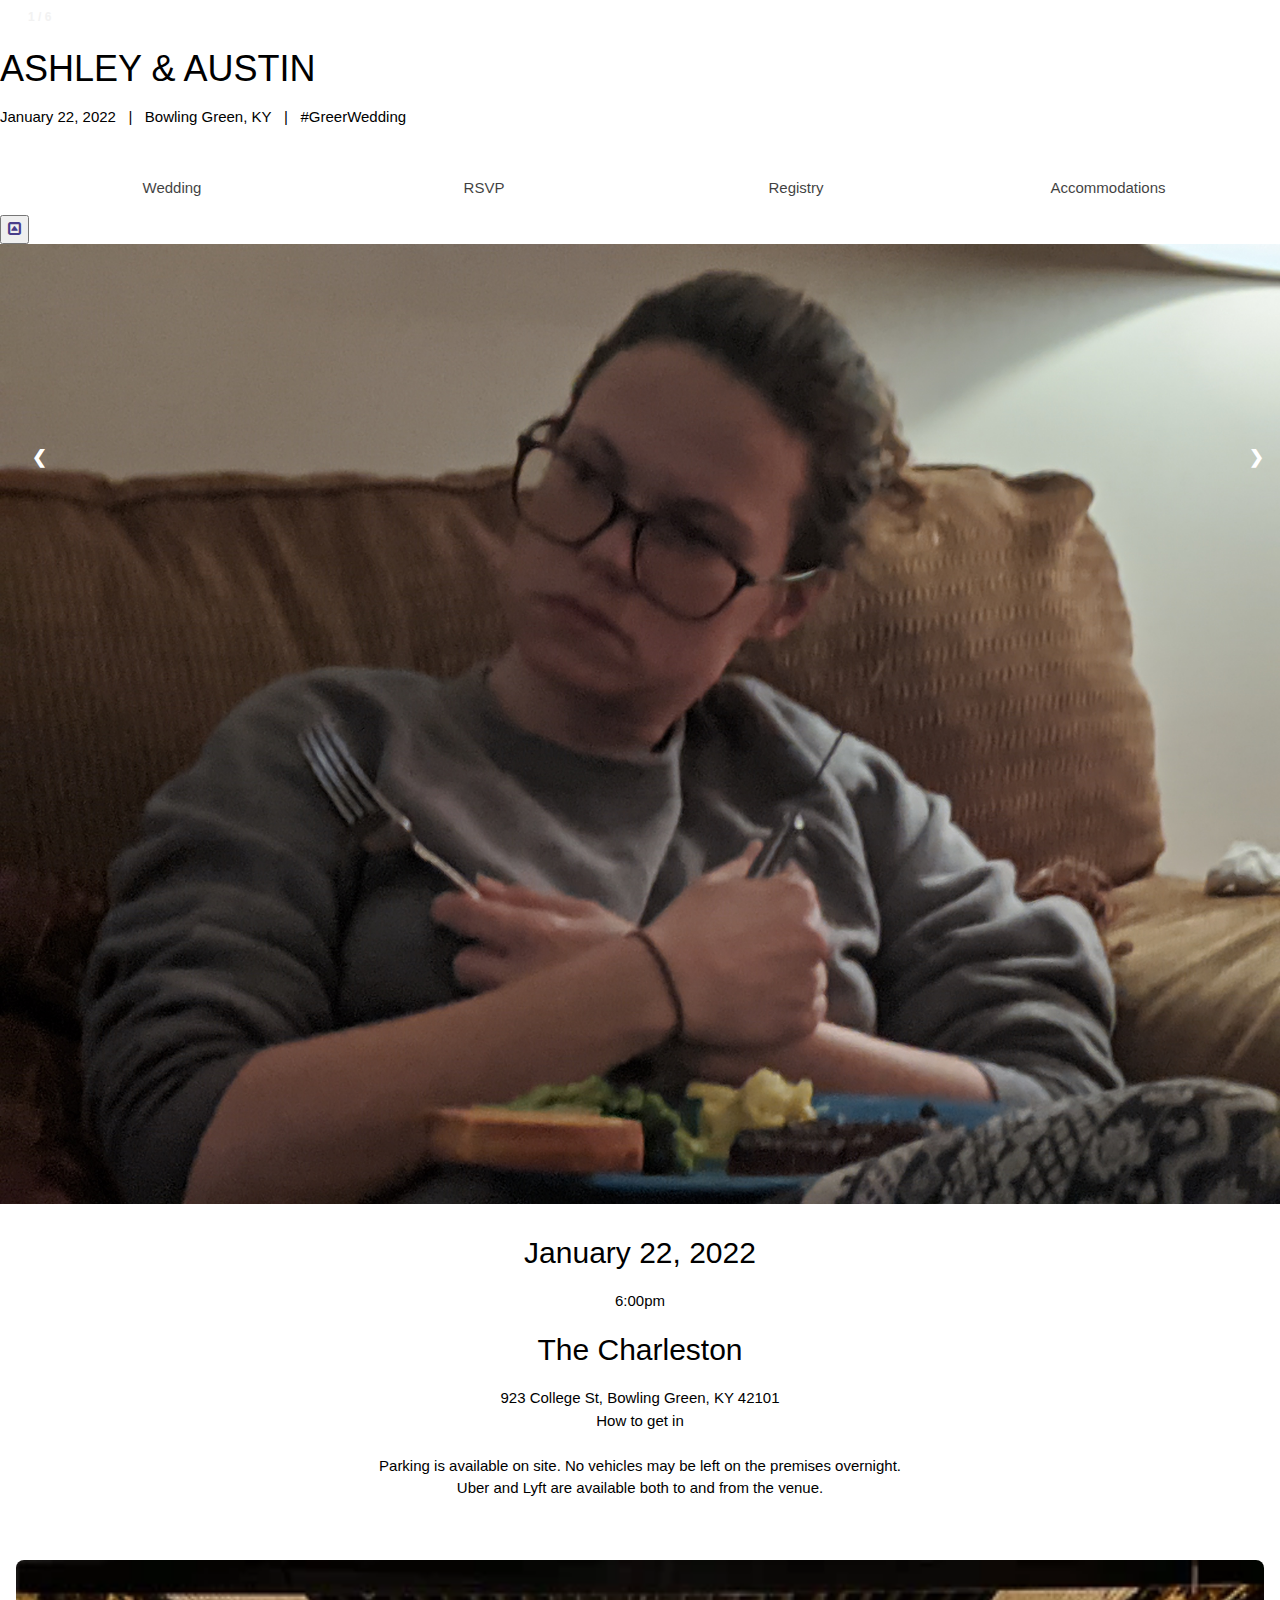
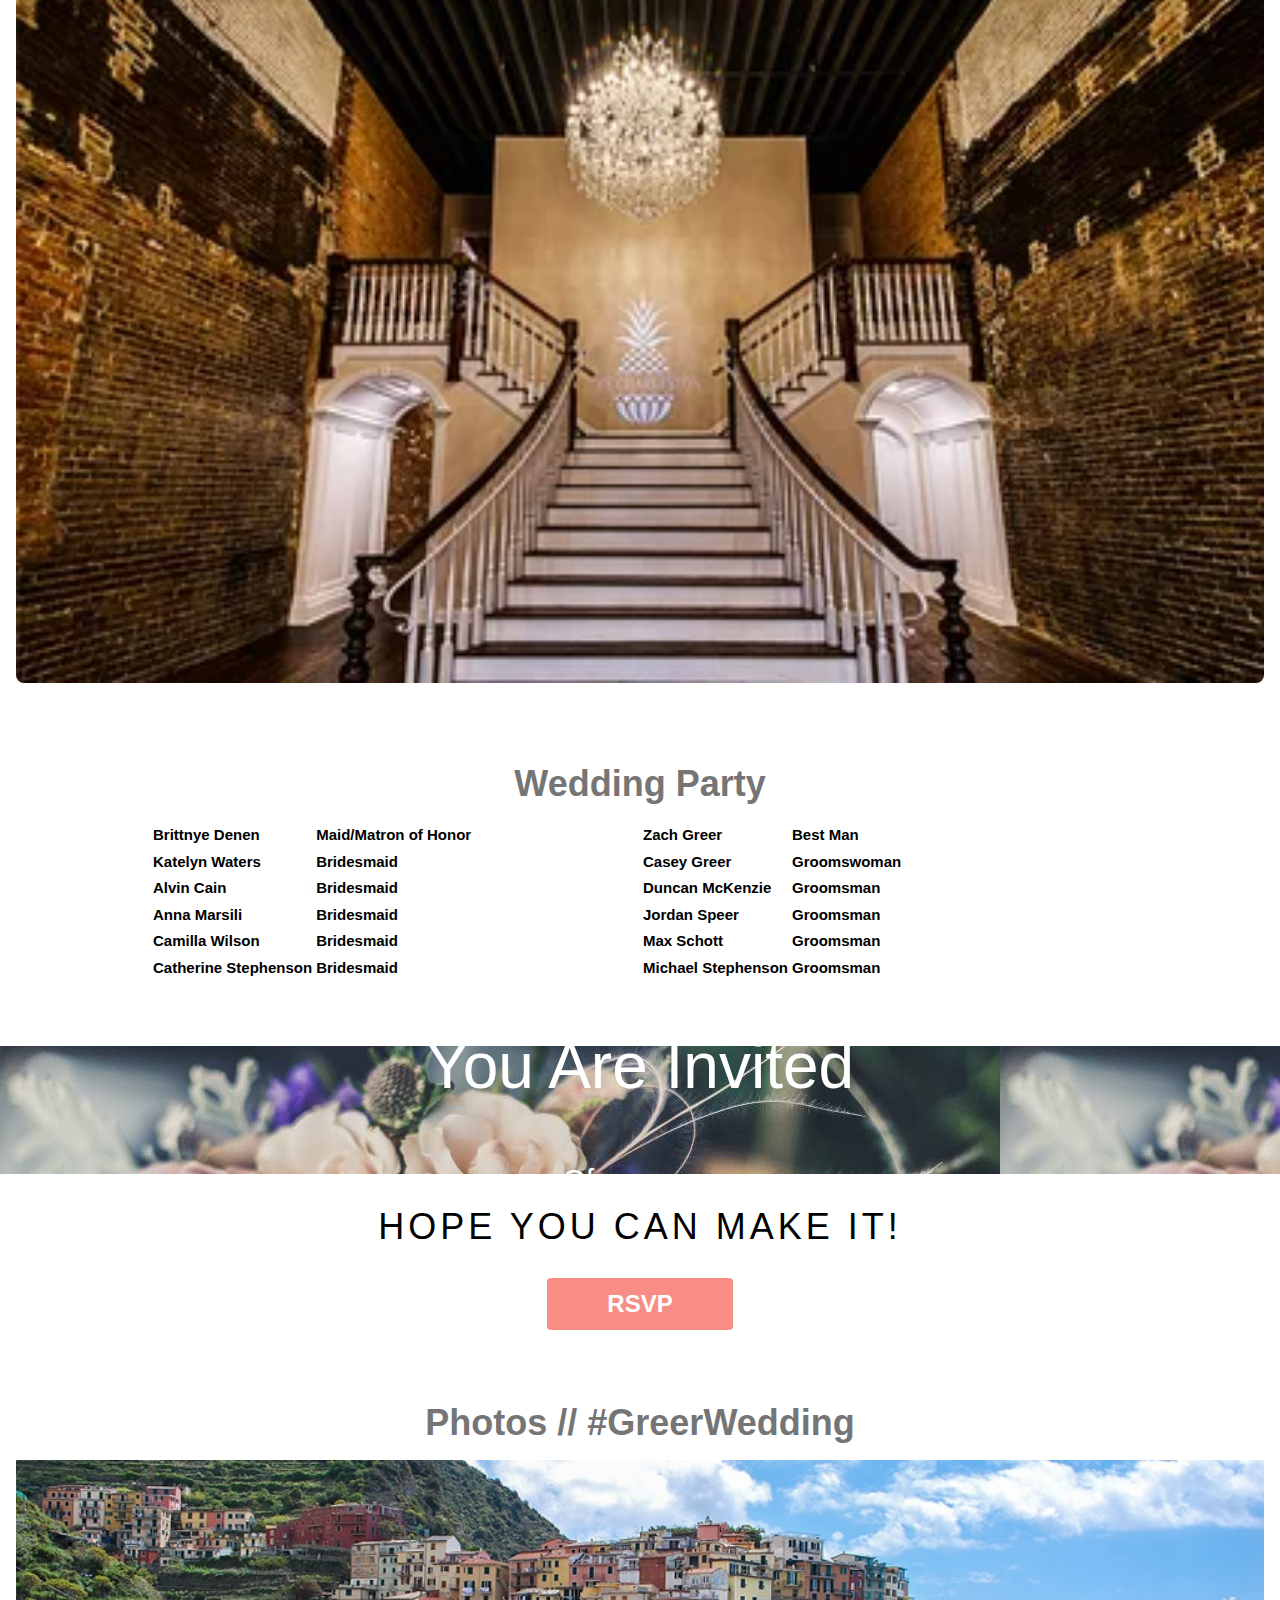
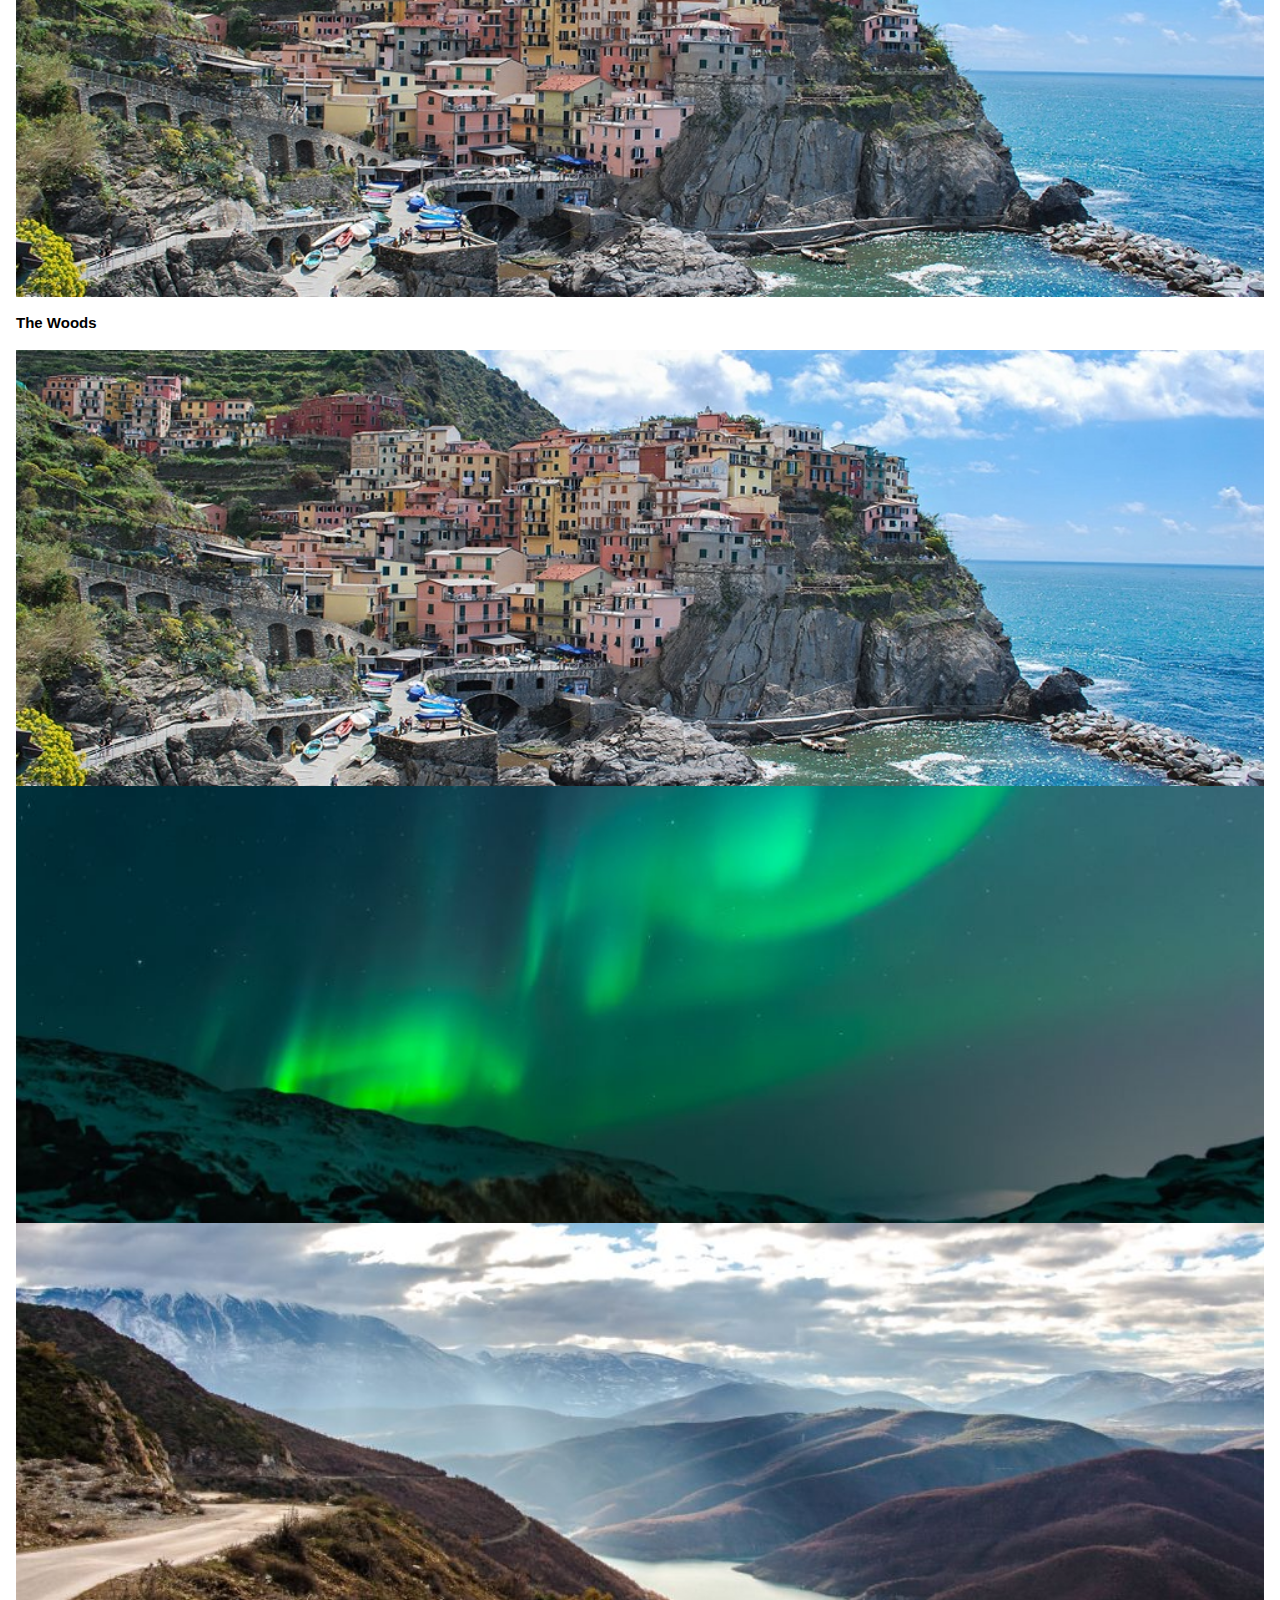
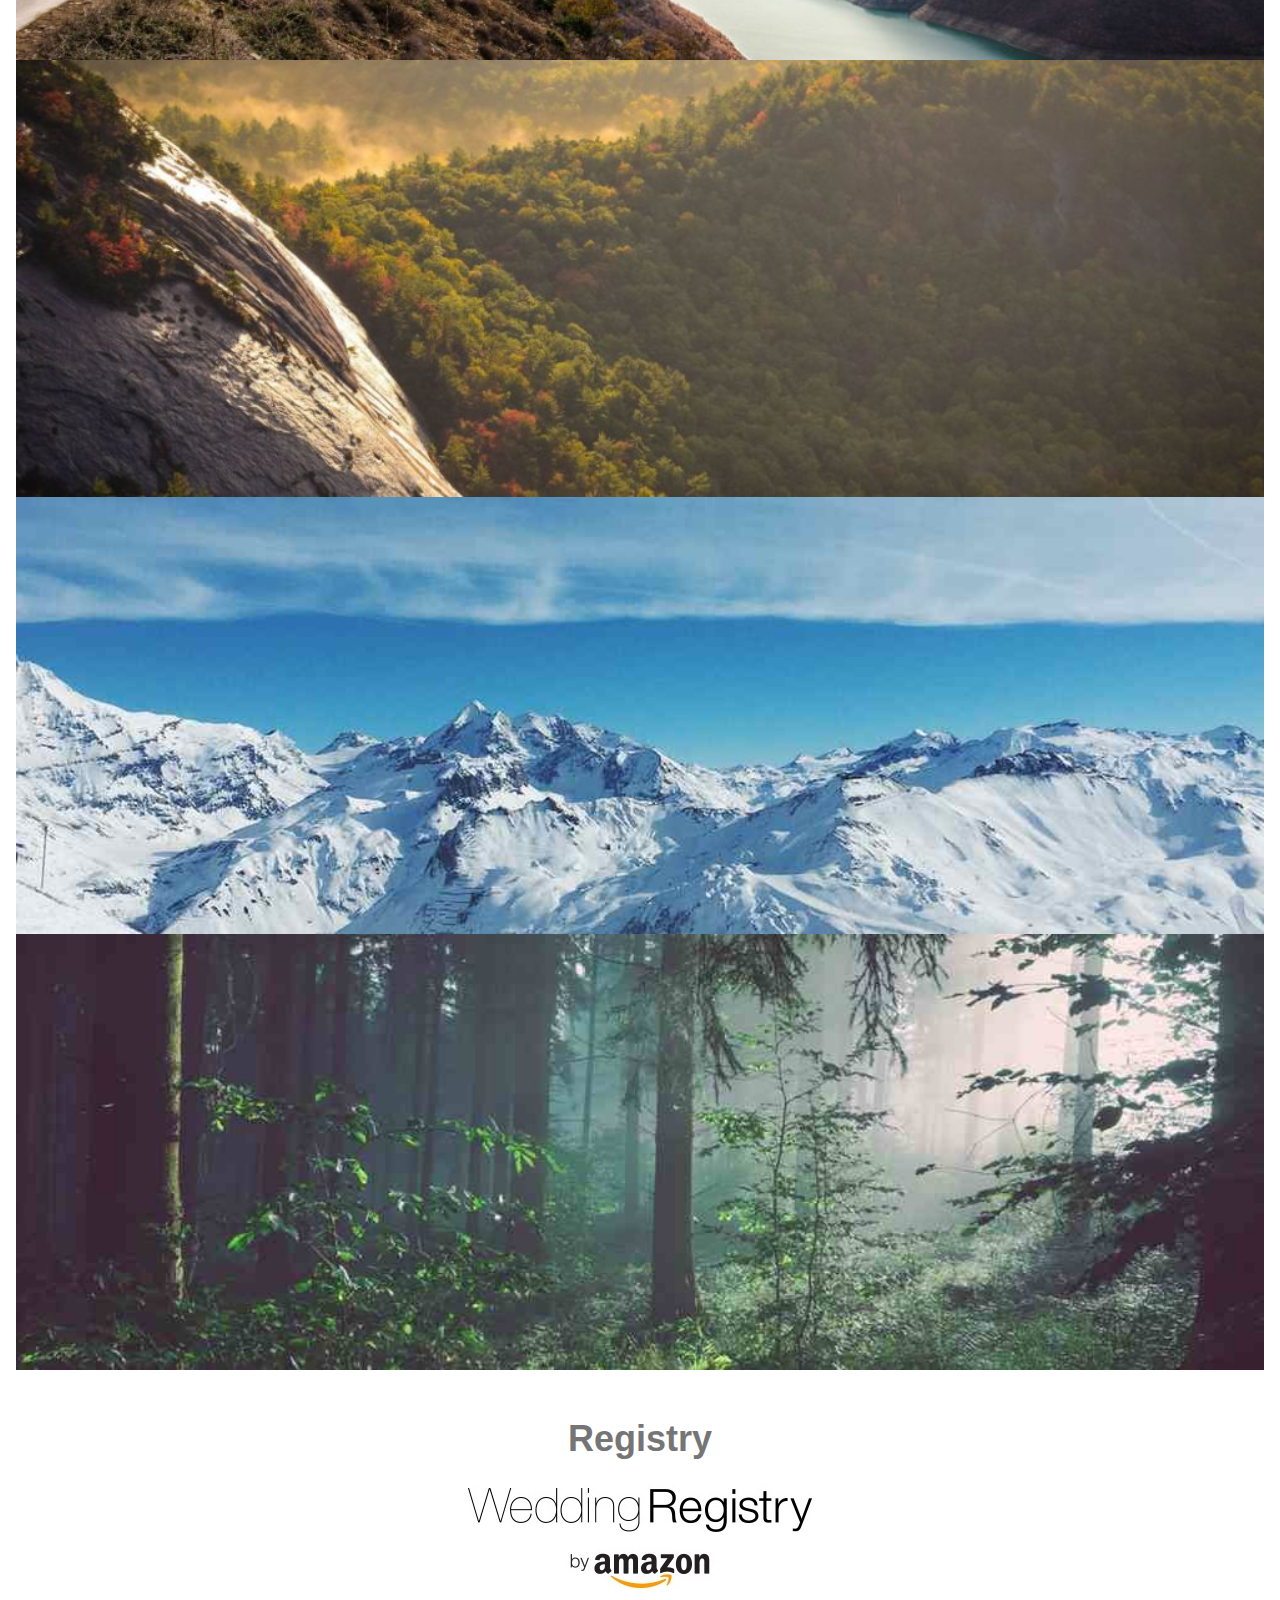
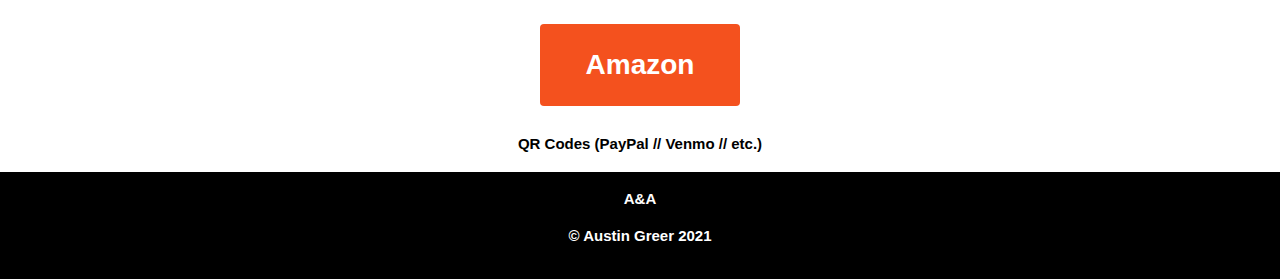
==== commit f9802f22: "2021.05.21 [11:43p] - Layout overhaul // nav rework" ====
--- a/details/index.html
+++ b/details/index.html
@@ -1,6 +1,6 @@
 <!DOCTYPE html>
 <html lang="en">
-<title>Accommodations</title>
+<title>Greer Wedding</title>
 <meta charset="UTF-8">
 <meta name="viewport" content="width=device-width, initial-scale=1.0">
 <link rel="stylesheet" href="https://www.w3schools.com/w3css/4/w3.css">
@@ -8,8 +8,8 @@
 <!-- <link rel="stylesheet" href="https://fonts.googleapis.com/css?family=Raleway"> -->
 <link rel="stylesheet" href="../css/main.css">
 <link rel="stylesheet" href="/details/index.css">
-<!-- <link rel="stylesheet" href="/details/gallery1.css"> -->
-<link rel="stylesheet" href="/details/gallery2.css">
+<link rel="stylesheet" href="/details/gallery1.css">
+<!-- <link rel="stylesheet" href="/details/gallery2.css"> -->
 
 <style>
     .button {
@@ -102,7 +102,7 @@
     <!-- MAIN CONTENT -->
     <!-- Hero -->
     <div class="content" style="height: auto; width:100%; overflow: hidden; position: center;">
-        <img src="../img/a2.jpg" style="width:100%;">
+        <img src="../img/a1.jpg" style="width:100%;">
     </div>
 
     <!-- When // Where -->
@@ -118,10 +118,6 @@
             Parking is available on site. No vehicles may be left on the premises overnight.<br />
             Uber and Lyft are available both to and from the venue.<br />
         </p>
-        <br />
-
-        <br />
-
         <br />
         <br />
         <img class="w3-round-large" src="../img/c2.webp" style="width:100%;">
@@ -366,47 +362,7 @@
         </div>
     </div>
 
-    <!-- Accommodations -->
-    <div class="w3-container w3-padding-16">
-        <a id="accommodations" style="position:relative; top:-55px;"></a>
-        <div class="w3-content w3-center">
-            <h1 class="w3-text-grey"><b>Accommodations</h1>
-        </div>
-        <div class="w3-row-padding w3-center w3-margin-top">
-            <div class="w3-third">
-                <div class="w3-card w3-container" style="min-height:460px">
-                    <h3>Hyatt Place Bowling Green</h3>
-                    <img src="../img/h1.jpg" style="height:200px; width:100%;">
-                    <p>1347 Center St, Bowling Green, KY 42101</p>
-                    <p>Website Link</p>
-                    <p>Distance from Venue: ???</p>
-                    <button style="vertical-align:middle">Directions</button>
-                </div>
-            </div>
-
-            <div class="w3-third">
-                <div class="w3-card w3-container" style="min-height:460px">
-                    <h3>Hilton Garden Inn</h3>
-                    <img src="../img/h2.jpg" style="height:200px; width:100%;">
-                    <p>1020 Wilkinson Trace, Bowling Green, KY 42103</p>
-                    <p>Website Link</p>
-                    <p>Distance from Venue: ???</p>
-                    <button style="vertical-align:middle">Directions</button>
-                </div>
-            </div>
-
-            <div class="w3-third">
-                <div class="w3-card w3-container" style="min-height:460px">
-                    <h3>Staybridge</h3>
-                    <img src="../img/h3a.jpg" style="height:200px; width:100%;">
-                    <p>680 Campbell Ln, Bowling Green, KY 42101</p>
-                    <p>Website Link</p>
-                    <p>Distance from Venue: ???</p>
-                    <button style="vertical-align:middle">Directions</button>
-                </div>
-            </div>
-        </div>
-    </div>
+
 
     <!-- Footer -->
     <footer class="w3-center w3-padding-16 w3-black">
--- a/css/main.css
+++ b/css/main.css
@@ -1,51 +1,170 @@
-body {
-  background-color: #f1f1f1;
+* {
+  box-sizing: border-box;
 }
 
-body,
-h1,
-h2 {
-  font-family: "Raleway", sans-serif;
+body {
+  font-family: Arial, Helvetica, sans-serif;
+  margin: 0;
 }
 
-body,
-html {
-  height: 100%;
+.bgimg {
+  min-height: 100%;
+  background-position: center;
+  background-size: cover;
 }
 
-p {
-  line-height: 2;
+.bgimg {
+  background-image: url("/img/a1.jpg");
 }
 
-#bttBtn {
-  display: none;
-  position: fixed;
-  bottom: 20px;
-  right: 30px;
-  z-index: 99;
-  font-size: 12px;
-  border: none;
-  outline: none;
-  color: white;
-  cursor: pointer;
-  padding: 5px 9px;
-  border: 2px solid rgb(72, 61, 139);
-  border-radius: 666px;
+.footer {
+  padding: 20px;
+  text-align: center;
+  background: #ddd;
 }
 
-#bttBtn:hover {
-  background-color: rgb(190, 180, 250);
+.main {
+  background-color: white;
+  flex: 70%;
+  -ms-flex: 70%; /* IE10 */
+  margin-top: 77px;
+  padding: 20px;
 }
 
-.header {
-  background-color: #f1f1f1;
-  padding: 10px;
-  text-align: center;
+.navbar {
+  z-index: 1;
+  background-color: #333;
+  color: white;
+  overflow: hidden;
+  padding: 20px 10px;
+  position: fixed;
+  top: 0;
+  width: 100%;
 }
 
-#navbar {
+.navbar a {
+  color: white;
+  display: block;
+  float: left;
+  font-size: 18px;
+  padding: 0px 20px;
+  text-align: center;
+  text-decoration: none;
+}
+
+.navbar a.active {
+  color: white;
+  text-decoration: underline;
+}
+
+.navbar .right {
+  float: right;
+}
+
+.navbar a:hover {
+  color: whites;
+  text-decoration: underline;
+}
+
+.navbar a.logo {
+  font-size: 25px;
+  font-weight: bold;
+}
+
+.overlay {
+  height: 0%;
+  width: 100%;
+  position: fixed;
   z-index: 1;
-  overflow: hidden;
-  background-color: white;
-  border-bottom: 1px solid black;
-}+  top: 0;
+  left: 0;
+  background-color: rgb(0, 0, 0);
+  background-color: rgba(0, 0, 0, 0.9);
+  overflow-y: hidden;
+  transition: 0.5s;
+}
+
+.overlay-content {
+  position: relative;
+  top: 25%;
+  width: 100%;
+  text-align: center;
+  margin-top: 30px;
+}
+
+.overlay a {
+  padding: 8px;
+  text-decoration: none;
+  font-size: 36px;
+  color: #818181;
+  display: block;
+  transition: 0.3s;
+}
+
+.overlay a:hover,
+.overlay a:focus {
+  color: #f1f1f1;
+}
+
+.overlay .closebtn {
+  position: absolute;
+  top: 20px;
+  right: 45px;
+  font-size: 60px;
+}
+
+.rsvp {
+  border: 0px;
+  padding: 10px 20px;
+}
+
+@media screen and (max-width: 700px) {
+  body {
+    background-color: purple;
+  }
+
+  #full {
+    display: none;
+  }
+
+  #mini {
+    display: block;
+  }
+
+  .navbar a {
+    float: none;
+    width: 100%;
+  }
+}
+
+@media screen and (max-width: 400px) {
+  body {
+    background-color: green;
+  }
+
+  #full {
+    display: inline-flex;
+  }
+
+  #mini {
+    display: none !important;
+  }
+
+  .overlay a {
+    font-size: 20px;
+  }
+
+  .overlay .closebtn {
+    font-size: 40px;
+    top: 15px;
+    right: 35px;
+  }
+
+  .row {
+    flex-direction: column;
+  }
+
+  .overlay {
+    overflow-y: auto;
+  }
+}
